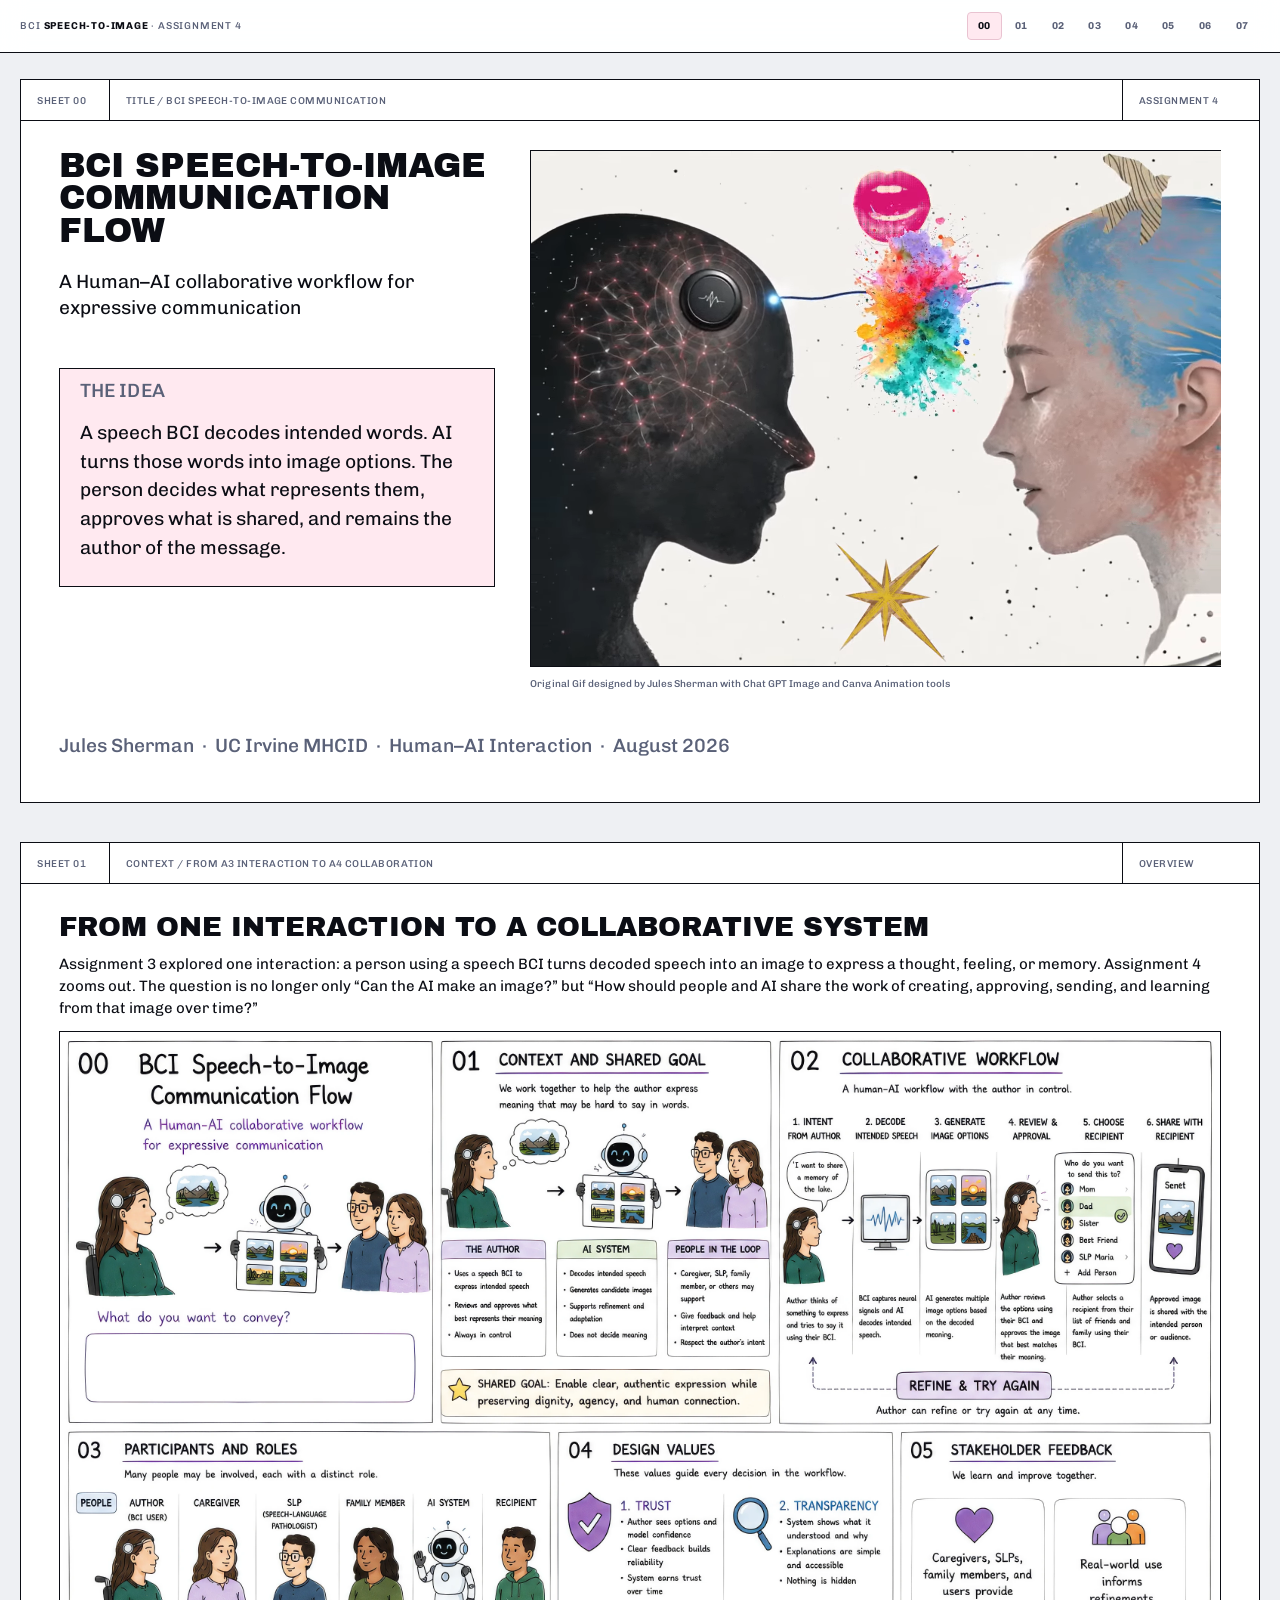
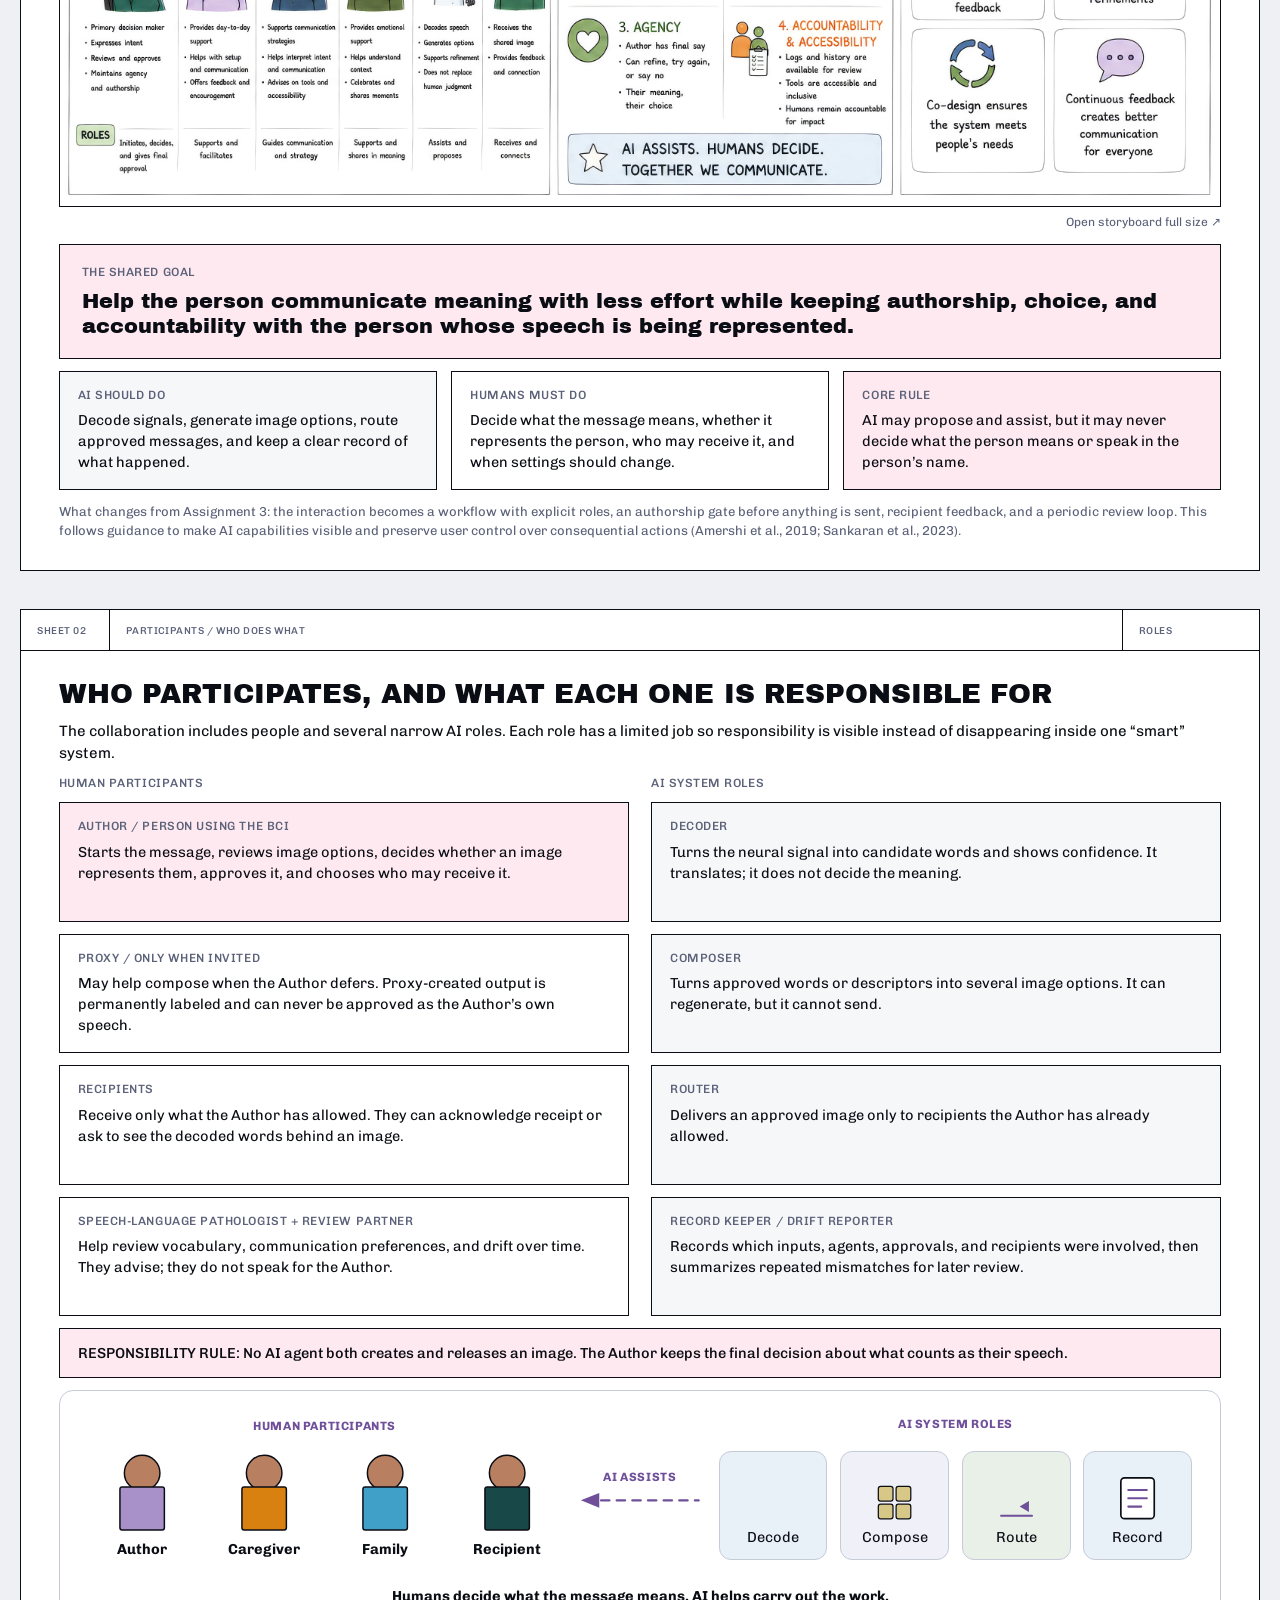
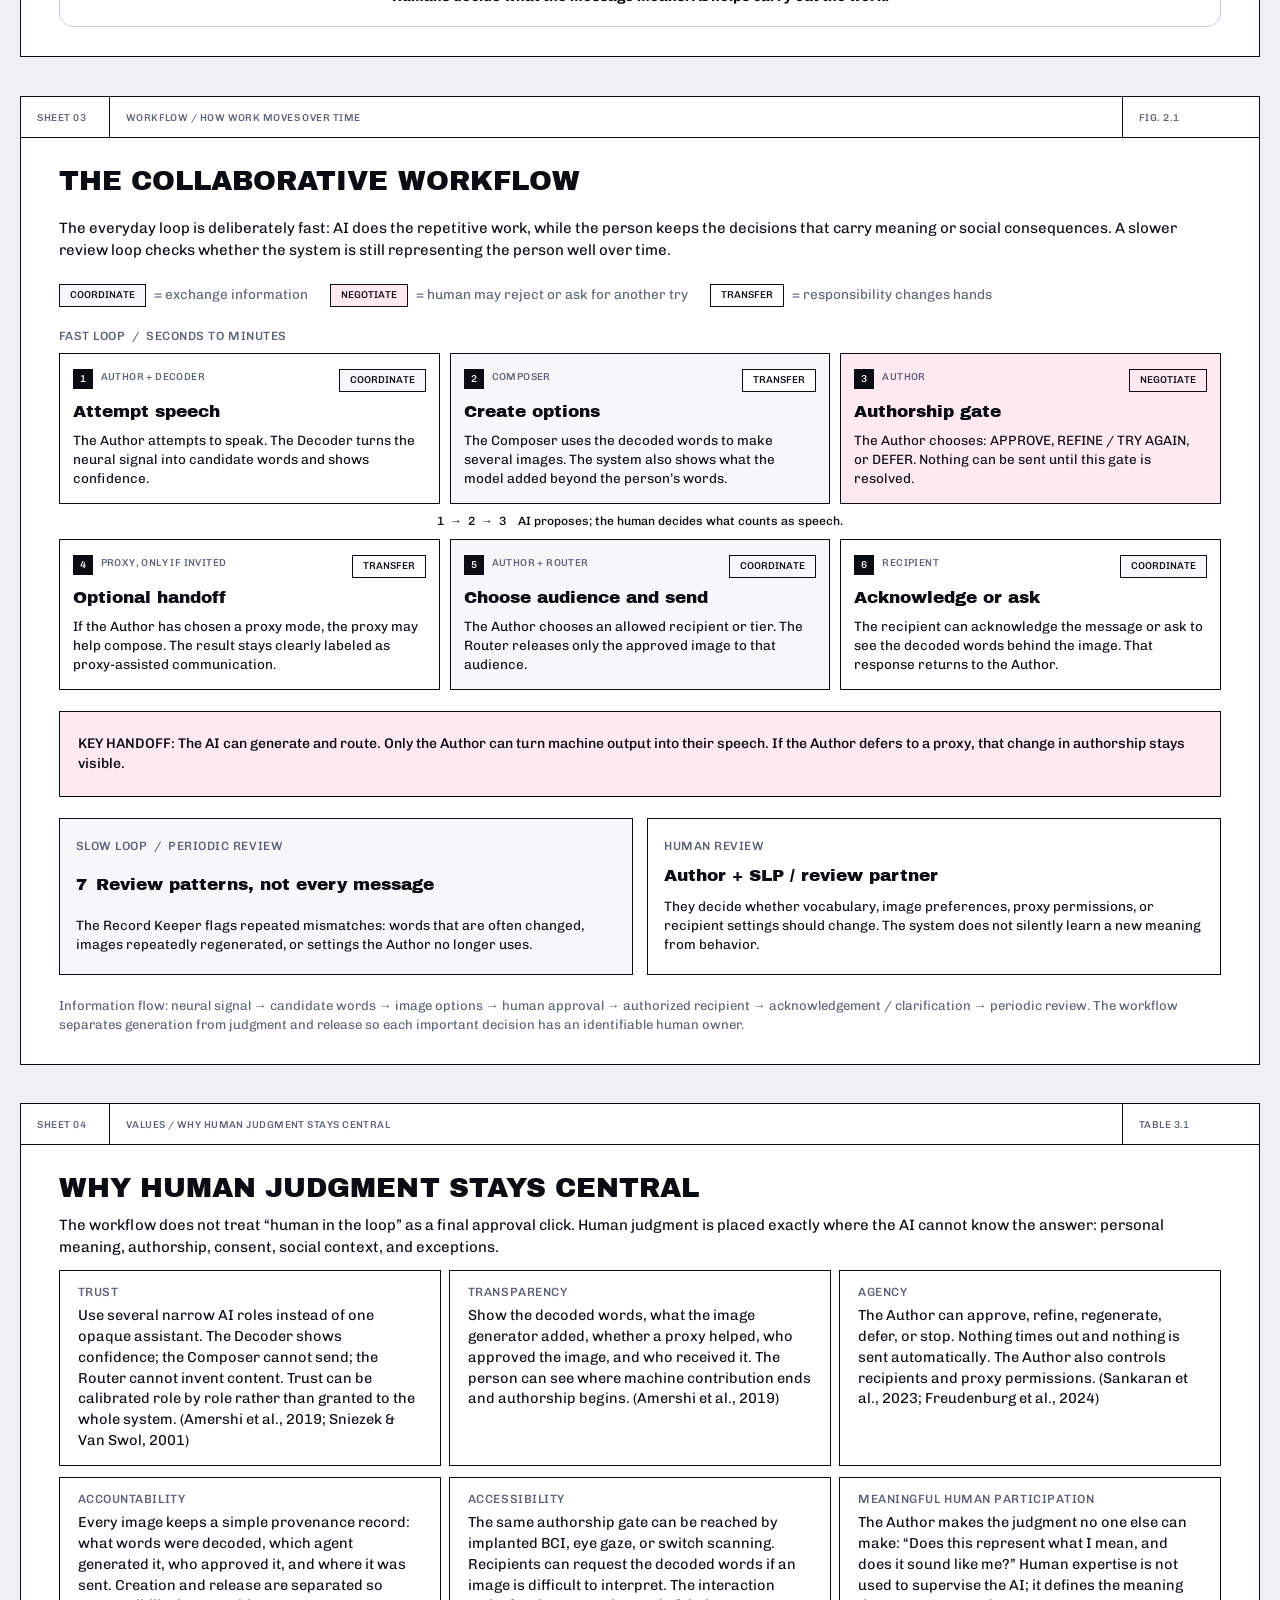
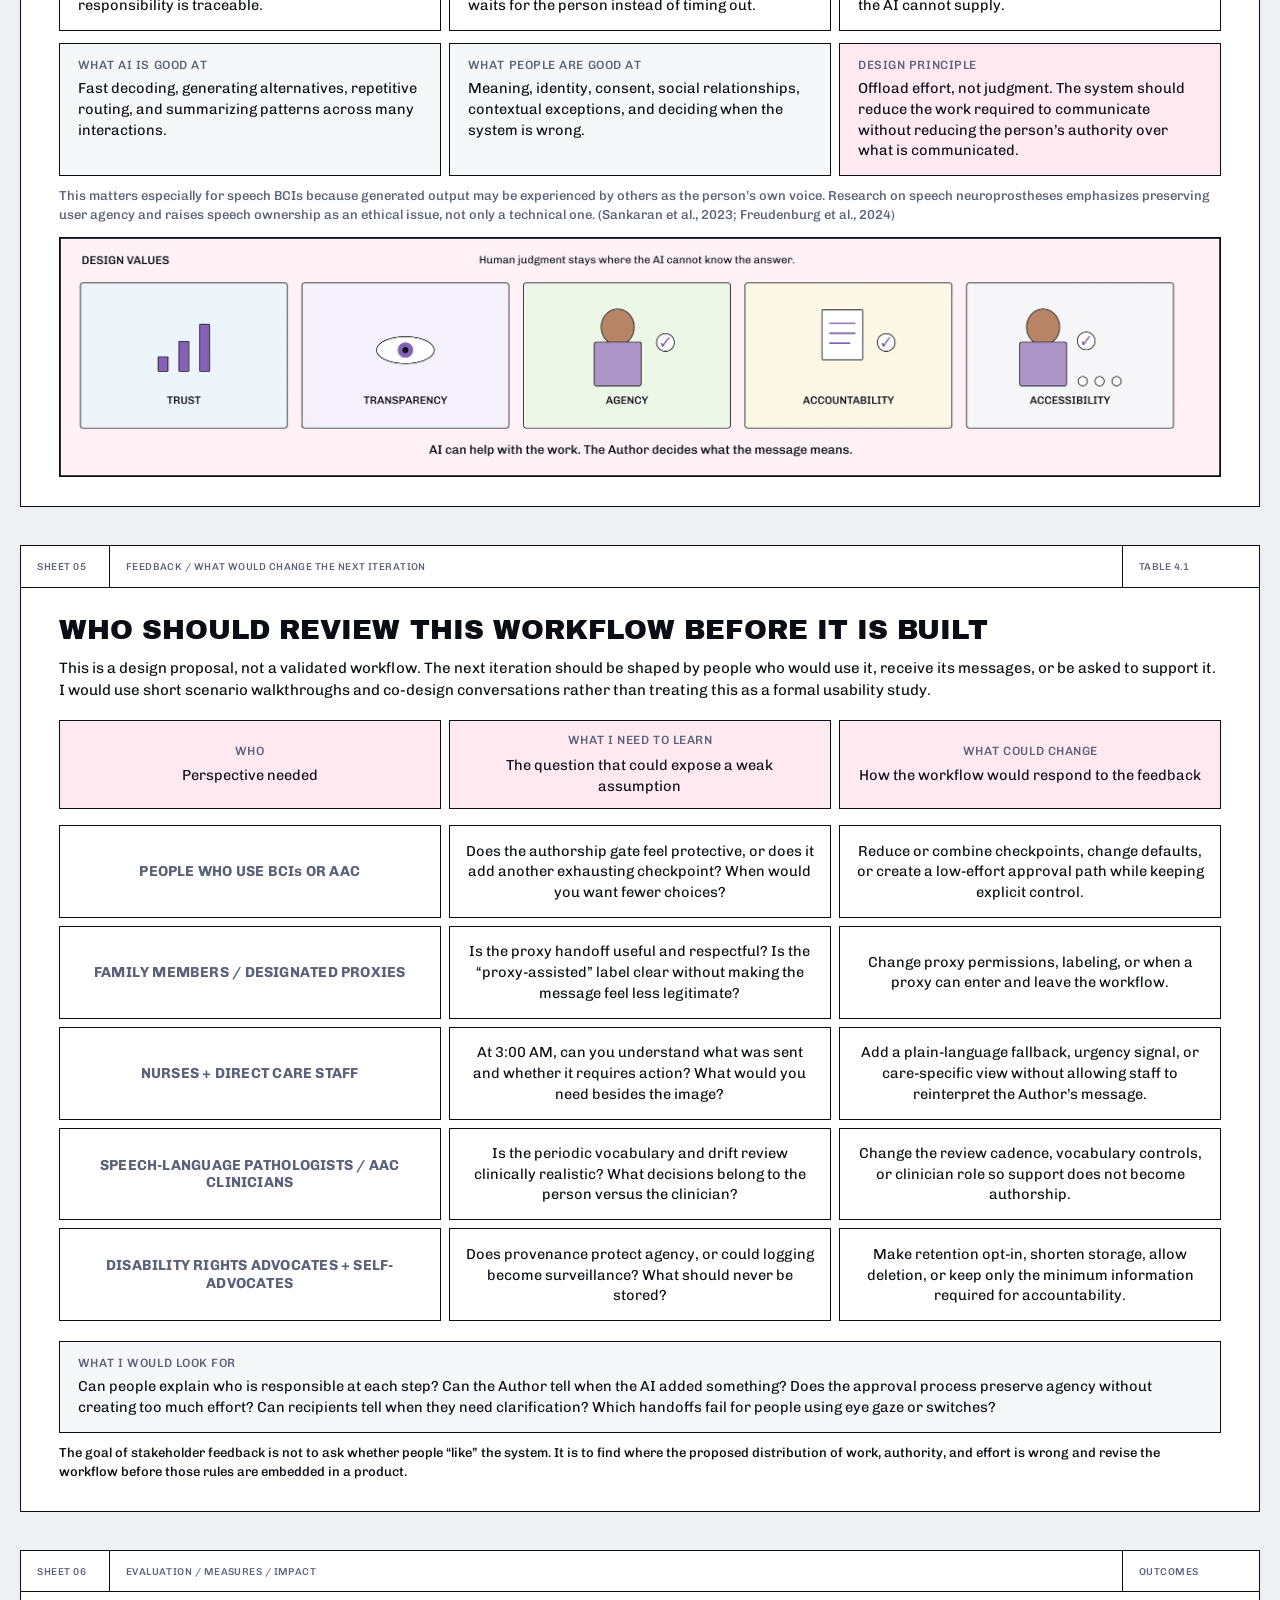
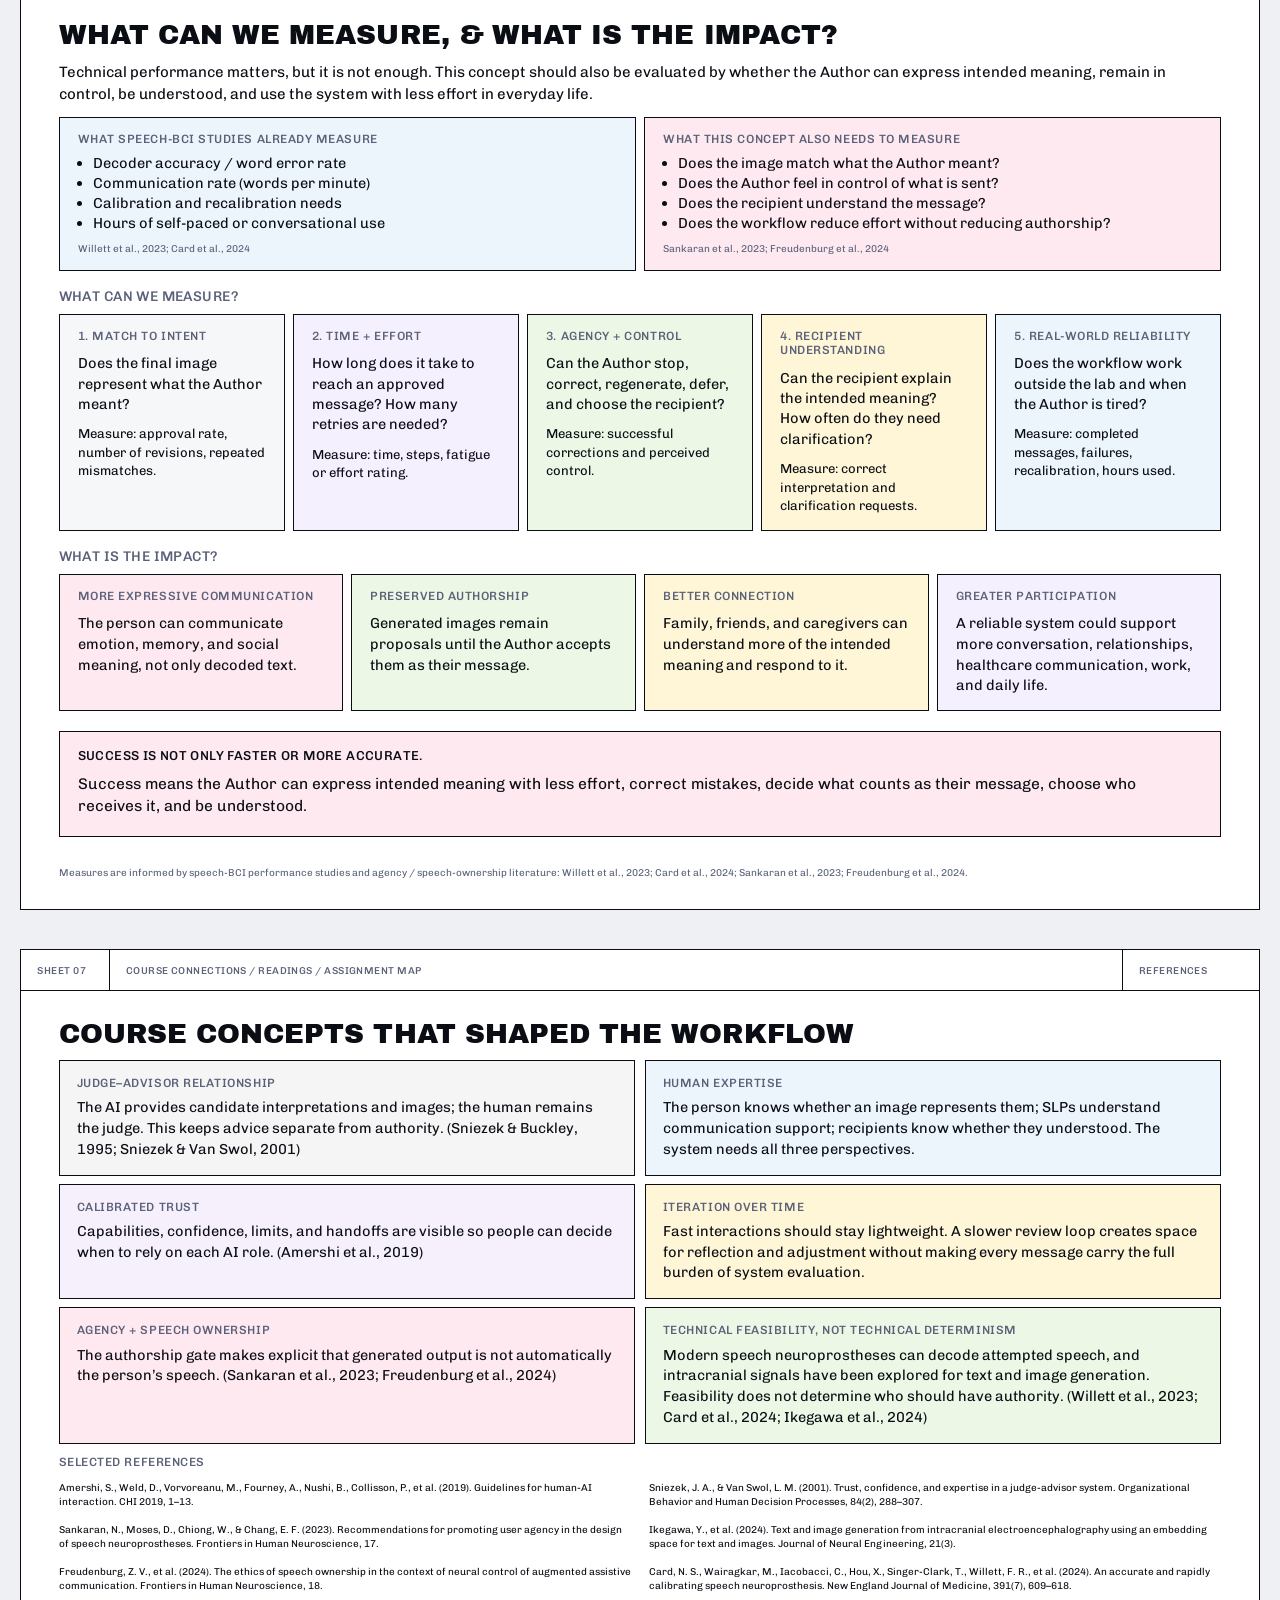
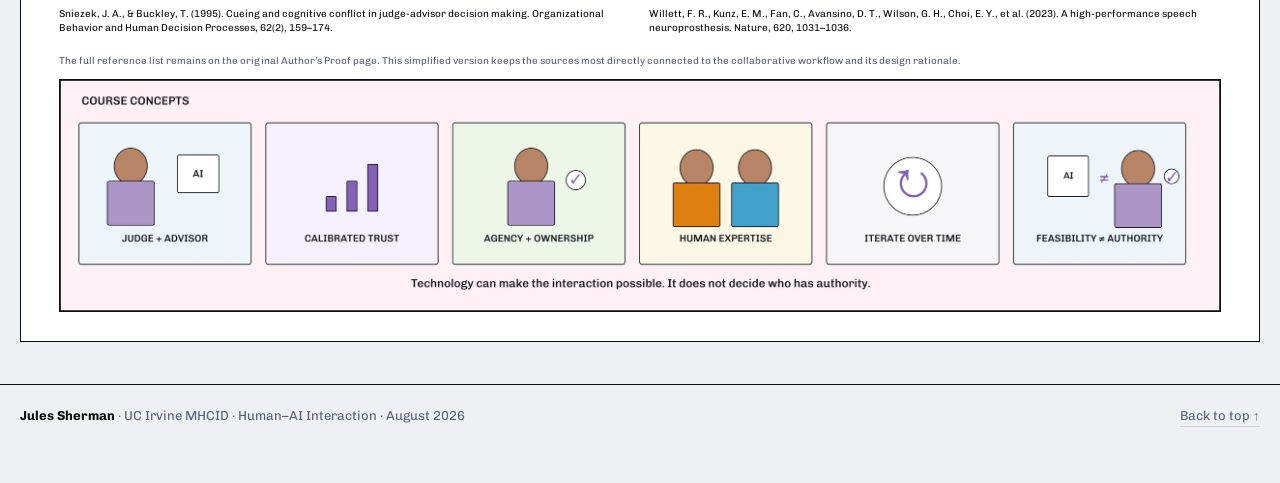
==== index.html @ da11ba5e "Give sheet 04 card colours a consistent meaning" ====
<!DOCTYPE html>
<html lang="en">
<head>
<meta charset="utf-8">
<meta name="viewport" content="width=device-width, initial-scale=1">
<title>BCI Speech-to-Image Communication Flow — Jules Sherman</title>
<meta name="description" content="A human-AI collaborative workflow for expressive communication. A speech BCI decodes intended words, AI turns them into image options, and the person remains the author of the message. Jules Sherman, UC Irvine MHCID, August 2026.">
<meta name="author" content="Jules Sherman">
<meta name="color-scheme" content="light">

<meta property="og:type" content="website">
<meta property="og:title" content="BCI Speech-to-Image Communication Flow">
<meta property="og:description" content="A human-AI collaborative workflow for expressive communication. Jules Sherman, UC Irvine MHCID.">
<meta property="og:url" content="https://bci-workflow.netlify.app/">
<meta property="og:image" content="https://bci-workflow.netlify.app/assets/bci-poster.jpg">
<meta property="og:image:alt" content="Two profile heads facing each other with colour, a bird, lips and stars passing between them.">
<meta name="twitter:card" content="summary_large_image">

<link rel="preload" href="assets/fonts/chivo-400.woff2" as="font" type="font/woff2" crossorigin>
<link rel="preload" href="assets/fonts/archivo-black-400.woff2" as="font" type="font/woff2" crossorigin>
<link rel="stylesheet" href="assets/sheets.css">

<link rel="icon" href="data:image/svg+xml,<svg xmlns='http://www.w3.org/2000/svg' viewBox='0 0 100 100'><rect width='100' height='100' fill='%230b0d14'/><text y='73' x='50' text-anchor='middle' font-size='60' font-family='Helvetica,Arial' font-weight='bold' fill='%23fff'>B</text></svg>">

<style>
  /* ---- page chrome: navigation and footer around the sheets ---- */

  body { padding: 0; }

  .skip-link {
    position: absolute; left: -9999px; top: 0; z-index: 999;
    background: var(--ink); color: #fff; padding: 12px 18px;
    text-decoration: none; font-weight: 500;
  }
  .skip-link:focus { left: 8px; top: 8px; }

  .topbar {
    position: sticky; top: 0; z-index: 100;
    background: rgba(255,255,255,0.95);
    backdrop-filter: saturate(180%) blur(12px);
    -webkit-backdrop-filter: saturate(180%) blur(12px);
    border-bottom: var(--rule);
  }
  .topbar__inner {
    max-width: var(--maxw); margin: 0 auto;
    display: flex; align-items: center; gap: 18px;
    padding: 0 clamp(12px, 1.6vw, 22px); min-height: 52px;
  }
  .wordmark {
    font-size: var(--t-chrome); font-weight: 700; letter-spacing: 0.08em;
    text-transform: uppercase; color: var(--ink);
    text-decoration: none; white-space: nowrap;
    flex: 0 1 auto; min-width: 0; overflow: hidden; text-overflow: ellipsis;
  }
  .wordmark span { color: var(--muted); font-weight: 500; }

  /* a flex item will not shrink below its content unless min-width is
     cleared — without this the sheet numbers push the page sideways */
  .sheetnav { margin-left: auto; min-width: 0; flex: 0 1 auto; }
  .sheetnav ul {
    display: flex; gap: 2px; list-style: none; margin: 0; padding: 0;
    overflow-x: auto; scrollbar-width: none;
  }
  .sheetnav ul::-webkit-scrollbar { display: none; }
  .sheetnav a {
    display: block; padding: 6px 10px; border-radius: 4px;
    border: 1px solid transparent;
    font-size: var(--t-chrome); font-weight: 700; letter-spacing: 0.04em;
    color: var(--muted); text-decoration: none; white-space: nowrap;
  }
  .sheetnav a:hover { color: var(--ink); background: var(--panel); }
  .sheetnav a[aria-current="true"] {
    color: var(--ink); background: var(--pink); border-color: #e9c3d1;
  }
  .sheetnav .t { display: none; }

  main { padding: clamp(16px, 2vw, 30px) clamp(12px, 1.6vw, 22px) 4px; }

  .pagefoot {
    max-width: var(--maxw); margin: 0 auto;
    padding: 22px clamp(12px, 1.6vw, 22px) 56px;
    border-top: var(--rule);
    display: flex; flex-wrap: wrap; gap: 8px 26px; align-items: baseline;
    font-size: var(--t-foot); color: var(--muted);
  }
  .pagefoot strong { color: var(--ink); }
  .pagefoot .to-top {
    margin-left: auto; color: var(--muted); text-decoration: none;
    border-bottom: 1px solid var(--line, #cdd1d8);
  }
  .pagefoot .to-top:hover { color: var(--ink); }

  @media (max-width: 700px) {
    .wordmark { font-size: 10px; }
    .topbar__inner { gap: 10px; }
  }
</style>
</head>

<body>
<a class="skip-link" href="#sheet-00">Skip to the sheets</a>

<header class="topbar">
  <div class="topbar__inner">
    <a class="wordmark" href="#top"><span class="keepcase">BCI</span> Speech-to-Image <span>&middot; Assignment 4</span></a>
    <nav class="sheetnav" aria-label="Sheets">
      <ul>
      <li><a href="#sheet-00"><span class="n">00</span><span class="t">Title</span></a></li>
      <li><a href="#sheet-01"><span class="n">01</span><span class="t">Context and shared goal</span></a></li>
      <li><a href="#sheet-02"><span class="n">02</span><span class="t">Participants and roles</span></a></li>
      <li><a href="#sheet-03"><span class="n">03</span><span class="t">Collaborative workflow</span></a></li>
      <li><a href="#sheet-04"><span class="n">04</span><span class="t">Design values</span></a></li>
      <li><a href="#sheet-05"><span class="n">05</span><span class="t">Stakeholder feedback</span></a></li>
      <li><a href="#sheet-06"><span class="n">06</span><span class="t">Measures and impact</span></a></li>
      <li><a href="#sheet-07"><span class="n">07</span><span class="t">Course connections and references</span></a></li>
      </ul>
    </nav>
  </div>
</header>

<main>

<h1 class="sr-only" id="top">BCI speech-to-image communication flow &mdash; a human&ndash;AI collaborative workflow for expressive communication. Jules Sherman, UC Irvine MHCID, August 2026. Eight sheets.</h1>

<!-- ==================== Sheet 00 — Title ==================== -->
<style>
/* ---- Sheet 00 — title page ------------------------------------------
   Figma frame 1600x1100. Left column x=62 w=560, right column x=665
   w=887 (the video), gutter 43. Title 46px Archivo Black, subtitle /
   panel text / byline 24px Chivo, caption 12px. Every selector is
   scoped to #sheet-00.                                               */

#sheet-00 .s00-cols {
  display: grid;
  grid-template-columns: minmax(0, 560fr) minmax(0, 887fr);
  gap: clamp(16px, 2.7vw, 43px);
  align-items: start;
}

#sheet-00 .s00-left {
  display: flex;
  flex-direction: column;
  gap: clamp(12px, 1.4vw, 22px);
  min-width: 0;
}

/* the title on this sheet is far larger than on the other sheets */
#sheet-00 .sheet__title {
  font-size: clamp(22px, 2.66vw, 43px);
  line-height: 0.96;
  letter-spacing: 0;
  /* Archivo Black overshoots a 0.96 line box by ~2px; reserve room so
     nothing is ever cut off at the bottom of the block */
  padding-bottom: max(3px, 0.08em);
}

#sheet-00 .s00-sub {
  margin: 0;
  font-size: clamp(16px, 1.5vw, 24px);
  line-height: 1.35;
  color: var(--ink);
}

/* Figma: 59px between the subtitle and the pink panel */
#sheet-00 .s00-idea {
  margin-top: clamp(6px, 2.3vw, 37px);
  padding: clamp(11px, 0.88vw, 14px) clamp(14px, 1.56vw, 25px) clamp(16px, 1.8vw, 29px);
}
#sheet-00 .s00-idea .panel__label {
  margin-bottom: clamp(9px, 1.38vw, 22px);
  font-size: clamp(15px, 1.5vw, 24px);
  line-height: 1.1;
  letter-spacing: 0.01em;
}
#sheet-00 .s00-idea .panel__body {
  font-size: clamp(15px, 1.5vw, 24px);
  line-height: 1.5;
}

/* ---- the animation, 887 x 664 in the Figma frame ---- */
#sheet-00 .film { margin: 0; min-width: 0; }
#sheet-00 .film video {
  display: block;
  width: 100%;
  height: auto;
  aspect-ratio: 887 / 664;
  object-fit: cover;
  border: var(--rule);
  background: var(--paper);
}
#sheet-00 .film figcaption {
  margin-top: clamp(8px, 0.81vw, 13px);
  font-size: var(--t-chrome);
  font-weight: 500;
  line-height: 1.3;
  color: var(--muted);
}

#sheet-00 .s00-byline {
  margin: clamp(14px, 2.5vw, 40px) 0 clamp(4px, 1.2vw, 20px);
  font-size: clamp(14px, 1.5vw, 24px);
  font-weight: 500;
  line-height: 1.25;
  color: var(--muted);
  white-space: pre-wrap;
}

@media (max-width: 860px) {
  #sheet-00 .s00-cols { grid-template-columns: 1fr; }
}
</style>

<section class="sheet" id="sheet-00" aria-labelledby="s00-title">
  <div class="sheet__head">
    <span class="is-num">Sheet 00</span>
    <span class="is-topic">Title / <span class="keepcase">BCI</span> speech-to-image communication</span>
    <span class="is-tag">Assignment 4</span>
  </div>

  <div class="sheet__body">
    <div class="s00-cols">
      <div class="s00-left">
        <h2 class="sheet__title" id="s00-title"><span class="keepcase">BCI</span> speech-to-image communication flow</h2>

        <p class="s00-sub">A Human&ndash;<span class="keepcase">AI</span> collaborative workflow for expressive communication</p>

        <div class="panel panel--pink s00-idea">
          <h3 class="panel__label">The idea</h3>
          <p class="panel__body">A speech <span class="keepcase">BCI</span> decodes intended words. <span class="keepcase">AI</span> turns those words into image options. The person decides what represents them, approves what is shared, and remains the author of the message.</p>
        </div>
      </div>

      <figure class="film">
        <video poster="assets/bci-poster.jpg" autoplay muted loop playsinline preload="metadata"
               aria-label="Two profile heads face each other. The left head is dark, lit by a glowing neural network, with a circular sensor on the temple; the right head is pale, coloured in blue and rust. Passing between them is a burst of rainbow watercolour, bright pink lips, a paper bird and gold stars &mdash; a thought travelling from one person to the other as an image.">
          <source src="assets/bci-animation.mp4" type="video/mp4">
          <source src="assets/bci-animation.webm" type="video/webm">
        </video>
        <figcaption>Original Gif designed by Jules Sherman with Chat GPT Image and Canva Animation tools</figcaption>
      </figure>
    </div>

    <p class="s00-byline">Jules Sherman  &middot;  UC Irvine <span class="keepcase">MHCID</span>  &middot;  Human&ndash;<span class="keepcase">AI</span> Interaction  &middot;  August 2026</p>
  </div>
</section>

<!-- ==================== Sheet 01 — Context and shared goal ==================== -->
<style>
/* ------------------------------------------------------------------
   Sheet 01 — CONTEXT AND SHARED GOAL
   Every selector is scoped to #sheet-01 so nothing leaks into a
   sibling sheet. Values come from the Figma frame 184:3.
   ------------------------------------------------------------------ */

/* the storyboard illustration */
#sheet-01 .fig { margin: 0; }
#sheet-01 .fig > a { display: block; border: var(--rule); }
#sheet-01 .fig > a:focus-visible { outline: 3px solid var(--ink); outline-offset: 2px; }
#sheet-01 .fig figcaption {
  display: flex;
  justify-content: flex-end;
  padding-top: 7px;
  font-size: var(--t-label);
}
#sheet-01 .fig figcaption a { color: var(--muted); text-decoration: none; border-bottom: 1px solid transparent; }
#sheet-01 .fig figcaption a:hover { color: var(--ink); border-bottom-color: var(--muted); }
#sheet-01 .fig img { display: block; width: 100%; height: auto; }

/* the pink "shared goal" panel — Figma pads it 20px/22px and sets the
   statement in Archivo Black 26px/1.18 rather than body Chivo */
#sheet-01 .goal { padding: 20px 22px; }
#sheet-01 .goal .panel__label { margin-bottom: 10px; }
#sheet-01 .goal__statement {
  margin: 0;
  font-family: "Archivo Black", "Arial Black", sans-serif;
  font-weight: 400;
  font-size: clamp(17px, 1.63vw, 26px);
  line-height: 1.18;
}

/* the three label/description boxes — a description list laid out as
   three equal columns. No fixed height: the boxes are grid siblings so
   they already match, and text can grow without clipping. */
#sheet-01 .split {
  margin: 0;
  display: grid;
  grid-template-columns: repeat(3, minmax(0, 1fr));
  gap: clamp(10px, 1.13vw, 18px);
}
#sheet-01 .split > div {
  display: flex;
  flex-direction: column;
  gap: 8px;
  border: var(--rule);
  background: var(--panel);
  padding: 16px 18px;
}
#sheet-01 .split > .is-paper { background: var(--paper); }
#sheet-01 .split > .is-pink  { background: var(--pink); }
#sheet-01 .split dt {
  font-size: clamp(12px, 0.88vw, 14px);
  font-weight: 500;
  letter-spacing: 0.045em;
  line-height: 1.2;
  text-transform: uppercase;
  color: var(--muted);
}
#sheet-01 .split dd {
  margin: 0;
  font-size: clamp(14.5px, 1vw, 16px);
  line-height: 1.45;
}

/* Figma sets the closing note in regular weight at 15px */
#sheet-01 .sheet__note--quiet {
  font-weight: 400;
  font-size: clamp(13px, 0.94vw, 15px);
  line-height: 1.5;
}

@media (max-width: 860px) {
  #sheet-01 .split { grid-template-columns: minmax(0, 1fr); }
}

</style>

<section class="sheet" id="sheet-01" aria-labelledby="s01-title">
  <div class="sheet__head">
    <span class="is-num">Sheet 01</span>
    <span class="is-topic">Context / from <span class="keepcase">A3</span> interaction to <span class="keepcase">A4</span> collaboration</span>
    <span class="is-tag">Overview</span>
  </div>

  <div class="sheet__body">
    <h2 class="sheet__title" id="s01-title">From one interaction to a collaborative system</h2>

    <p class="sheet__intro">Assignment 3 explored one interaction: a person using a speech BCI turns decoded speech into an image to express a thought, feeling, or memory. Assignment 4 zooms out. The question is no longer only &ldquo;Can the AI make an image?&rdquo; but &ldquo;How should people and AI share the work of creating, approving, sending, and learning from that image over time?&rdquo;</p>

    <figure class="fig">
      <a href="assets/fig/fig-01-storyboard-v2.webp" target="_blank" rel="noopener" aria-label="Open the storyboard at full size in a new tab">
        <img src="assets/fig/fig-01-storyboard-v2.webp" width="3072" height="2048" loading="lazy" alt="Hand-drawn storyboard of six panels numbered 00 to 05 that tells the whole project as a sequence. Panel 00 is the title page, &lsquo;BCI Speech-to-Image Communication Flow &mdash; a human-AI collaborative workflow for expressive communication&rsquo;, drawn as an author in a wheelchair wearing a BCI headset picturing a lake, a friendly robot holding up four candidate images, and two people receiving them, under the question &lsquo;What do you want to convey?&rsquo;. Panel 01, Context and shared goal, sorts the participants into three boxes &mdash; the author (uses a speech BCI, reviews and approves what best represents their meaning, always in control), the AI system (decodes intended speech, generates candidate images, does not decide meaning), and people in the loop (caregiver, SLP or family who give feedback, help interpret context and respect the author&rsquo;s intent) &mdash; and closes on a starred shared goal: enable clear, authentic expression while preserving dignity, agency and human connection. Panel 02, Collaborative workflow, is the part only the picture carries: six steps run left to right &mdash; 1 intent from author, 2 decode intended speech, 3 generate image options, 4 review and approval, 5 choose recipient, 6 share with recipient &mdash; drawn as a speech bubble saying &lsquo;I want to share a memory of the lake&rsquo;, a monitor showing a neural waveform, a grid of four generated landscapes, the author approving one, a contact picker listing Mom, Dad, Sister, Best Friend and SLP Maria with Dad selected, and a phone showing the sent image; a dashed &lsquo;refine and try again&rsquo; loop runs from the last step back to the first, so the author can restart at any time. Panel 03, Participants and roles, is a six-column chart &mdash; author (BCI user), caregiver, SLP, family member, AI system and recipient &mdash; each with a portrait, a list of responsibilities, and a one-line summary of the role. Panel 04, Design values, pairs four icons with 1 trust, 2 transparency, 3 agency, and 4 accountability and accessibility, ending on the banner &lsquo;AI assists. Humans decide. Together we communicate.&rsquo; Panel 05, Stakeholder feedback, holds four cards: caregivers, SLPs, family members and users provide feedback; real-world use informs refinements; co-design ensures the system meets people&rsquo;s needs; continuous feedback creates better communication for everyone. Much of this wording is repeated as text on the sheets that follow; what the drawing adds is the numbered narrative order and the visual chain of the six workflow steps with its refinement loop.">
      </a>
      <figcaption><a href="assets/fig/fig-01-storyboard-v2.webp" target="_blank" rel="noopener">Open storyboard full size &#8599;</a></figcaption>
    </figure>

    <div class="panel panel--pink goal">
      <h3 class="panel__label">The shared goal</h3>
      <p class="goal__statement">Help the person communicate meaning with less effort while keeping authorship, choice, and accountability with the person whose speech is being represented.</p>
    </div>

    <dl class="split">
      <div>
        <dt><span class="keepcase">AI</span> should do</dt>
        <dd>Decode signals, generate image options, route approved messages, and keep a clear record of what happened.</dd>
      </div>
      <div class="is-paper">
        <dt>Humans must do</dt>
        <dd>Decide what the message means, whether it represents the person, who may receive it, and when settings should change.</dd>
      </div>
      <div class="is-pink">
        <dt>Core rule</dt>
        <dd>AI may propose and assist, but it may never decide what the person means or speak in the person&rsquo;s name.</dd>
      </div>
    </dl>

    <p class="sheet__note sheet__note--quiet">What changes from Assignment 3: the interaction becomes a workflow with explicit roles, an authorship gate before anything is sent, recipient feedback, and a periodic review loop. This follows guidance to make AI capabilities visible and preserve user control over consequential actions (Amershi et al., 2019; Sankaran et al., 2023).</p>
  </div>
</section>

<!-- ==================== Sheet 02 — Participants and roles ==================== -->
<style>
/* Sheet 02 — two parallel columns of role / responsibility pairs.
   Every selector is scoped to #sheet-02 so nothing leaks to other sheets.
   Figma: columns gap 22px, boxes gap 12px, box padding 16px 18px,
   label-to-body gap 8px. The four boxes in each column share one height
   (the Figma file forces the short ROUTER box to match), which is why the
   two lists are equal-row grids inside stretched flex columns. */

#sheet-02 .roles {
  display: flex;
  align-items: stretch;
  gap: 22px;
}

#sheet-02 .roles__col {
  flex: 1 1 0;
  min-width: 0;
  display: flex;
  flex-direction: column;
  gap: 12px;
}

#sheet-02 .roles__head {
  margin: 0;
  font-size: var(--t-label);
  font-weight: 500;
  letter-spacing: 0.045em;
  line-height: 1.2;
  text-transform: uppercase;
  color: var(--muted);
}

/* equal rows, but each row can still grow past its share, so text
   never clips when it wraps to more lines */
#sheet-02 .roles__list {
  margin: 0;
  flex: 1 1 auto;
  display: grid;
  grid-template-rows: repeat(4, 1fr);
  gap: 12px;
}

#sheet-02 .role { padding: 16px 18px; }
#sheet-02 .role .panel__label { margin-bottom: 8px; }
#sheet-02 .role .panel__body { line-height: 1.45; }

#sheet-02 .rule-band .panel__body {
  font-weight: 500;
  line-height: 1.4;
}
#sheet-02 .rule-band .rule__lead { text-transform: uppercase; }

/* ---- participants / AI roles diagram ----------------------------
   Rebuilt from the Figma illustration as real markup so the two group
   labels can sit centred over their own group, the "AI assists" arrow
   can be drawn cleanly, and the words are readable by a screen reader
   instead of being locked inside a picture.
   Colours sampled from the original artwork.                        */

#sheet-02 .rolesviz {
  --s2-skin:      #b88060;
  --s2-author:    #a890c8;
  --s2-caregiver: #d88010;
  --s2-family:    #40a0c8;
  --s2-recipient: #184848;
  --s2-purple:    #6f4f99;
  --s2-decode:    #e8f0f8;
  --s2-compose:   #f0f0f8;
  --s2-route:     #e8f0e8;
  --s2-record:    #e8f0f8;
  --s2-tile:      #d8c888;
  --s2-boxline:   #c6cbd8;

  margin: 0;
  border: 1px solid var(--s2-boxline);
  border-radius: 14px;
  padding: clamp(16px, 2vw, 30px) clamp(14px, 2.2vw, 34px) clamp(14px, 1.6vw, 24px);
  background: var(--paper);
}

#sheet-02 .rv {
  display: grid;
  grid-template-columns: 1fr clamp(84px, 11%, 150px) 1fr;
  align-items: center;
  gap: clamp(8px, 1.4vw, 22px);
}

/* the label sits over its own group and is centred on it */
#sheet-02 .rv__head {
  margin: 0 0 clamp(10px, 1.4vw, 20px);
  text-align: center;
  font-size: var(--t-label);
  font-weight: 700;
  letter-spacing: 0.05em;
  text-transform: uppercase;
  color: var(--s2-purple);
}

#sheet-02 .rv__row {
  list-style: none;
  margin: 0;
  padding: 0;
  display: grid;
  grid-template-columns: repeat(4, 1fr);
  gap: clamp(6px, 1vw, 16px);
  align-items: end;
}

/* --- people --- */

#sheet-02 .rv__person {
  display: flex;
  flex-direction: column;
  align-items: center;
  gap: 8px;
}
#sheet-02 .rv__fig {
  display: block;
  width: clamp(42px, 4.4vw, 72px);
  height: auto;
}
#sheet-02 .rv__name {
  font-size: var(--t-body);
  font-weight: 700;
  text-align: center;
  line-height: 1.2;
}

/* --- AI role boxes --- */

#sheet-02 .rv__box {
  border: 1px solid var(--s2-boxline);
  border-radius: 12px;
  background: var(--boxbg, var(--s2-decode));
  aspect-ratio: 1 / 1;
  display: flex;
  flex-direction: column;
  align-items: center;
  justify-content: flex-end;
  gap: 8px;
  padding: clamp(8px, 1vw, 16px);
  text-align: center;
}
#sheet-02 .rv__box--decode  { --boxbg: var(--s2-decode); }
#sheet-02 .rv__box--compose { --boxbg: var(--s2-compose); }
#sheet-02 .rv__box--route   { --boxbg: var(--s2-route); }
#sheet-02 .rv__box--record  { --boxbg: var(--s2-record); }

#sheet-02 .rv__glyph {
  display: block;
  width: clamp(26px, 2.9vw, 48px);
  height: auto;
  margin-top: auto;
}
#sheet-02 .rv__box .rv__name { font-weight: 400; }

/* --- the connector --- */

#sheet-02 .rv__link {
  margin: 0;
  display: flex;
  flex-direction: column;
  align-items: center;
  gap: 7px;
}
#sheet-02 .rv__linktext {
  font-size: var(--t-label);
  font-weight: 700;
  letter-spacing: 0.05em;
  text-transform: uppercase;
  color: var(--s2-purple);
  white-space: nowrap;
}
#sheet-02 .rv__arrow { display: block; width: 100%; height: auto; }

#sheet-02 .rv__caption {
  margin: clamp(16px, 2vw, 30px) 0 0;
  text-align: center;
  font-weight: 700;
  line-height: 1.4;
}

/* Two separate arrows rather than one rotated one: a rotated SVG keeps its
   original footprint in the layout, so it slides over the text next to it. */
#sheet-02 .rv__arrow--down { display: none; }

@media (max-width: 860px) {
  #sheet-02 .rv { grid-template-columns: 1fr; gap: 4px; }
  #sheet-02 .rv__link { padding: 4px 0 10px; gap: 8px; }
  #sheet-02 .rv__arrow--across { display: none; }
  #sheet-02 .rv__arrow--down {
    display: block;
    width: 16px;
    height: clamp(40px, 8vw, 62px);
  }
  /* square boxes get very tall once they are two-up, so let them shrink */
  #sheet-02 .rv__box {
    aspect-ratio: auto;
    min-height: clamp(96px, 22vw, 150px);
  }
  #sheet-02 .rv__glyph { margin-top: 0; }
}

@media (max-width: 520px) {
  #sheet-02 .rv__row { grid-template-columns: repeat(2, 1fr); gap: 14px 12px; }
}

@media (max-width: 860px) {
  #sheet-02 .roles { flex-direction: column; gap: 18px; }
  #sheet-02 .roles__list { display: flex; flex-direction: column; }
}

</style>

<section class="sheet" id="sheet-02" aria-labelledby="s02-title">
  <div class="sheet__head">
    <span class="is-num">Sheet 02</span>
    <span class="is-topic">Participants / who does what</span>
    <span class="is-tag">Roles</span>
  </div>

  <div class="sheet__body">
    <h2 class="sheet__title" id="s02-title">Who participates, and what each one is responsible for</h2>

    <p class="sheet__intro">The collaboration includes people and several narrow AI roles. Each role has a limited job so responsibility is visible instead of disappearing inside one &ldquo;smart&rdquo; system.</p>

    <div class="roles">
      <div class="roles__col">
        <h3 class="roles__head" id="s02-human">Human participants</h3>
        <dl class="roles__list" aria-labelledby="s02-human">
          <div class="panel panel--pink role">
            <dt class="panel__label">Author / person using the <span class="keepcase">BCI</span></dt>
            <dd class="panel__body">Starts the message, reviews image options, decides whether an image represents them, approves it, and chooses who may receive it.</dd>
          </div>
          <div class="panel panel--paper role">
            <dt class="panel__label">Proxy / only when invited</dt>
            <dd class="panel__body">May help compose when the Author defers. Proxy-created output is permanently labeled and can never be approved as the Author&rsquo;s own speech.</dd>
          </div>
          <div class="panel panel--paper role">
            <dt class="panel__label">Recipients</dt>
            <dd class="panel__body">Receive only what the Author has allowed. They can acknowledge receipt or ask to see the decoded words behind an image.</dd>
          </div>
          <div class="panel panel--paper role">
            <dt class="panel__label">Speech-language pathologist + review partner</dt>
            <dd class="panel__body">Help review vocabulary, communication preferences, and drift over time. They advise; they do not speak for the Author.</dd>
          </div>
        </dl>
      </div>

      <div class="roles__col">
        <h3 class="roles__head" id="s02-ai"><span class="keepcase">AI</span> system roles</h3>
        <dl class="roles__list" aria-labelledby="s02-ai">
          <div class="panel role">
            <dt class="panel__label">Decoder</dt>
            <dd class="panel__body">Turns the neural signal into candidate words and shows confidence. It translates; it does not decide the meaning.</dd>
          </div>
          <div class="panel role">
            <dt class="panel__label">Composer</dt>
            <dd class="panel__body">Turns approved words or descriptors into several image options. It can regenerate, but it cannot send.</dd>
          </div>
          <div class="panel role">
            <dt class="panel__label">Router</dt>
            <dd class="panel__body">Delivers an approved image only to recipients the Author has already allowed.</dd>
          </div>
          <div class="panel role">
            <dt class="panel__label">Record keeper / drift reporter</dt>
            <dd class="panel__body">Records which inputs, agents, approvals, and recipients were involved, then summarizes repeated mismatches for later review.</dd>
          </div>
        </dl>
      </div>
    </div>

    <div class="panel panel--pink rule-band">
      <p class="panel__body"><span class="rule__lead">Responsibility rule:</span> No AI agent both creates and releases an image. The Author keeps the final decision about what counts as their speech.</p>
    </div>

    <figure class="rolesviz">
      <div class="rv">
        <div class="rv__side">
          <p class="rv__head">Human participants</p>
          <ul class="rv__row rv__row--people">
          <li class="rv__person">
            <svg class="rv__fig" viewBox="0 0 76 108" aria-hidden="true" focusable="false">
              <circle cx="38" cy="27" r="24" fill="var(--s2-skin)" stroke="var(--ink)" stroke-width="2"/>
              <rect x="8" y="46" width="60" height="58" rx="3" fill="var(--s2-author)" stroke="var(--ink)" stroke-width="2"/>
            </svg>
            <span class="rv__name">Author</span>
          </li>
          <li class="rv__person">
            <svg class="rv__fig" viewBox="0 0 76 108" aria-hidden="true" focusable="false">
              <circle cx="38" cy="27" r="24" fill="var(--s2-skin)" stroke="var(--ink)" stroke-width="2"/>
              <rect x="8" y="46" width="60" height="58" rx="3" fill="var(--s2-caregiver)" stroke="var(--ink)" stroke-width="2"/>
            </svg>
            <span class="rv__name">Caregiver</span>
          </li>
          <li class="rv__person">
            <svg class="rv__fig" viewBox="0 0 76 108" aria-hidden="true" focusable="false">
              <circle cx="38" cy="27" r="24" fill="var(--s2-skin)" stroke="var(--ink)" stroke-width="2"/>
              <rect x="8" y="46" width="60" height="58" rx="3" fill="var(--s2-family)" stroke="var(--ink)" stroke-width="2"/>
            </svg>
            <span class="rv__name">Family</span>
          </li>
          <li class="rv__person">
            <svg class="rv__fig" viewBox="0 0 76 108" aria-hidden="true" focusable="false">
              <circle cx="38" cy="27" r="24" fill="var(--s2-skin)" stroke="var(--ink)" stroke-width="2"/>
              <rect x="8" y="46" width="60" height="58" rx="3" fill="var(--s2-recipient)" stroke="var(--ink)" stroke-width="2"/>
            </svg>
            <span class="rv__name">Recipient</span>
          </li>
          </ul>
        </div>

        <p class="rv__link">
          <span class="rv__linktext"><span class="keepcase">AI</span> assists</span>
          <svg class="rv__arrow rv__arrow--across" viewBox="0 0 132 16" aria-hidden="true" focusable="false">
            <line x1="24" y1="8" x2="130" y2="8" stroke="var(--s2-purple)" stroke-width="2.6"
                  stroke-dasharray="9 8" stroke-linecap="round"/>
            <path d="M2 8 L22 0 L22 16 Z" fill="var(--s2-purple)"/>
          </svg>
          <svg class="rv__arrow rv__arrow--down" viewBox="0 0 16 84" aria-hidden="true" focusable="false">
            <line x1="8" y1="82" x2="8" y2="26" stroke="var(--s2-purple)" stroke-width="2.6"
                  stroke-dasharray="9 8" stroke-linecap="round"/>
            <path d="M8 2 L16 22 L0 22 Z" fill="var(--s2-purple)"/>
          </svg>
          <span class="sr-only">The arrow points back towards the people: the <span class="keepcase">AI</span> roles support them.</span>
        </p>

        <div class="rv__side">
          <p class="rv__head"><span class="keepcase">AI</span> system roles</p>
          <ul class="rv__row rv__row--boxes">
          <li class="rv__box rv__box--decode">
            
            <span class="rv__name">Decode</span>
          </li>
          <li class="rv__box rv__box--compose">
            <svg class="rv__glyph" viewBox="0 0 48 48" aria-hidden="true" focusable="false">
              <rect x="3"  y="3"  width="19" height="19" rx="3" fill="var(--s2-tile)" stroke="var(--ink)" stroke-width="1.6"/>
              <rect x="26" y="3"  width="19" height="19" rx="3" fill="var(--s2-tile)" stroke="var(--ink)" stroke-width="1.6"/>
              <rect x="3"  y="26" width="19" height="19" rx="3" fill="var(--s2-tile)" stroke="var(--ink)" stroke-width="1.6"/>
              <rect x="26" y="26" width="19" height="19" rx="3" fill="var(--s2-tile)" stroke="var(--ink)" stroke-width="1.6"/>
            </svg>
            <span class="rv__name">Compose</span>
          </li>
          <li class="rv__box rv__box--route">
            <svg class="rv__glyph" viewBox="0 0 48 30" aria-hidden="true" focusable="false">
              <path d="M40 4 L28 11 L40 18 Z" fill="var(--s2-purple)"/>
              <line x1="4" y1="23" x2="44" y2="23" stroke="var(--s2-purple)" stroke-width="2.6" stroke-linecap="round"/>
            </svg>
            <span class="rv__name">Route</span>
          </li>
          <li class="rv__box rv__box--record">
            <svg class="rv__glyph" viewBox="0 0 40 48" aria-hidden="true" focusable="false">
              <rect x="2" y="2" width="36" height="44" rx="4" fill="#fff" stroke="var(--ink)" stroke-width="1.8"/>
              <line x1="10" y1="15" x2="30" y2="15" stroke="var(--s2-purple)" stroke-width="2.2" stroke-linecap="round"/>
              <line x1="10" y1="24" x2="30" y2="24" stroke="var(--s2-purple)" stroke-width="2.2" stroke-linecap="round"/>
              <line x1="10" y1="33" x2="24" y2="33" stroke="var(--s2-purple)" stroke-width="2.2" stroke-linecap="round"/>
            </svg>
            <span class="rv__name">Record</span>
          </li>
          </ul>
        </div>
      </div>

      <p class="rv__caption">Humans decide what the message means. <span class="keepcase">AI</span> helps carry out the work.</p>
    </figure>
  </div>
</section>

<!-- ==================== Sheet 03 — Collaborative workflow ==================== -->
<style>
/* ── Sheet 03 — collaborative workflow ─────────────────────────────
   Every selector is scoped to #sheet-03. Sizes come from the Figma
   frame (chips 11px, card body 14px, card titles 20px Archivo Black,
   card min-heights 165/175px, panel min-height 170px).            */

#sheet-03 {
  --t-chip: clamp(10px, 0.69vw, 11px);
  --t-card: clamp(13.5px, 0.88vw, 14px);
  --t-cardtitle: clamp(17px, 1.25vw, 20px);
  --t-band: clamp(14px, 0.94vw, 15px);
}

/* the Figma body distributes its blocks with ~27px between them */
#sheet-03 .sheet__body { gap: clamp(16px, 1.7vw, 27px); }

/* text typed in sentence case, shown in capitals */
#sheet-03 .caps { text-transform: uppercase; }

/* ── the interaction-type chip ── */
#sheet-03 .chip {
  display: inline-block;
  border: var(--rule);
  background: var(--panel);
  padding: 5px 10px;
  font-size: var(--t-chip);
  font-weight: 500;
  line-height: 1.1;
  text-transform: uppercase;
  white-space: nowrap;
}
#sheet-03 .chip--pink  { background: var(--pink); }
#sheet-03 .chip--paper { background: var(--paper); }

/* ── legend: chip = definition ── */
#sheet-03 .legend {
  margin: 0;
  display: flex;
  flex-wrap: wrap;
  align-items: center;
  gap: 8px 22px;
}
#sheet-03 .legend__item {
  display: flex;
  flex-wrap: wrap;
  align-items: center;
  gap: 8px;
}
#sheet-03 .legend dt,
#sheet-03 .legend dd { margin: 0; }
#sheet-03 .legend dd {
  color: var(--muted);
  font-size: var(--t-card);
  line-height: 1.3;
}
#sheet-03 .legend dd::before { content: "= "; }

/* ── loop blocks ── */
#sheet-03 .loop {
  display: flex;
  flex-direction: column;
  gap: 10px;
}
#sheet-03 .loop__label {
  margin: 0;
  font-size: var(--t-label);
  font-weight: 500;
  letter-spacing: 0.045em;
  text-transform: uppercase;
  color: var(--muted);
  line-height: 1.2;
}

/* ── the six step cards ── */
#sheet-03 .steps {
  list-style: none;
  margin: 0;
  padding: 0;
  display: grid;
  grid-template-columns: repeat(3, minmax(0, 1fr));
  gap: 10px;
}
#sheet-03 .step {
  border: var(--rule);
  background: var(--paper);
  padding: clamp(13px, 1.13vw, 18px) clamp(13px, 1vw, 16px);
  display: flex;
  flex-direction: column;
  justify-content: space-between;
  gap: 10px;
}
#sheet-03 .step--panel { background: var(--panel); }
#sheet-03 .step--pink  { background: var(--pink); }

#sheet-03 .step__meta {
  margin: 0;
  display: flex;
  flex-wrap: wrap;
  align-items: flex-start;
  gap: 8px;
}
#sheet-03 .step__num {
  flex: 0 0 auto;
  background: var(--ink);
  color: var(--paper);
  padding: 4px 7px;
  font-size: var(--t-chip);
  font-weight: 500;
  line-height: 1.2;
}
#sheet-03 .step__role {
  flex: 1 1 auto;
  min-width: 0;
  color: var(--muted);
  font-size: var(--t-chip);
  font-weight: 500;
  line-height: 1.2;
  letter-spacing: 0.04em;
  text-transform: uppercase;
  padding-top: 2px;
}
#sheet-03 .step__meta .chip { flex: 0 0 auto; }

#sheet-03 .step__title {
  margin: 0;
  font-family: "Archivo Black", "Arial Black", sans-serif;
  font-weight: 400;
  font-size: var(--t-cardtitle);
  line-height: 1.12;
}
#sheet-03 .step__body,
#sheet-03 .card__body {
  margin: 0;
  font-size: var(--t-card);
  line-height: 1.42;
}

/* the line that sits between the two rows of cards */
#sheet-03 .steps__aside {
  margin: 0;
  text-align: center;
  font-size: var(--t-label);
  font-weight: 500;
  line-height: 1.3;
}

/* ── key handoff band ── */
#sheet-03 .band { padding: 22px 18px; }
#sheet-03 .band p {
  margin: 0;
  font-size: var(--t-band);
  font-weight: 500;
  line-height: 1.4;
}

/* ── slow loop / human review pair ── */
#sheet-03 .pair {
  display: grid;
  grid-template-columns: repeat(2, minmax(0, 1fr));
  gap: 14px;
}
#sheet-03 .card {
  border: var(--rule);
  padding: 20px 16px;
  display: flex;
  flex-direction: column;
  justify-content: space-between;
  gap: 12px;
}
#sheet-03 .card__label {
  margin: 0;
  font-size: var(--t-label);
  font-weight: 500;
  letter-spacing: 0.045em;
  text-transform: uppercase;
  color: var(--muted);
  line-height: 1.2;
}
#sheet-03 .card__title {
  margin: 0;
  font-family: "Archivo Black", "Arial Black", sans-serif;
  font-weight: 400;
  font-size: var(--t-cardtitle);
  line-height: 1.12;
}
#sheet-03 .card--panel { background: var(--panel); }
#sheet-03 .card--paper { background: var(--paper); }

/* ── footnote ── */
#sheet-03 .sheet__note--quiet { font-weight: 400; line-height: 1.45; }

/* card heights follow the Figma frame, but only where there is room
   for them; they are minimums so nothing can ever clip.            */
@media (min-width: 861px) {
  #sheet-03 .steps--fast-a .step { min-height: clamp(140px, 10.3vw, 165px); }
  #sheet-03 .steps--fast-b .step { min-height: clamp(148px, 10.9vw, 175px); }
  #sheet-03 .card { min-height: clamp(144px, 10.6vw, 170px); }
}

@media (max-width: 860px) {
  #sheet-03 .steps,
  #sheet-03 .pair { grid-template-columns: minmax(0, 1fr); }
}
</style>

<section class="sheet" id="sheet-03" aria-labelledby="s03-title">
  <div class="sheet__head">
    <span class="is-num">Sheet 03</span>
    <span class="is-topic">Workflow / how work moves over time</span>
    <span class="is-tag">Fig. 2.1</span>
  </div>

  <div class="sheet__body">
    <h2 class="sheet__title" id="s03-title">The collaborative workflow</h2>

    <p class="sheet__intro">The everyday loop is deliberately fast: <span class="keepcase">AI</span> does the repetitive work, while the person keeps the decisions that carry meaning or social consequences. A slower review loop checks whether the system is still representing the person well over time.</p>

    <dl class="legend">
      <div class="legend__item">
        <dt><span class="chip">Coordinate</span></dt>
        <dd>exchange information</dd>
      </div>
      <div class="legend__item">
        <dt><span class="chip chip--pink">Negotiate</span></dt>
        <dd>human may reject or ask for another try</dd>
      </div>
      <div class="legend__item">
        <dt><span class="chip chip--paper">Transfer</span></dt>
        <dd>responsibility changes hands</dd>
      </div>
    </dl>

    <div class="loop">
      <h3 class="loop__label">Fast loop&ensp;/&ensp;seconds to minutes</h3>

      <ol class="steps steps--fast-a">
        <li class="step">
          <p class="step__meta">
            <span class="step__num">1</span>
            <span class="step__role">Author + decoder</span>
            <span class="chip">Coordinate</span>
          </p>
          <h4 class="step__title">Attempt speech</h4>
          <p class="step__body">The Author attempts to speak. The Decoder turns the neural signal into candidate words and shows confidence.</p>
        </li>

        <li class="step step--panel">
          <p class="step__meta">
            <span class="step__num">2</span>
            <span class="step__role">Composer</span>
            <span class="chip chip--paper">Transfer</span>
          </p>
          <h4 class="step__title">Create options</h4>
          <p class="step__body">The Composer uses the decoded words to make several images. The system also shows what the model added beyond the person&rsquo;s words.</p>
        </li>

        <li class="step step--pink">
          <p class="step__meta">
            <span class="step__num">3</span>
            <span class="step__role">Author</span>
            <span class="chip chip--pink">Negotiate</span>
          </p>
          <h4 class="step__title">Authorship gate</h4>
          <p class="step__body">The Author chooses: <span class="caps">approve</span>, <span class="caps">refine / try again</span>, or <span class="caps">defer</span>. Nothing can be sent until this gate is resolved.</p>
        </li>
      </ol>

      <p class="steps__aside"><span role="img" aria-label="One, then two, then three.">1&ensp;&rarr;&ensp;2&ensp;&rarr;&ensp;3</span>&emsp;<span class="keepcase">AI</span> proposes; the human decides what counts as speech.</p>

      <ol class="steps steps--fast-b" start="4">
        <li class="step">
          <p class="step__meta">
            <span class="step__num">4</span>
            <span class="step__role">Proxy, only if invited</span>
            <span class="chip chip--paper">Transfer</span>
          </p>
          <h4 class="step__title">Optional handoff</h4>
          <p class="step__body">If the Author has chosen a proxy mode, the proxy may help compose. The result stays clearly labeled as proxy-assisted communication.</p>
        </li>

        <li class="step step--panel">
          <p class="step__meta">
            <span class="step__num">5</span>
            <span class="step__role">Author + router</span>
            <span class="chip">Coordinate</span>
          </p>
          <h4 class="step__title">Choose audience and send</h4>
          <p class="step__body">The Author chooses an allowed recipient or tier. The Router releases only the approved image to that audience.</p>
        </li>

        <li class="step">
          <p class="step__meta">
            <span class="step__num">6</span>
            <span class="step__role">Recipient</span>
            <span class="chip">Coordinate</span>
          </p>
          <h4 class="step__title">Acknowledge or ask</h4>
          <p class="step__body">The recipient can acknowledge the message or ask to see the decoded words behind the image. That response returns to the Author.</p>
        </li>
      </ol>
    </div>

    <div class="panel panel--pink band">
      <p><span class="caps">Key handoff:</span> The <span class="keepcase">AI</span> can generate and route. Only the Author can turn machine output into their speech. If the Author defers to a proxy, that change in authorship stays visible.</p>
    </div>

    <div class="pair">
      <div class="card card--panel">
        <h3 class="card__label">Slow loop&ensp;/&ensp;periodic review</h3>
        <h4 class="card__title">7&ensp;Review patterns, not every message</h4>
        <p class="card__body">The Record Keeper flags repeated mismatches: words that are often changed, images repeatedly regenerated, or settings the Author no longer uses.</p>
      </div>

      <div class="card card--paper">
        <h3 class="card__label">Human review</h3>
        <h4 class="card__title">Author + <span class="keepcase">SLP</span> / review partner</h4>
        <p class="card__body">They decide whether vocabulary, image preferences, proxy permissions, or recipient settings should change. The system does not silently learn a new meaning from behavior.</p>
      </div>
    </div>

    <p class="sheet__note sheet__note--quiet">Information flow: neural signal <span aria-hidden="true">&rarr;</span><span class="sr-only">, then</span> candidate words <span aria-hidden="true">&rarr;</span><span class="sr-only">, then</span> image options <span aria-hidden="true">&rarr;</span><span class="sr-only">, then</span> human approval <span aria-hidden="true">&rarr;</span><span class="sr-only">, then</span> authorized recipient <span aria-hidden="true">&rarr;</span><span class="sr-only">, then</span> acknowledgement / clarification <span aria-hidden="true">&rarr;</span><span class="sr-only">, then</span> periodic review. The workflow separates generation from judgment and release so each important decision has an identifiable human owner.</p>
  </div>
</section>

<!-- ==================== Sheet 04 — Design values ==================== -->
<style>
/* Sheet 04 — design values. Every selector is scoped to #sheet-04.

   COLOUR RULE for the nine cards. One tone, one meaning:
     white (.panel--paper)  a value — the six peer values, rows 1 and 2
     grey  (.panel)         the division-of-labour pair, AI and people.
                            These two MUST match each other; giving one a
                            different tone claims it outranks the other,
                            when the whole point is that they are compared.
     pink  (.panel--pink)   the conclusion, and only the conclusion.
                            Pink means the same thing elsewhere on the site
                            (Sheet 01's shared goal and core rule).
   The file previously striped rows 1 and 2 white/grey, which implied the
   six values were two different categories. They are not.                */

/* the 3 x 3 card grid: nine label/description pairs, so a description
   list. Each dt/dd pair is wrapped in a div, which is the grid item and
   carries the border and background.                                   */
#sheet-04 .vgrid {
  margin: 0;
  display: grid;
  grid-template-columns: repeat(3, minmax(0, 1fr));
  column-gap: var(--gap);
  row-gap: clamp(10px, 0.9vw, 14px);
}
#sheet-04 .vgrid > div {
  display: flex;
  flex-direction: column;
}
#sheet-04 .vgrid dd { margin: 0; }

/* the illustrated strip */
#sheet-04 .fig { margin: 0; border: var(--rule); }
#sheet-04 .fig img { display: block; width: 100%; height: auto; }

@media (max-width: 860px) {
  #sheet-04 .vgrid { grid-template-columns: minmax(0, 1fr); }
}
</style>

<section class="sheet" id="sheet-04" aria-labelledby="s04-title">
  <div class="sheet__head">
    <span class="is-num">Sheet 04</span>
    <span class="is-topic">Values / why human judgment stays central</span>
    <span class="is-tag">Table 3.1</span>
  </div>

  <div class="sheet__body">
    <h2 class="sheet__title" id="s04-title">Why human judgment stays central</h2>

    <p class="sheet__intro">The workflow does not treat &ldquo;human in the loop&rdquo; as a final approval click. Human judgment is placed exactly where the AI cannot know the answer: personal meaning, authorship, consent, social context, and exceptions.</p>

    <dl class="vgrid">
      <div class="panel panel--paper">
        <dt class="panel__label">Trust</dt>
        <dd class="panel__body">Use several narrow AI roles instead of one opaque assistant. The Decoder shows confidence; the Composer cannot send; the Router cannot invent content. Trust can be calibrated role by role rather than granted to the whole system. (Amershi et al., 2019; Sniezek &amp; Van Swol, 2001)</dd>
      </div>
      <div class="panel panel--paper">
        <dt class="panel__label">Transparency</dt>
        <dd class="panel__body">Show the decoded words, what the image generator added, whether a proxy helped, who approved the image, and who received it. The person can see where machine contribution ends and authorship begins. (Amershi et al., 2019)</dd>
      </div>
      <div class="panel panel--paper">
        <dt class="panel__label">Agency</dt>
        <dd class="panel__body">The Author can approve, refine, regenerate, defer, or stop. Nothing times out and nothing is sent automatically. The Author also controls recipients and proxy permissions. (Sankaran et al., 2023; Freudenburg et al., 2024)</dd>
      </div>

      <div class="panel panel--paper">
        <dt class="panel__label">Accountability</dt>
        <dd class="panel__body">Every image keeps a simple provenance record: what words were decoded, which agent generated it, who approved it, and where it was sent. Creation and release are separated so responsibility is traceable.</dd>
      </div>
      <div class="panel panel--paper">
        <dt class="panel__label">Accessibility</dt>
        <dd class="panel__body">The same authorship gate can be reached by implanted BCI, eye gaze, or switch scanning. Recipients can request the decoded words if an image is difficult to interpret. The interaction waits for the person instead of timing out.</dd>
      </div>
      <div class="panel panel--paper">
        <dt class="panel__label">Meaningful human participation</dt>
        <dd class="panel__body">The Author makes the judgment no one else can make: &ldquo;Does this represent what I mean, and does it sound like me?&rdquo; Human expertise is not used to supervise the AI; it defines the meaning the AI cannot supply.</dd>
      </div>

      <div class="panel">
        <dt class="panel__label">What <span class="keepcase">AI</span> is good at</dt>
        <dd class="panel__body">Fast decoding, generating alternatives, repetitive routing, and summarizing patterns across many interactions.</dd>
      </div>
      <div class="panel">
        <dt class="panel__label">What people are good at</dt>
        <dd class="panel__body">Meaning, identity, consent, social relationships, contextual exceptions, and deciding when the system is wrong.</dd>
      </div>
      <div class="panel panel--pink">
        <dt class="panel__label">Design principle</dt>
        <dd class="panel__body">Offload effort, not judgment. The system should reduce the work required to communicate without reducing the person&rsquo;s authority over what is communicated.</dd>
      </div>
    </dl>

    <p class="sheet__note sheet__note--quiet">This matters especially for speech BCIs because generated output may be experienced by others as the person&rsquo;s own voice. Research on speech neuroprostheses emphasizes preserving user agency and raises speech ownership as an ethical issue, not only a technical one. (Sankaran et al., 2023; Freudenburg et al., 2024)</p>

    <figure class="fig">
      <img src="assets/fig/fig-04-values.webp" width="2400" height="493" loading="lazy" alt="Illustrated strip headed &ldquo;Design values&rdquo;, repeating the five values listed above &mdash; trust, transparency, agency, accountability and accessibility &mdash; as five pastel cards, each with a simple icon. Two lines appear only here: &ldquo;Human judgment stays where the AI cannot know the answer.&rdquo; and &ldquo;AI can help with the work. The Author decides what the message means.&rdquo;">
    </figure>
  </div>
</section>

<!-- ==================== Sheet 05 — Stakeholder feedback ==================== -->
<section class="sheet" id="sheet-05" aria-labelledby="s05-title">
  <div class="sheet__head">
    <span class="is-num">Sheet 05</span>
    <span class="is-topic">Feedback / what would change the next iteration</span>
    <span class="is-tag">Table 4.1</span>
  </div>

  <div class="sheet__body">
    <h2 class="sheet__title" id="s05-title">Who should review this workflow before it is built</h2>

    <p class="sheet__intro">This is a design proposal, not a validated workflow. The next iteration should be shaped by people who would use it, receive its messages, or be asked to support it. I would use short scenario walkthroughs and co-design conversations rather than treating this as a formal usability study.</p>

    <div class="dtable-wrap">
      <table class="dtable" role="table">
        <caption class="sr-only">Stakeholder groups to consult, the question to ask each one, and what would change in the workflow as a result.</caption>
        <thead role="rowgroup">
          <tr role="row">
            <th scope="col" role="columnheader">
              <span class="h-label">Who</span>
              <span class="h-desc">Perspective needed</span>
            </th>
            <th scope="col" role="columnheader">
              <span class="h-label">What I need to learn</span>
              <span class="h-desc">The question that could expose a weak assumption</span>
            </th>
            <th scope="col" role="columnheader">
              <span class="h-label">What could change</span>
              <span class="h-desc">How the workflow would respond to the feedback</span>
            </th>
          </tr>
        </thead>
        <tbody role="rowgroup">
          <tr role="row">
            <th scope="row" role="rowheader">People who use <span class="keepcase">BCIs</span> or <span class="keepcase">AAC</span></th>
            <td role="cell"><span class="colkey" aria-hidden="true">What I need to learn</span>Does the authorship gate feel protective, or does it add another exhausting checkpoint? When would you want fewer choices?</td>
            <td role="cell"><span class="colkey" aria-hidden="true">What could change</span>Reduce or combine checkpoints, change defaults, or create a low-effort approval path while keeping explicit control.</td>
          </tr>
          <tr role="row">
            <th scope="row" role="rowheader">Family members / designated proxies</th>
            <td role="cell"><span class="colkey" aria-hidden="true">What I need to learn</span>Is the proxy handoff useful and respectful? Is the &ldquo;proxy-assisted&rdquo; label clear without making the message feel less legitimate?</td>
            <td role="cell"><span class="colkey" aria-hidden="true">What could change</span>Change proxy permissions, labeling, or when a proxy can enter and leave the workflow.</td>
          </tr>
          <tr role="row">
            <th scope="row" role="rowheader">Nurses + direct care staff</th>
            <td role="cell"><span class="colkey" aria-hidden="true">What I need to learn</span>At 3:00 AM, can you understand what was sent and whether it requires action? What would you need besides the image?</td>
            <td role="cell"><span class="colkey" aria-hidden="true">What could change</span>Add a plain-language fallback, urgency signal, or care-specific view without allowing staff to reinterpret the Author&rsquo;s message.</td>
          </tr>
          <tr role="row">
            <th scope="row" role="rowheader">Speech-language pathologists / <span class="keepcase">AAC</span> clinicians</th>
            <td role="cell"><span class="colkey" aria-hidden="true">What I need to learn</span>Is the periodic vocabulary and drift review clinically realistic? What decisions belong to the person versus the clinician?</td>
            <td role="cell"><span class="colkey" aria-hidden="true">What could change</span>Change the review cadence, vocabulary controls, or clinician role so support does not become authorship.</td>
          </tr>
          <tr role="row">
            <th scope="row" role="rowheader">Disability rights advocates + self-advocates</th>
            <td role="cell"><span class="colkey" aria-hidden="true">What I need to learn</span>Does provenance protect agency, or could logging become surveillance? What should never be stored?</td>
            <td role="cell"><span class="colkey" aria-hidden="true">What could change</span>Make retention opt-in, shorten storage, allow deletion, or keep only the minimum information required for accountability.</td>
          </tr>
        </tbody>
      </table>
    </div>

    <div class="panel">
      <h3 class="panel__label">What I would look for</h3>
      <p class="panel__body">Can people explain who is responsible at each step? Can the Author tell when the AI added something? Does the approval process preserve agency without creating too much effort? Can recipients tell when they need clarification? Which handoffs fail for people using eye gaze or switches?</p>
    </div>

    <p class="sheet__note">The goal of stakeholder feedback is not to ask whether people &ldquo;like&rdquo; the system. It is to find where the proposed distribution of work, authority, and effort is wrong and revise the workflow before those rules are embedded in a product.</p>
  </div>
</section>

<!-- ==================== Sheet 06 — Measures and impact ==================== -->
<style>
/* Sheet 06 — measures and impact. Every selector is scoped to #sheet-06. */

#sheet-06 {
  /* pastel card colours taken from the Figma frame */
  --c-blue:   #ecf4fc;
  --c-lilac:  #f5f0fd;
  --c-green:  #ecf8e5;
  --c-yellow: #fef6d7;

  --t-sec:  clamp(14px, 1.02vw, 16px);
  --t-cite: clamp(10px, 0.72vw, 11px);
  --t-lede: clamp(15.5px, 1.15vw, 18px);
}

#sheet-06 .is-blue   { background: var(--c-blue); }
#sheet-06 .is-lilac  { background: var(--c-lilac); }
#sheet-06 .is-green  { background: var(--c-green); }
#sheet-06 .is-yellow { background: var(--c-yellow); }

/* section headings between the card rows */
#sheet-06 .sec {
  margin: 6px 0 -4px;
  font-size: var(--t-sec);
  font-weight: 500;
  letter-spacing: 0.03em;
  text-transform: uppercase;
  color: var(--muted);
  line-height: 1.3;
}

/* the two comparison panels at the top */
#sheet-06 .pair {
  display: grid;
  grid-template-columns: repeat(2, minmax(0, 1fr));
  gap: var(--gap);
}
#sheet-06 .pair > .panel { display: flex; flex-direction: column; }

#sheet-06 .blist {
  margin: 0;
  padding-left: 1.05em;
  list-style: disc;
}
#sheet-06 .blist li { line-height: 1.4; }

#sheet-06 .cite {
  margin: 8px 0 0;
  font-size: var(--t-cite);
  line-height: 1.4;
  color: var(--muted);
}

/* five numbered measure cards. The number is part of the card's own text,
   so the list markers are switched off rather than duplicated.          */
#sheet-06 .mgrid {
  margin: 0;
  padding: 0;
  list-style: none;
  display: grid;
  grid-template-columns: repeat(5, minmax(0, 1fr));
  gap: var(--gap);
}
#sheet-06 .mgrid > li {
  display: flex;
  flex-direction: column;
  min-height: clamp(150px, 12.8vw, 205px);
}
#sheet-06 .mgrid .panel__label,
#sheet-06 .igrid .panel__label { margin-bottom: 10px; }

/* the question sits above a fixed-position "Measure:" line in Figma; a
   three-line minimum reproduces that without ever clipping longer text */
#sheet-06 .q {
  margin: 0 0 11px;
  min-height: calc(3 * 1.4em);
  line-height: 1.4;
}
#sheet-06 .m {
  margin: 0;
  font-size: var(--t-foot);
  line-height: 1.43;
}

/* four impact cards */
#sheet-06 .igrid {
  margin: 0;
  display: grid;
  grid-template-columns: repeat(4, minmax(0, 1fr));
  gap: var(--gap);
}
#sheet-06 .igrid > div { display: flex; flex-direction: column; min-height: clamp(112px, 9vw, 145px); }
#sheet-06 .igrid dd { margin: 0; }

/* the full-width success band */
#sheet-06 .win { margin-top: 8px; padding: 16px 18px 18px; }
#sheet-06 .win__label {
  margin: 0 0 8px;
  font-size: var(--t-foot);
  font-weight: 500;
  letter-spacing: 0.03em;
  text-transform: uppercase;
  color: var(--ink);
  line-height: 1.3;
}
#sheet-06 .win__body {
  margin: 0;
  font-size: var(--t-lede);
  line-height: 1.45;
}

#sheet-06 .foot {
  margin-top: 18px;
  font-size: var(--t-cite);
  font-weight: 400;
}

/* 5 → 3 → 2 → 1 and 4 → 2 → 1 as the viewport narrows */
@media (max-width: 1180px) {
  #sheet-06 .mgrid { grid-template-columns: repeat(3, minmax(0, 1fr)); }
}
@media (max-width: 860px) {
  #sheet-06 .pair  { grid-template-columns: minmax(0, 1fr); }
  #sheet-06 .mgrid { grid-template-columns: repeat(2, minmax(0, 1fr)); }
  #sheet-06 .igrid { grid-template-columns: repeat(2, minmax(0, 1fr)); }
}
@media (max-width: 620px) {
  #sheet-06 .mgrid,
  #sheet-06 .igrid { grid-template-columns: minmax(0, 1fr); }
  #sheet-06 .mgrid > li,
  #sheet-06 .igrid > div { min-height: 0; }
  #sheet-06 .q { min-height: 0; }
}
</style>

<section class="sheet" id="sheet-06" aria-labelledby="s06-title">
  <div class="sheet__head">
    <span class="is-num">Sheet 06</span>
    <span class="is-topic">Evaluation / measures / impact</span>
    <span class="is-tag">Outcomes</span>
  </div>

  <div class="sheet__body">
    <h2 class="sheet__title" id="s06-title">What can we measure, &amp; what is the impact?</h2>

    <p class="sheet__intro">Technical performance matters, but it is not enough. This concept should also be evaluated by whether the Author can express intended meaning, remain in control, be understood, and use the system with less effort in everyday life.</p>

    <div class="pair">
      <div class="panel is-blue">
        <h3 class="panel__label">What speech-<span class="keepcase">BCI</span> studies already measure</h3>
        <ul class="blist">
          <li>Decoder accuracy / word error rate</li>
          <li>Communication rate (words per minute)</li>
          <li>Calibration and recalibration needs</li>
          <li>Hours of self-paced or conversational use</li>
        </ul>
        <p class="cite">Willett et al., 2023; Card et al., 2024</p>
      </div>

      <div class="panel panel--pink">
        <h3 class="panel__label">What this concept also needs to measure</h3>
        <ul class="blist">
          <li>Does the image match what the Author meant?</li>
          <li>Does the Author feel in control of what is sent?</li>
          <li>Does the recipient understand the message?</li>
          <li>Does the workflow reduce effort without reducing authorship?</li>
        </ul>
        <p class="cite">Sankaran et al., 2023; Freudenburg et al., 2024</p>
      </div>
    </div>

    <h3 class="sec">What can we measure?</h3>

    <ol class="mgrid">
      <li class="panel">
        <h4 class="panel__label">1. Match to intent</h4>
        <p class="panel__body q">Does the final image represent what the Author meant?</p>
        <p class="m">Measure: approval rate, number of revisions, repeated mismatches.</p>
      </li>
      <li class="panel is-lilac">
        <h4 class="panel__label">2. Time + effort</h4>
        <p class="panel__body q">How long does it take to reach an approved message? How many retries are needed?</p>
        <p class="m">Measure: time, steps, fatigue or effort rating.</p>
      </li>
      <li class="panel is-green">
        <h4 class="panel__label">3. Agency + control</h4>
        <p class="panel__body q">Can the Author stop, correct, regenerate, defer, and choose the recipient?</p>
        <p class="m">Measure: successful corrections and perceived control.</p>
      </li>
      <li class="panel is-yellow">
        <h4 class="panel__label">4. Recipient understanding</h4>
        <p class="panel__body q">Can the recipient explain the intended meaning? How often do they need clarification?</p>
        <p class="m">Measure: correct interpretation and clarification requests.</p>
      </li>
      <li class="panel is-blue">
        <h4 class="panel__label">5. Real-world reliability</h4>
        <p class="panel__body q">Does the workflow work outside the lab and when the Author is tired?</p>
        <p class="m">Measure: completed messages, failures, recalibration, hours used.</p>
      </li>
    </ol>

    <h3 class="sec">What is the impact?</h3>

    <dl class="igrid">
      <div class="panel panel--pink">
        <dt class="panel__label">More expressive communication</dt>
        <dd class="panel__body">The person can communicate emotion, memory, and social meaning, not only decoded text.</dd>
      </div>
      <div class="panel is-green">
        <dt class="panel__label">Preserved authorship</dt>
        <dd class="panel__body">Generated images remain proposals until the Author accepts them as their message.</dd>
      </div>
      <div class="panel is-yellow">
        <dt class="panel__label">Better connection</dt>
        <dd class="panel__body">Family, friends, and caregivers can understand more of the intended meaning and respond to it.</dd>
      </div>
      <div class="panel is-lilac">
        <dt class="panel__label">Greater participation</dt>
        <dd class="panel__body">A reliable system could support more conversation, relationships, healthcare communication, work, and daily life.</dd>
      </div>
    </dl>

    <div class="panel panel--pink win">
      <h3 class="win__label">Success is not only faster or more accurate.</h3>
      <p class="win__body">Success means the Author can express intended meaning with less effort, correct mistakes, decide what counts as their message, choose who receives it, and be understood.</p>
    </div>

    <p class="sheet__note sheet__note--quiet foot">Measures are informed by speech-<span class="keepcase">BCI</span> performance studies and agency / speech-ownership literature: Willett et al., 2023; Card et al., 2024; Sankaran et al., 2023; Freudenburg et al., 2024.</p>
  </div>
</section>

<!-- ==================== Sheet 07 — Course connections and references ==================== -->
<style>
/* Sheet 07 — course connections and references. Every selector is scoped
   to #sheet-07 so nothing leaks into a neighbouring sheet.               */

/* pastel card colours, taken from the Figma frame */
#sheet-07 {
  --c-grey:   #f5f5f5;
  --c-blue:   #edf5fc;
  --c-purple: #f5f0fc;
  --c-yellow: #fef6d7;
  --c-green:  #ecf8e5;
}

/* six concept cards: a label plus a paragraph, so a description list.
   Each dt/dd pair sits in a div, which is the grid item and carries the
   border and the pastel background.                                     */
#sheet-07 .cgrid {
  margin: 0;
  display: grid;
  grid-template-columns: repeat(2, minmax(0, 1fr));
  column-gap: clamp(8px, 0.75vw, 12px);
  row-gap: var(--gap);
}
#sheet-07 .cgrid > div {
  display: flex;
  flex-direction: column;
  padding: 15px 17px;
}
#sheet-07 .cgrid dt { margin: 0 0 7px; }
#sheet-07 .cgrid dd { margin: 0; }

#sheet-07 .is-grey   { background: var(--c-grey); }
#sheet-07 .is-blue   { background: var(--c-blue); }
#sheet-07 .is-purple { background: var(--c-purple); }
#sheet-07 .is-yellow { background: var(--c-yellow); }
#sheet-07 .is-green  { background: var(--c-green); }

/* the standalone section label above the bibliography */
#sheet-07 .s-label { margin: 0; }

/* the bibliography. Figma runs it as two newspaper columns: entries one
   to four fill the left column top to bottom, five to eight the right.
   CSS multi-column flows in exactly that order, so the DOM order is the
   reading order.                                                        */
#sheet-07 .refs {
  margin: 0;
  padding: 0;
  list-style: none;
  columns: 2;
  column-gap: 18px;
  font-size: var(--t-chrome);
  line-height: 1.4;
}
#sheet-07 .refs li {
  break-inside: avoid;
  -webkit-column-break-inside: avoid;
  margin: 0 0 1.4em;
}
#sheet-07 .refs li:last-child { margin-bottom: 0; }
/* the design sets journal titles in the same roman as the rest */
#sheet-07 .refs cite { font-style: normal; }

/* the closing note is 12px regular here, not the 14px medium default */
#sheet-07 .sheet__note--quiet {
  font-size: var(--t-chrome);
  font-weight: 400;
  line-height: 1.4;
}

/* the illustrated strip */
#sheet-07 .fig { margin: 0; border: var(--rule); }
#sheet-07 .fig img { display: block; width: 100%; height: auto; }

@media (max-width: 860px) {
  #sheet-07 .cgrid { grid-template-columns: minmax(0, 1fr); }
  #sheet-07 .refs { columns: 1; }
}
</style>

<section class="sheet" id="sheet-07" aria-labelledby="s07-title">
  <div class="sheet__head">
    <span class="is-num">Sheet 07</span>
    <span class="is-topic">Course connections / readings / assignment map</span>
    <span class="is-tag">References</span>
  </div>

  <div class="sheet__body">
    <h2 class="sheet__title" id="s07-title">Course concepts that shaped the workflow</h2>

    <dl class="cgrid">
      <div class="panel is-grey">
        <dt class="panel__label">Judge&ndash;advisor relationship</dt>
        <dd class="panel__body">The <span class="keepcase">AI</span> provides candidate interpretations and images; the human remains the judge. This keeps advice separate from authority. (Sniezek &amp; Buckley, 1995; Sniezek &amp; Van Swol, 2001)</dd>
      </div>
      <div class="panel is-blue">
        <dt class="panel__label">Human expertise</dt>
        <dd class="panel__body">The person knows whether an image represents them; <span class="keepcase">SLPs</span> understand communication support; recipients know whether they understood. The system needs all three perspectives.</dd>
      </div>

      <div class="panel is-purple">
        <dt class="panel__label">Calibrated trust</dt>
        <dd class="panel__body">Capabilities, confidence, limits, and handoffs are visible so people can decide when to rely on each <span class="keepcase">AI</span> role. (Amershi et al., 2019)</dd>
      </div>
      <div class="panel is-yellow">
        <dt class="panel__label">Iteration over time</dt>
        <dd class="panel__body">Fast interactions should stay lightweight. A slower review loop creates space for reflection and adjustment without making every message carry the full burden of system evaluation.</dd>
      </div>

      <div class="panel panel--pink">
        <dt class="panel__label">Agency + speech ownership</dt>
        <dd class="panel__body">The authorship gate makes explicit that generated output is not automatically the person&rsquo;s speech. (Sankaran et al., 2023; Freudenburg et al., 2024)</dd>
      </div>
      <div class="panel is-green">
        <dt class="panel__label">Technical feasibility, not technical determinism</dt>
        <dd class="panel__body">Modern speech neuroprostheses can decode attempted speech, and intracranial signals have been explored for text and image generation. Feasibility does not determine who should have authority. (Willett et al., 2023; Card et al., 2024; Ikegawa et al., 2024)</dd>
      </div>
    </dl>

    <h3 class="panel__label s-label" id="s07-refs">Selected references</h3>

    <ul class="refs" aria-labelledby="s07-refs">
      <li>Amershi, S., Weld, D., Vorvoreanu, M., Fourney, A., Nushi, B., Collisson, P., et al. (2019). Guidelines for human-<span class="keepcase">AI</span> interaction. <cite><span class="keepcase">CHI</span> 2019</cite>, 1&ndash;13.</li>
      <li>Sankaran, N., Moses, D., Chiong, W., &amp; Chang, E. F. (2023). Recommendations for promoting user agency in the design of speech neuroprostheses. <cite>Frontiers in Human Neuroscience</cite>, 17.</li>
      <li>Freudenburg, Z. V., et al. (2024). The ethics of speech ownership in the context of neural control of augmented assistive communication. <cite>Frontiers in Human Neuroscience</cite>, 18.</li>
      <li>Sniezek, J. A., &amp; Buckley, T. (1995). Cueing and cognitive conflict in judge-advisor decision making. <cite>Organizational Behavior and Human Decision Processes</cite>, 62(2), 159&ndash;174.</li>
      <li>Sniezek, J. A., &amp; Van Swol, L. M. (2001). Trust, confidence, and expertise in a judge-advisor system. <cite>Organizational Behavior and Human Decision Processes</cite>, 84(2), 288&ndash;307.</li>
      <li>Ikegawa, Y., et al. (2024). Text and image generation from intracranial electroencephalography using an embedding space for text and images. <cite>Journal of Neural Engineering</cite>, 21(3).</li>
      <li>Card, N. S., Wairagkar, M., Iacobacci, C., Hou, X., Singer-Clark, T., Willett, F. R., et al. (2024). An accurate and rapidly calibrating speech neuroprosthesis. <cite>New England Journal of Medicine</cite>, 391(7), 609&ndash;618.</li>
      <li>Willett, F. R., Kunz, E. M., Fan, C., Avansino, D. T., Wilson, G. H., Choi, E. Y., et al. (2023). A high-performance speech neuroprosthesis. <cite>Nature</cite>, 620, 1031&ndash;1036.</li>
    </ul>

    <p class="sheet__note sheet__note--quiet">The full reference list remains on the original Author&rsquo;s Proof page. This simplified version keeps the sources most directly connected to the collaborative workflow and its design rationale.</p>

    <figure class="fig">
      <img src="assets/fig/fig-07-concepts.webp" width="2400" height="477" loading="lazy" alt="Illustrated strip headed &ldquo;Course concepts&rdquo;, repeating the six concepts above as pastel cards with simple figures of people, an AI box, bars and a loop arrow. The cards are labelled Judge + Advisor, Calibrated Trust, Agency + Ownership, Human Expertise, Iterate Over Time, and Feasibility &ne; Authority &mdash; the last card puts a &ldquo;not equal to&rdquo; sign between the AI box and the person, so technical capability is not the same as authority. A closing line reads: &ldquo;Technology can make the interaction possible. It does not decide who has authority.&rdquo;">
    </figure>
  </div>
</section>

</main>

<footer class="pagefoot">
  <span><strong>Jules Sherman</strong> &middot; UC Irvine MHCID &middot; Human&ndash;AI Interaction &middot; August 2026</span>
  <a class="to-top" href="#top">Back to top &uarr;</a>
</footer>

<script>
  /* mark the sheet currently in view in the navigation */
  (function () {
    if (!('IntersectionObserver' in window)) return;
    var links = {};
    document.querySelectorAll('.sheetnav a').forEach(function (a) {
      links[a.getAttribute('href').slice(1)] = a;
    });
    var obs = new IntersectionObserver(function (entries) {
      entries.forEach(function (e) {
        var l = links[e.target.id];
        if (l && e.isIntersecting) {
          Object.keys(links).forEach(function (k) { links[k].removeAttribute('aria-current'); });
          l.setAttribute('aria-current', 'true');
        }
      });
    }, { rootMargin: '-15% 0px -75% 0px' });
    document.querySelectorAll('section.sheet').forEach(function (s) { obs.observe(s); });
  })();

  /* some browsers hold autoplay until the page is interacted with */
  (function () {
    var v = document.querySelector('video');
    if (!v) return;
    function go() { var p = v.play(); if (p && p.catch) p.catch(function () {}); }
    go();
    ['pointerdown', 'keydown', 'touchstart'].forEach(function (e) {
      window.addEventListener(e, go, { once: true, passive: true });
    });
  })();
</script>

</body>
</html>
---- assets/sheets.css ----
/* ============================================================
   BCI Speech-to-Image Communication Flow
   Shared style system for the rebuilt sheets.

   Values are taken from the Figma file, not estimated:
     ink    #0b0d14      body text, every border
     muted  #5a6178      labels, secondary type
     pink   #ffe9f0      emphasis panels and table headers
     panel  #f6f7f9      quiet panels
   Type:  Archivo Black for sheet titles, Chivo 400/500/700 for the rest.

   Two rules govern this file.
   1. Text is written in normal sentence case and made uppercase by CSS.
      A screen reader then reads words, not shouting, and acronyms such as
      BCI or AAC stay literal because they are typed that way.
   2. Nothing is positioned absolutely. Every sheet reflows down to a
      320px screen, which is what WCAG 1.4.10 asks for.
   ============================================================ */

@font-face {
  font-family: "Archivo Black";
  src: url("fonts/archivo-black-400.woff2") format("woff2");
  font-weight: 400; font-style: normal; font-display: swap;
}
@font-face {
  font-family: "Chivo";
  src: url("fonts/chivo-400.woff2") format("woff2");
  font-weight: 400; font-style: normal; font-display: swap;
}
@font-face {
  font-family: "Chivo";
  src: url("fonts/chivo-500.woff2") format("woff2");
  font-weight: 500; font-style: normal; font-display: swap;
}
@font-face {
  font-family: "Chivo";
  src: url("fonts/chivo-700.woff2") format("woff2");
  font-weight: 700; font-style: normal; font-display: swap;
}

:root {
  --ink: #0b0d14;
  --muted: #5a6178;
  --pink: #ffe9f0;
  --panel: #f6f7f9;
  --paper: #ffffff;
  --page-bg: #eef0f3;

  --rule: 1px solid var(--ink);
  --gap: clamp(7px, 0.63vw, 10px);
  --pad-x: clamp(16px, 2.9vw, 46px);
  --pad-y: clamp(20px, 2.25vw, 36px);

  --t-title: clamp(21px, 2.15vw, 34px);
  --t-intro: clamp(15px, 1.07vw, 17px);
  --t-body: clamp(14.5px, 0.95vw, 15px);
  --t-label: clamp(12px, 0.82vw, 13px);
  --t-foot: clamp(13px, 0.88vw, 14px);
  --t-chrome: clamp(10px, 0.76vw, 12px);

  --maxw: 1600px;
}

* { box-sizing: border-box; }

body {
  margin: 0;
  background: var(--page-bg);
  color: var(--ink);
  font-family: Chivo, "Helvetica Neue", Helvetica, Arial, sans-serif;
  font-size: var(--t-body);
  line-height: 1.43;
  -webkit-font-smoothing: antialiased;
}

/* ---------- the sheet shell ---------- */

.sheet {
  max-width: var(--maxw);
  margin: 0 auto clamp(26px, 3vw, 44px);
  background: var(--paper);
  border: var(--rule);
}

.sheet__head {
  display: flex;
  align-items: stretch;
  border-bottom: var(--rule);
  font-size: var(--t-chrome);
  font-weight: 500;
  letter-spacing: 0.045em;
  text-transform: uppercase;
  color: var(--muted);
}
.sheet__head > * {
  padding: 14px 16px 12px;
  border-right: var(--rule);
}
.sheet__head > *:last-child { border-right: 0; }
.sheet__head .is-num   { flex: 0 0 auto; width: clamp(84px, 6.9vw, 110px); }
.sheet__head .is-topic { flex: 1 1 auto; min-width: 0; }
.sheet__head .is-tag   { flex: 0 0 auto; width: clamp(96px, 10.6vw, 170px); }

/* Below roughly 600px the three fixed cells cannot hold the topic text and
   the sheet pushes past the viewport. Stack the strip instead of shrinking
   the type to nothing. */
@media (max-width: 600px) {
  .sheet__head { display: block; }
  .sheet__head > * {
    display: block;
    width: auto;
    border-right: 0;
    border-bottom: var(--rule);
    padding: 9px 14px;
  }
  .sheet__head > *:last-child { border-bottom: 0; }
}

.sheet__body {
  padding: var(--pad-y) var(--pad-x);
  display: flex;
  flex-direction: column;
  gap: clamp(10px, 0.9vw, 14px);
}

.sheet__title {
  margin: 0;
  font-family: "Archivo Black", "Arial Black", sans-serif;
  font-weight: 400;
  font-size: var(--t-title);
  line-height: 1.04;
  letter-spacing: 0.002em;
  text-transform: uppercase;
}

.sheet__intro {
  margin: 0;
  font-size: var(--t-intro);
  line-height: 1.48;
}

.sheet__note {
  margin: 0;
  font-size: var(--t-foot);
  font-weight: 500;
  line-height: 1.45;
}
.sheet__note--quiet { color: var(--muted); }

/* ---------- panels ---------- */

.panel {
  border: var(--rule);
  padding: 14px 18px;
  background: var(--panel);
}
.panel--pink  { background: var(--pink); }
.panel--paper { background: var(--paper); }

.panel__label {
  margin: 0 0 6px;
  font-size: var(--t-label);
  font-weight: 500;
  letter-spacing: 0.045em;
  text-transform: uppercase;
  color: var(--muted);
  line-height: 1.2;
}
.panel__body { margin: 0; line-height: 1.43; }

/* ---------- the data table ---------- */

/* border-spacing also applies outside the edge cells. Pull the WRAPPER out
   by one gap on each side so the table lines up with the body padding —
   a negative margin on a block box widens it without overflowing. */
.dtable-wrap { margin: 0 calc(var(--gap) * -1); }

.dtable {
  width: 100%;
  border-collapse: separate;
  border-spacing: var(--gap);
  text-align: center;
}

.dtable caption {
  text-align: left;
  padding: 0 var(--gap) 8px;
  font-size: var(--t-label);
  font-weight: 500;
  letter-spacing: 0.045em;
  text-transform: uppercase;
  color: var(--muted);
}

.dtable th,
.dtable td {
  border: var(--rule);
  padding: 12px 16px;
  vertical-align: middle;
  width: 33.333%;
  font-weight: 400;
}

/* row heights follow the Figma frame: header row 74px, body rows 116px */
.dtable thead th { background: var(--pink); height: clamp(62px, 4.6vw, 74px); }
.dtable tbody th,
.dtable tbody td { height: clamp(92px, 7.25vw, 116px); }
.dtable thead .h-label {
  display: block;
  font-size: var(--t-label);
  font-weight: 500;
  letter-spacing: 0.045em;
  text-transform: uppercase;
  color: var(--muted);
  line-height: 1.2;
  margin-bottom: 7px;
}
.dtable thead .h-desc {
  display: block;
  font-weight: 400;
  line-height: 1.43;
}

.dtable tbody th[scope="row"] {
  font-weight: 700;
  color: var(--muted);
  text-transform: uppercase;
  letter-spacing: 0.015em;
  line-height: 1.2;
}

/* CSS uppercase would turn "BCIs" into "BCIS". Anything wrapped in
   .keepcase renders exactly as it is typed.                        */
.keepcase { text-transform: none; }

/* stacked cards on narrow screens — the table keeps its semantics,
   only the visual arrangement changes                              */
/* The in-cell column key. Hidden on wide screens where the real column
   header is visible above; shown once the table stacks. It is
   aria-hidden because the cell still gets its column header from the
   table's own header association — without this the name is announced
   twice. */
.colkey { display: none; }

/* Stacked cards on narrow screens.
   IMPORTANT: display:block on table elements removes the table role from
   the accessibility tree in every major browser, which would throw away
   the row and column header association this sheet exists to provide.
   The markup therefore carries explicit ARIA roles (role="table",
   "rowgroup", "row", "columnheader", "rowheader", "cell") so the
   semantics survive the layout change. Do not remove them. */
@media (max-width: 860px) {
  .dtable, .dtable thead, .dtable tbody,
  .dtable tr, .dtable th, .dtable td { display: block; width: auto; }
  .dtable { border-spacing: 0; margin: 0; width: 100%; }

  /* keep the header in the accessibility tree but out of the layout;
     it must be display:block first or overflow cannot clip it and its
     text widens the whole page */
  .dtable thead {
    position: absolute;
    width: 1px; height: 1px;
    margin: -1px; padding: 0; border: 0;
    overflow: hidden;
    clip-path: inset(50%);
    white-space: nowrap;
  }

  .dtable tr { border: var(--rule); margin-bottom: 12px; }
  .dtable th, .dtable td { border: 0; border-bottom: var(--rule); text-align: left; }
  .dtable thead th,
  .dtable tbody th,
  .dtable tbody td { height: auto; }
  .dtable tr > *:last-child { border-bottom: 0; }
  .dtable tbody th[scope="row"] { background: var(--pink); }

  .colkey {
    display: block;
    font-size: var(--t-label);
    font-weight: 500;
    letter-spacing: 0.045em;
    text-transform: uppercase;
    color: var(--muted);
    margin-bottom: 5px;
  }
}

/* ---------- utilities ---------- */

.sr-only {
  position: absolute;
  width: 1px; height: 1px;
  padding: 0; margin: -1px;
  overflow: hidden;
  clip: rect(0 0 0 0);
  white-space: nowrap;
  border: 0;
}

:where(a, button, [tabindex]):focus-visible {
  outline: 3px solid var(--ink);
  outline-offset: 2px;
}

@media (prefers-reduced-motion: reduce) {
  *, *::before, *::after { animation-duration: 0.01ms !important; transition-duration: 0.01ms !important; }
}
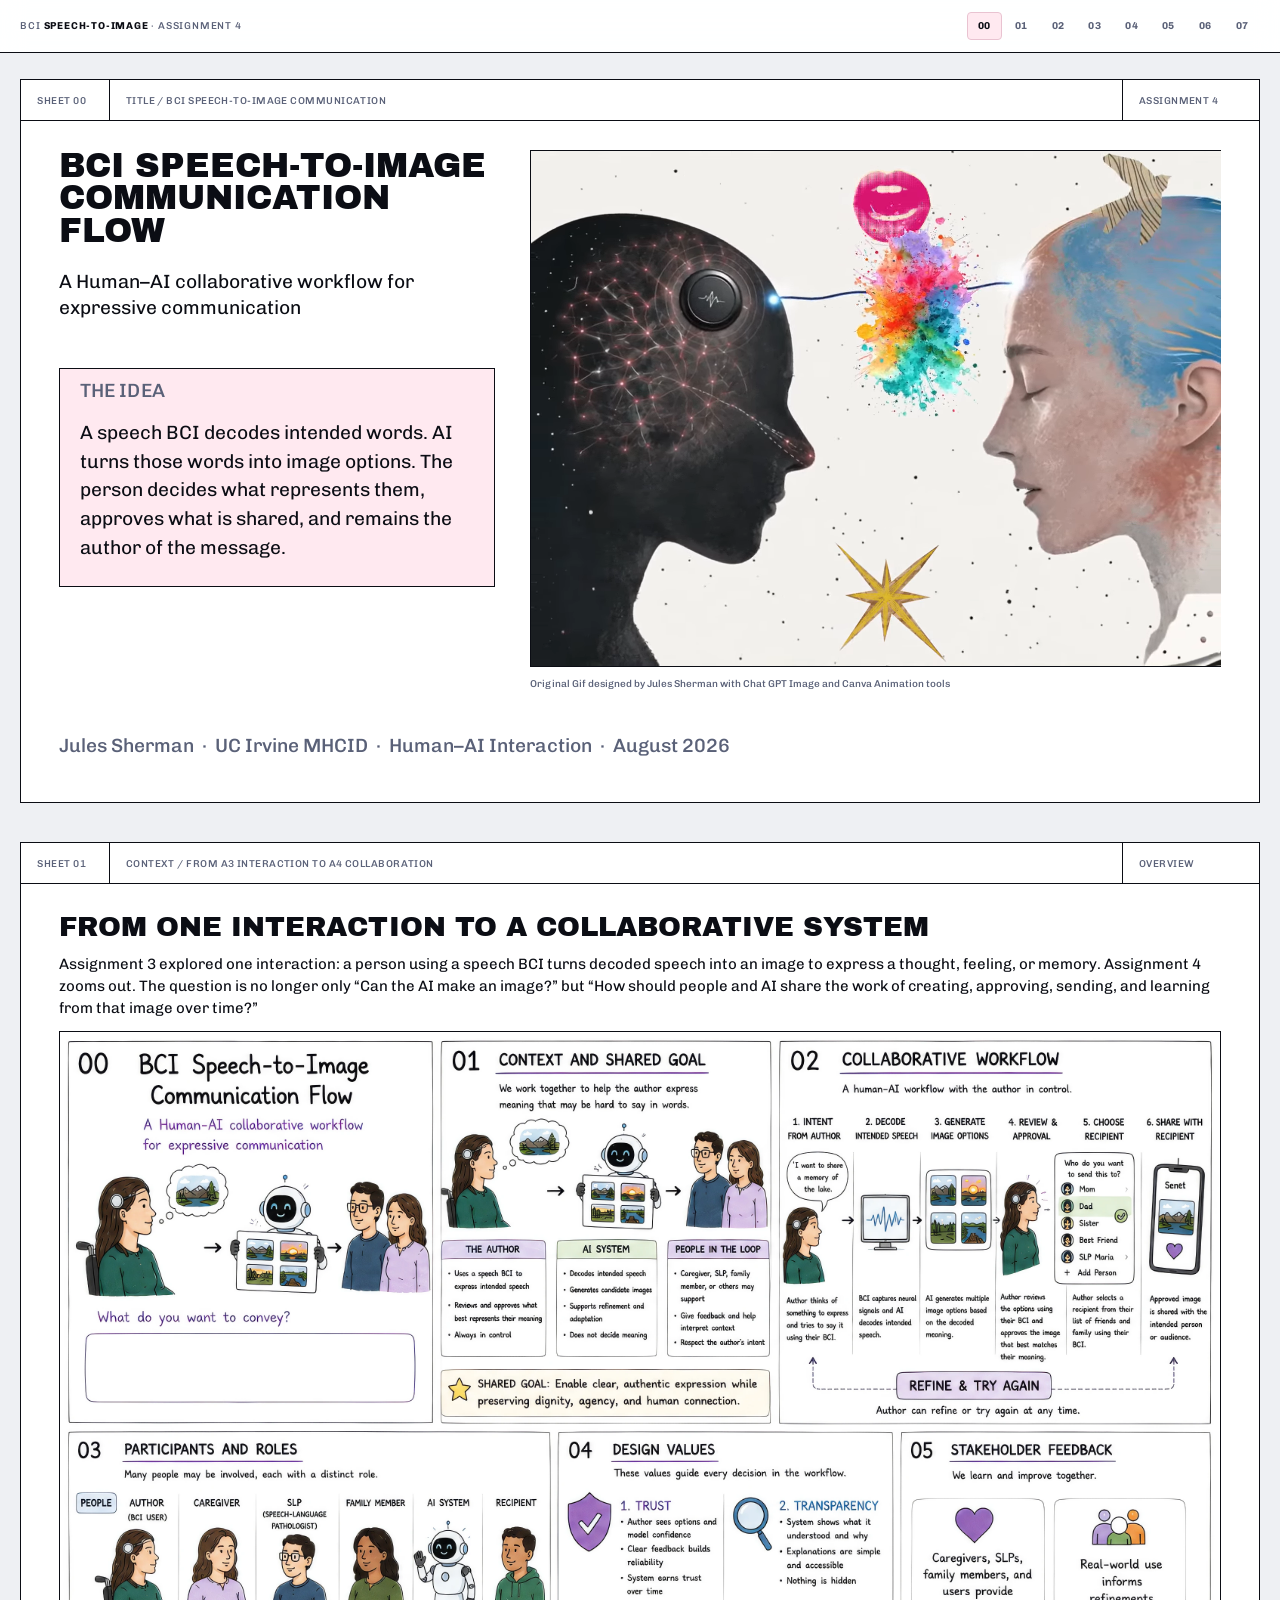
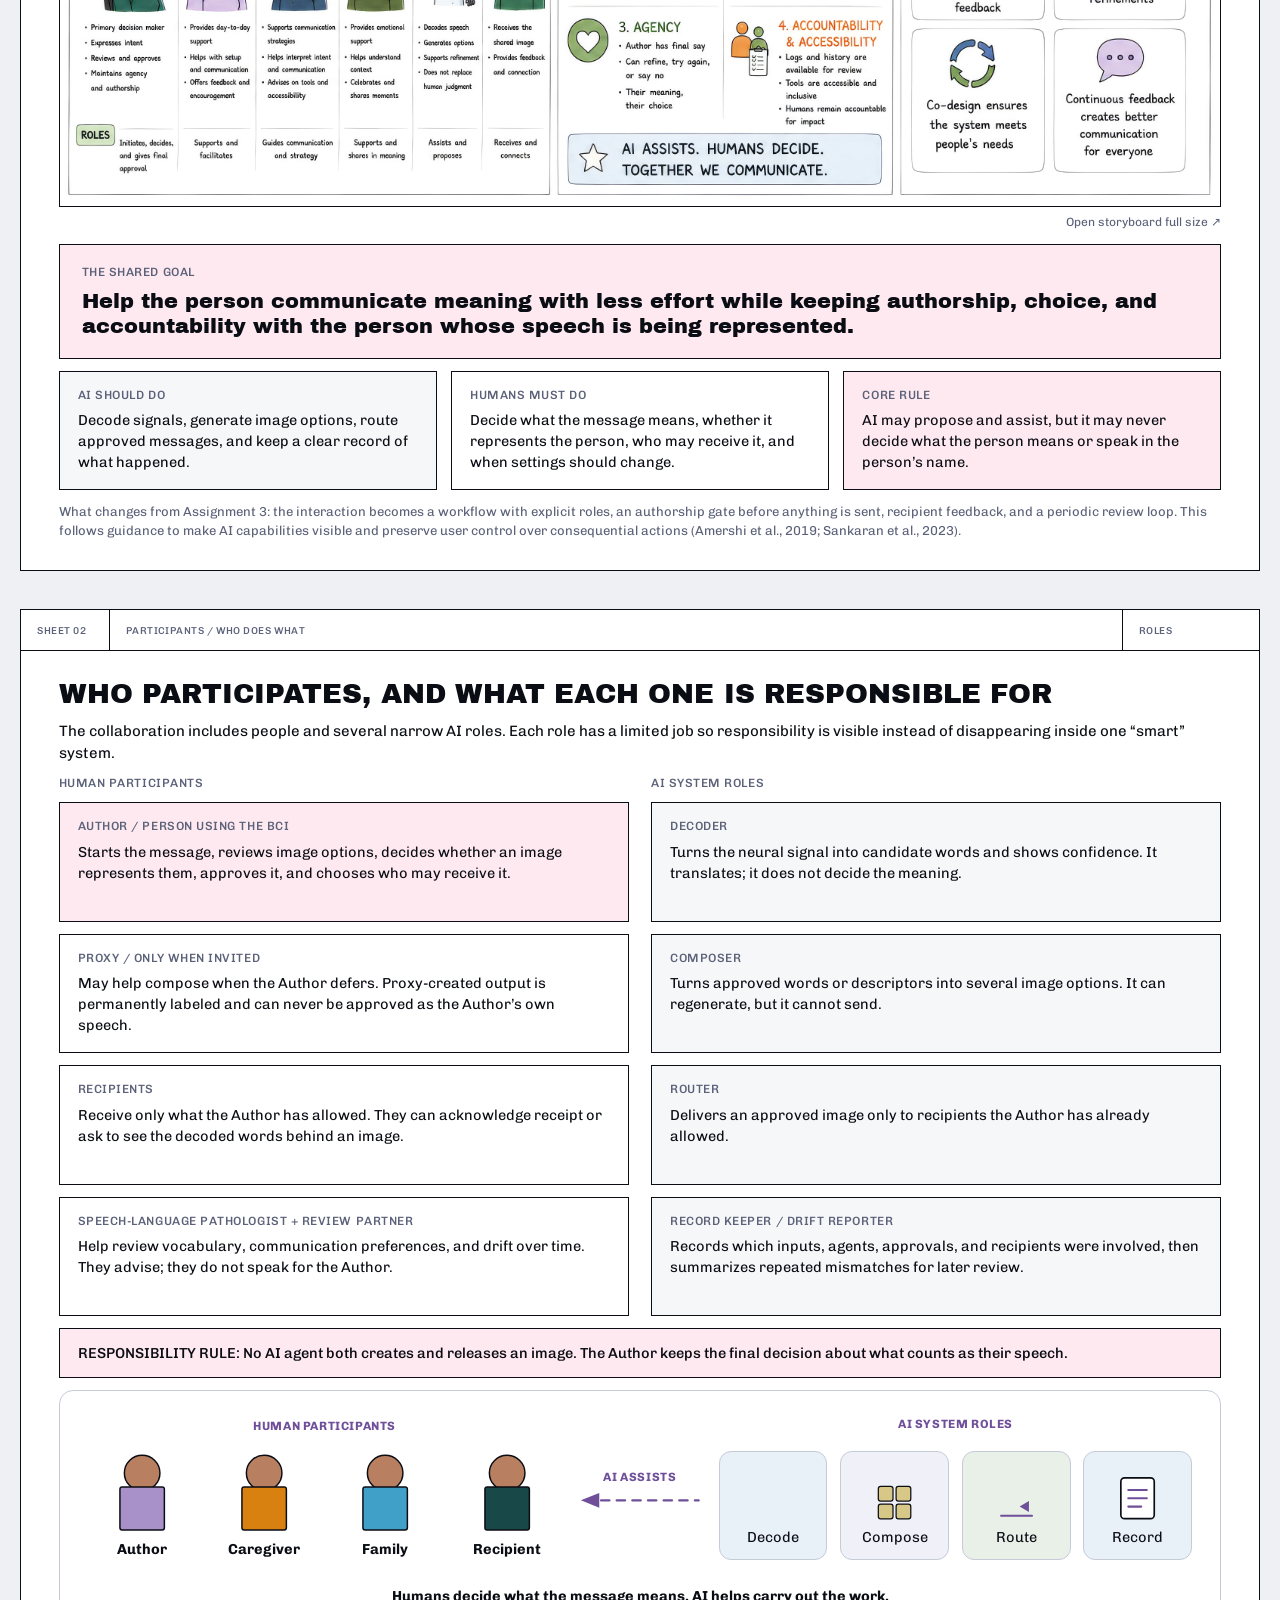
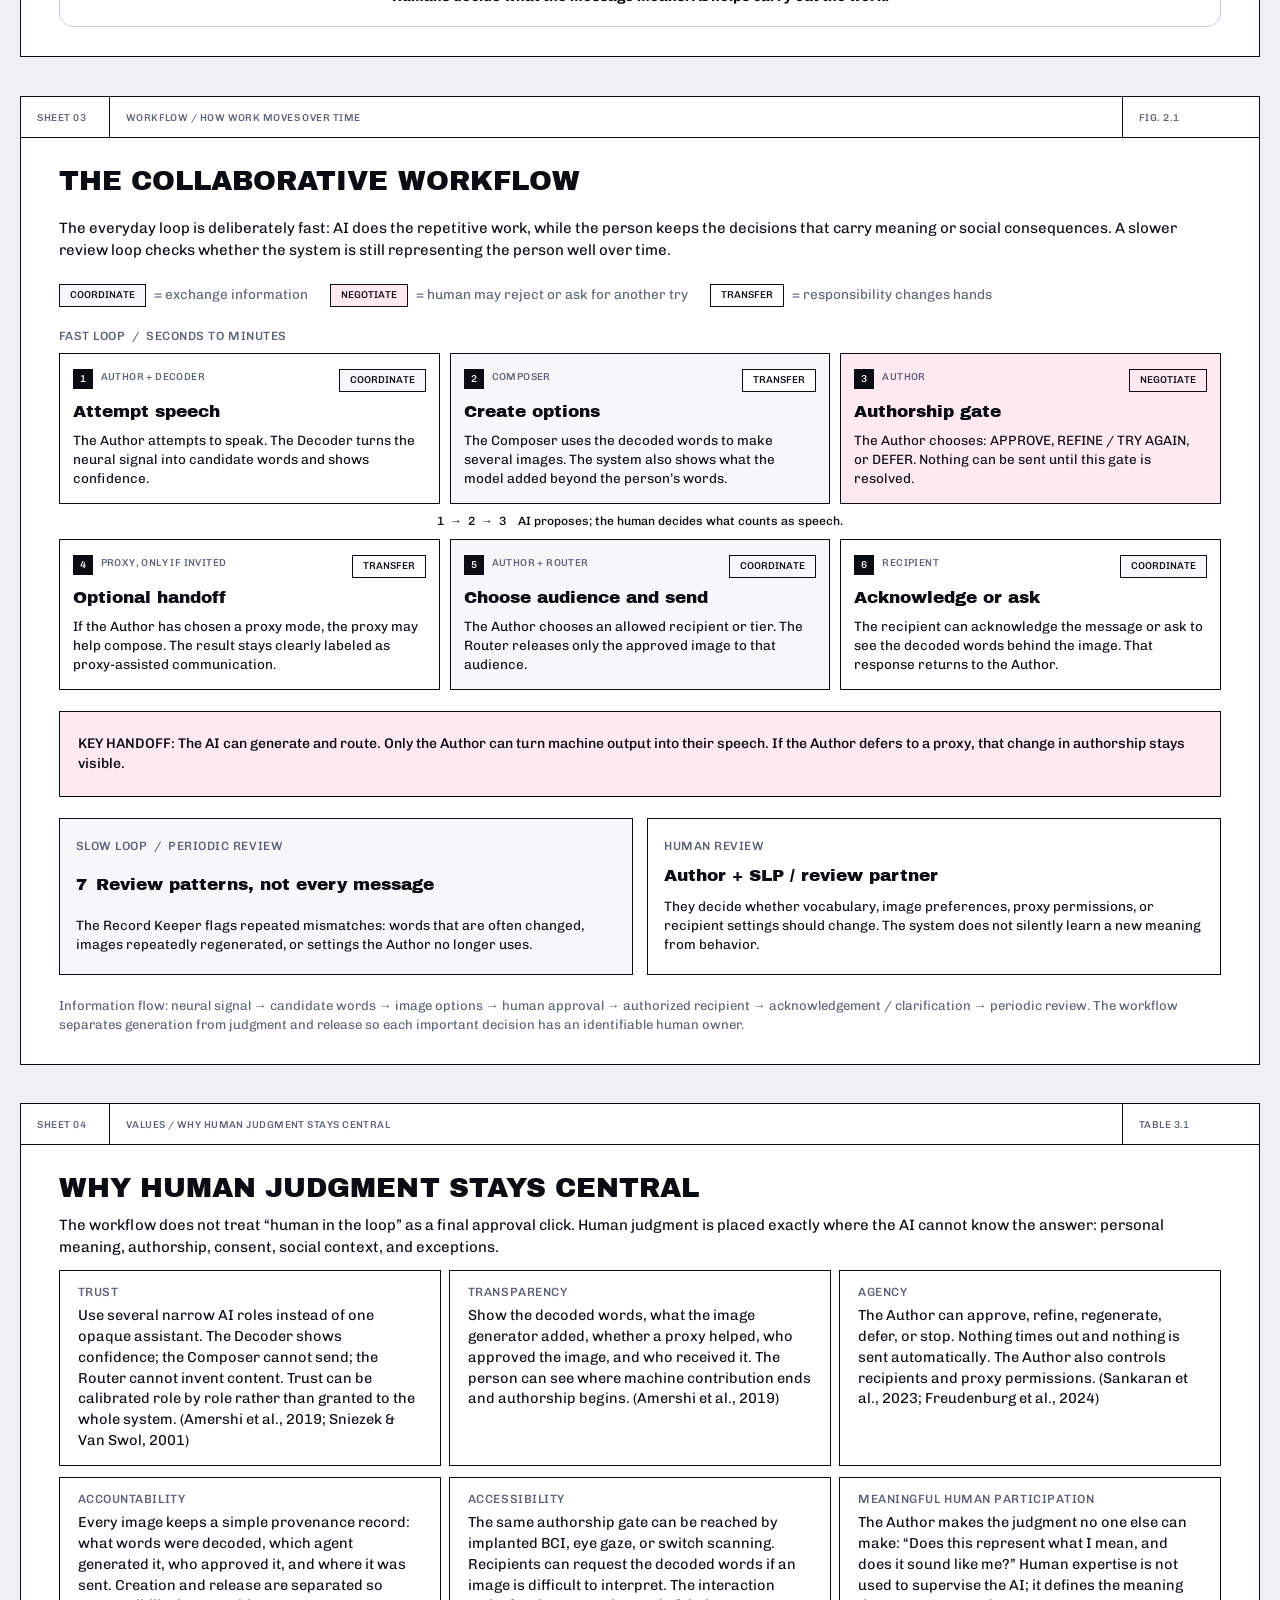
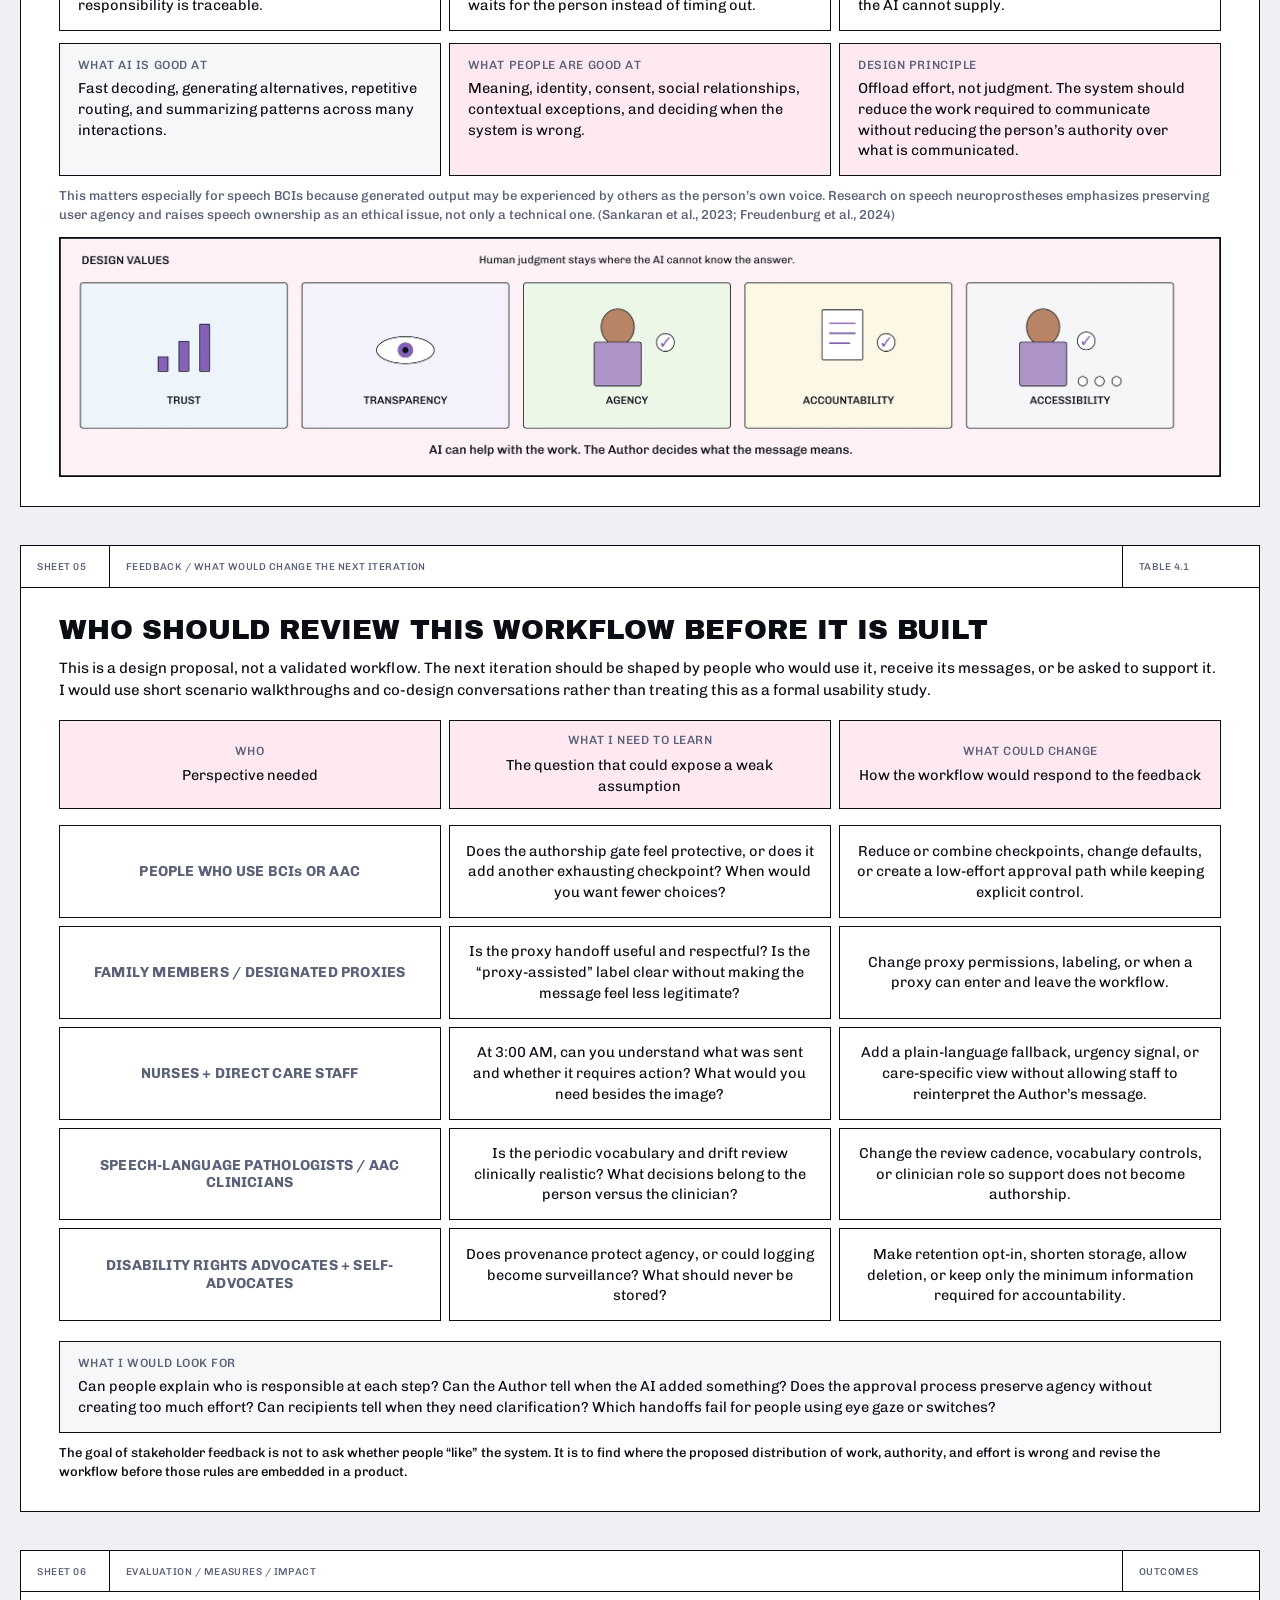
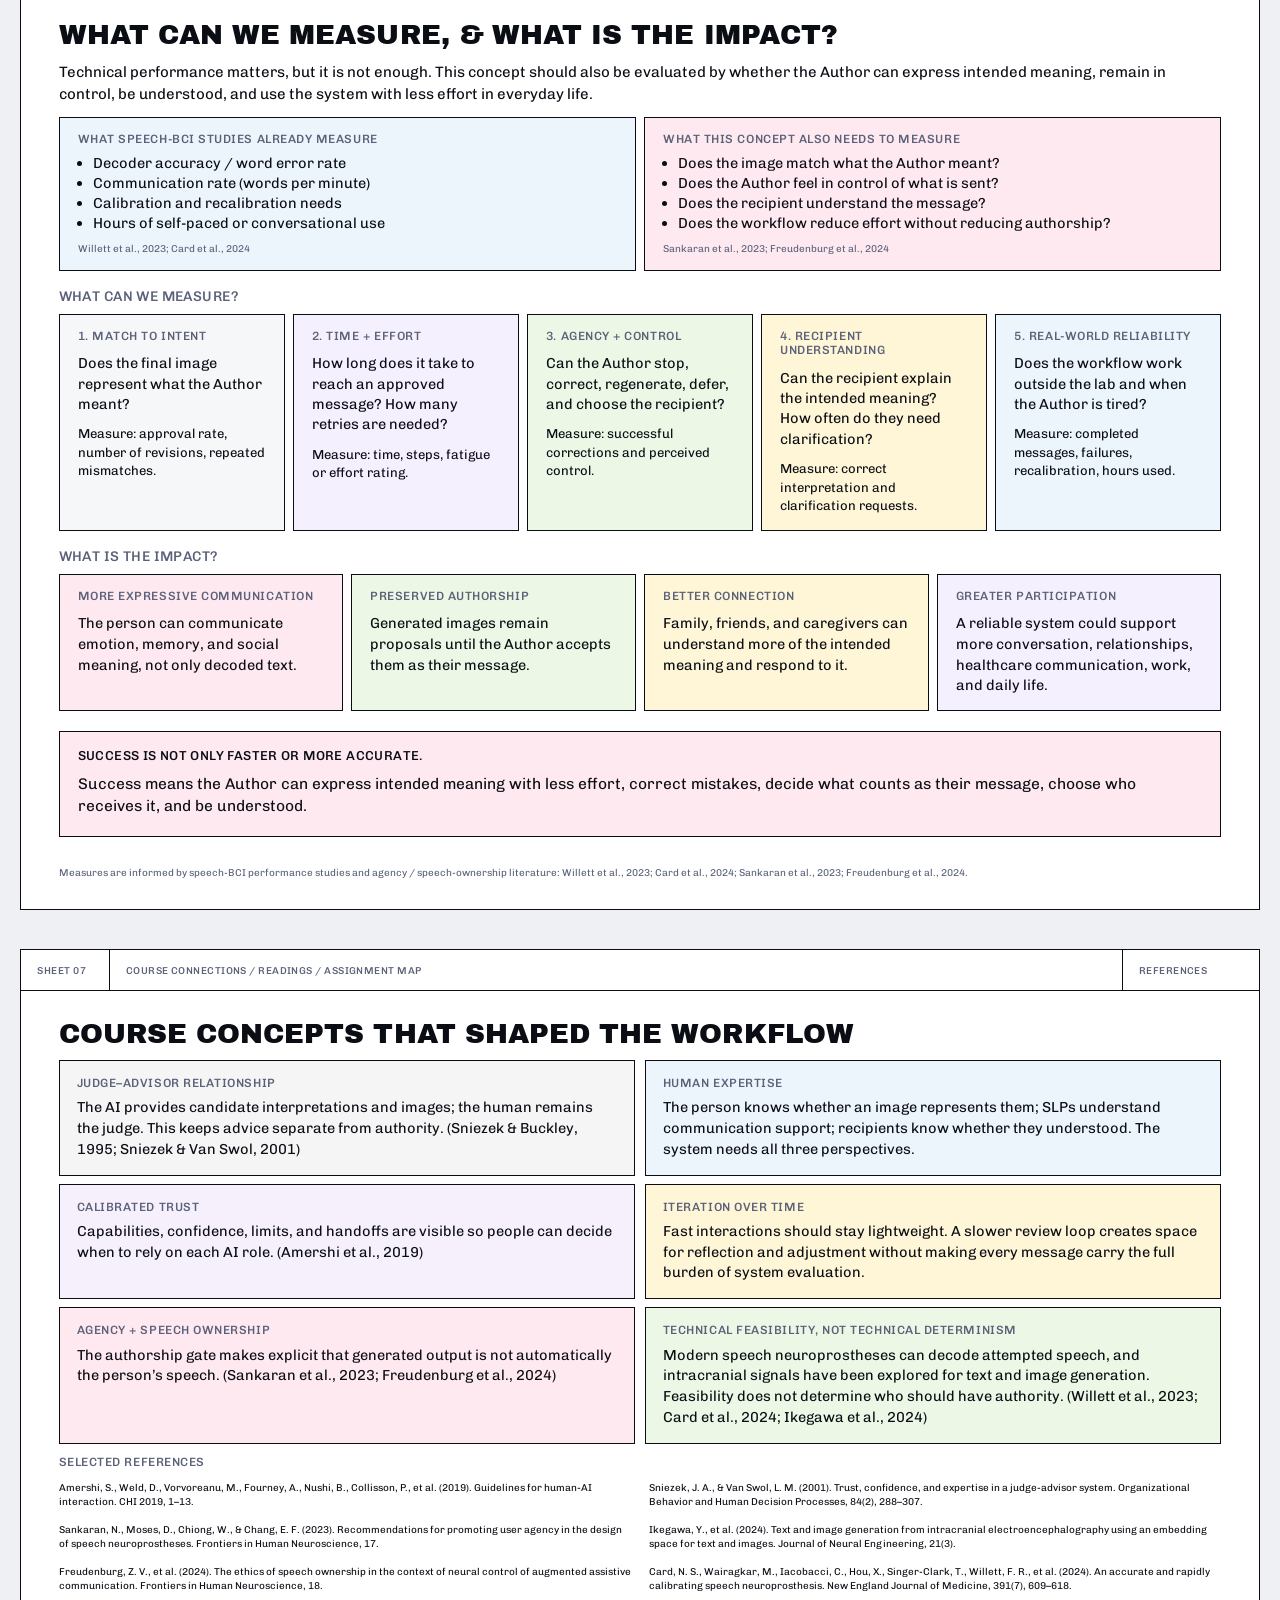
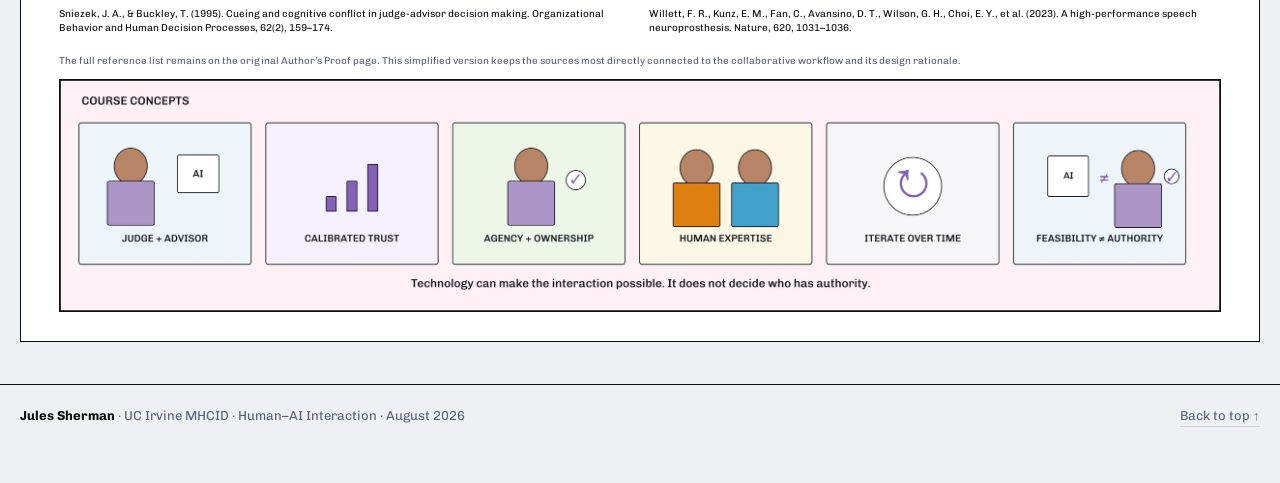
==== commit bd9f9ecb: "Sheet 04: pink marks human authority, grey the machine side" ====
--- a/index.html
+++ b/index.html
@@ -1066,16 +1066,20 @@
 /* Sheet 04 — design values. Every selector is scoped to #sheet-04.
 
    COLOUR RULE for the nine cards. One tone, one meaning:
-     white (.panel--paper)  a value — the six peer values, rows 1 and 2
-     grey  (.panel)         the division-of-labour pair, AI and people.
-                            These two MUST match each other; giving one a
-                            different tone claims it outranks the other,
-                            when the whole point is that they are compared.
-     pink  (.panel--pink)   the conclusion, and only the conclusion.
-                            Pink means the same thing elsewhere on the site
-                            (Sheet 01's shared goal and core rule).
-   The file previously striped rows 1 and 2 white/grey, which implied the
-   six values were two different categories. They are not.                */
+     white (.panel--paper)  a value — the six peer values, rows 1 and 2.
+                            They are one set of peers, so they share a tone.
+                            The file used to stripe rows 1 and 2 white/grey,
+                            which implied two different categories. It is one.
+     grey  (.panel)         the machine side — "what AI is good at".
+     pink  (.panel--pink)   human authority. Deliberate emphasis, chosen by
+                            Jules: "what people are good at" and the design
+                            principle that follows from it. The sheet is
+                            titled "Why human judgment stays central", so
+                            the loud colour marks the human thread and the
+                            quiet grey marks the machine's contribution.
+                            Pink carries the same weight on Sheet 01.
+   The last two cards are both pink on purpose — they are one argument:
+   people carry the meaning, therefore offload effort and not judgment.  */
 
 /* the 3 x 3 card grid: nine label/description pairs, so a description
    list. Each dt/dd pair is wrapped in a div, which is the grid item and
@@ -1145,7 +1149,7 @@
         <dt class="panel__label">What <span class="keepcase">AI</span> is good at</dt>
         <dd class="panel__body">Fast decoding, generating alternatives, repetitive routing, and summarizing patterns across many interactions.</dd>
       </div>
-      <div class="panel">
+      <div class="panel panel--pink">
         <dt class="panel__label">What people are good at</dt>
         <dd class="panel__body">Meaning, identity, consent, social relationships, contextual exceptions, and deciding when the system is wrong.</dd>
       </div>
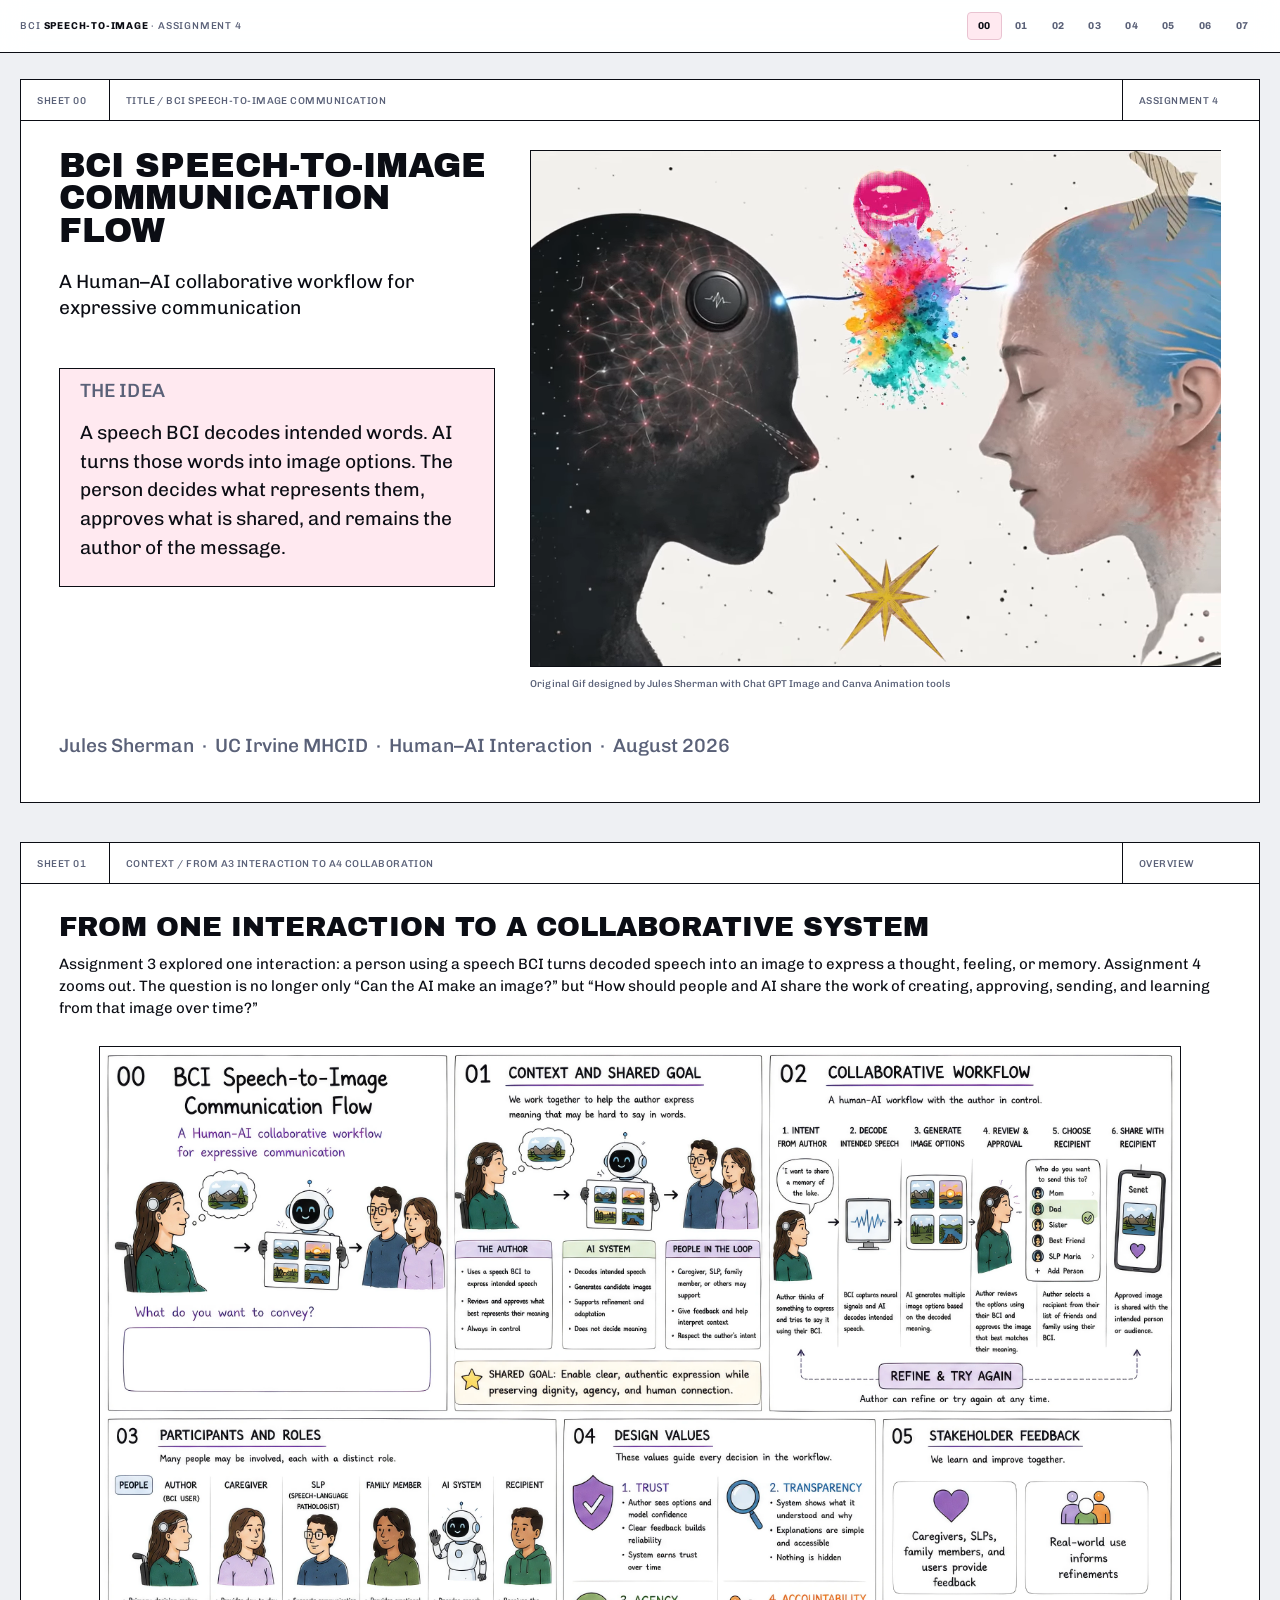
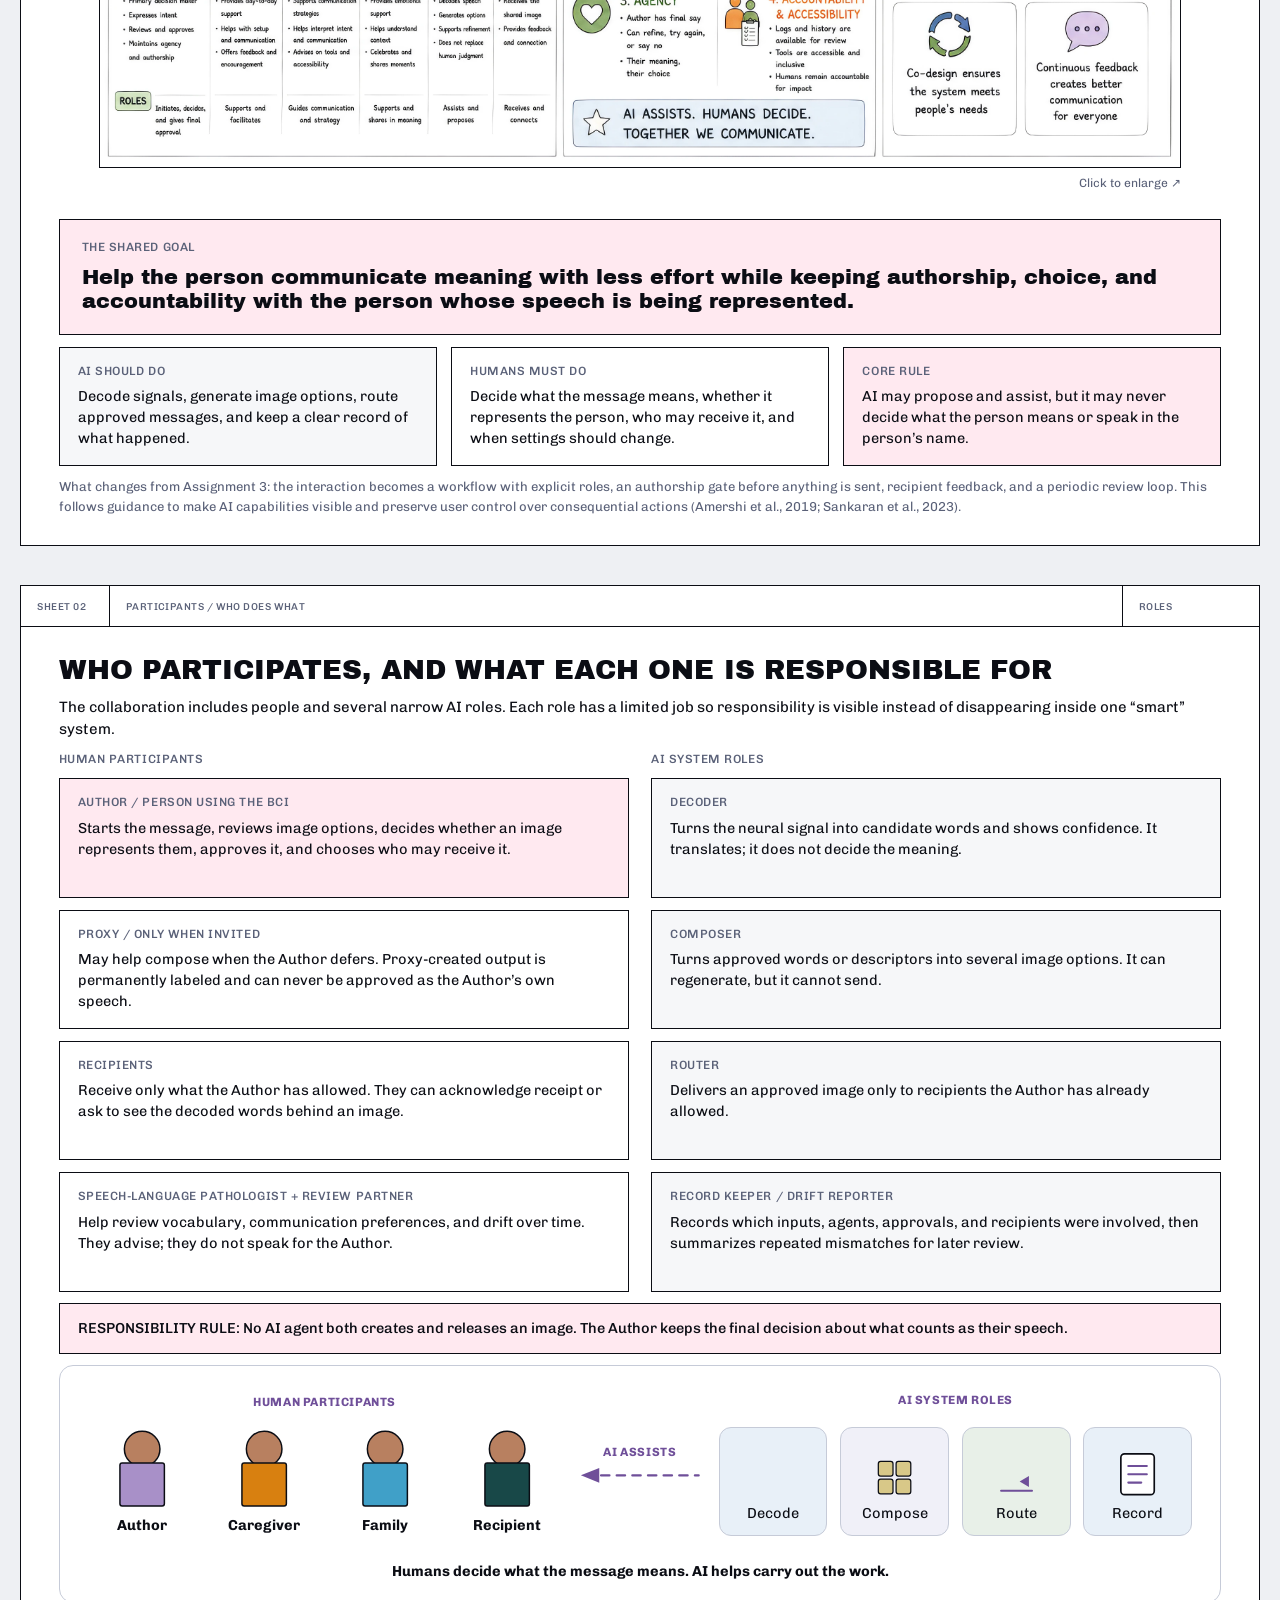
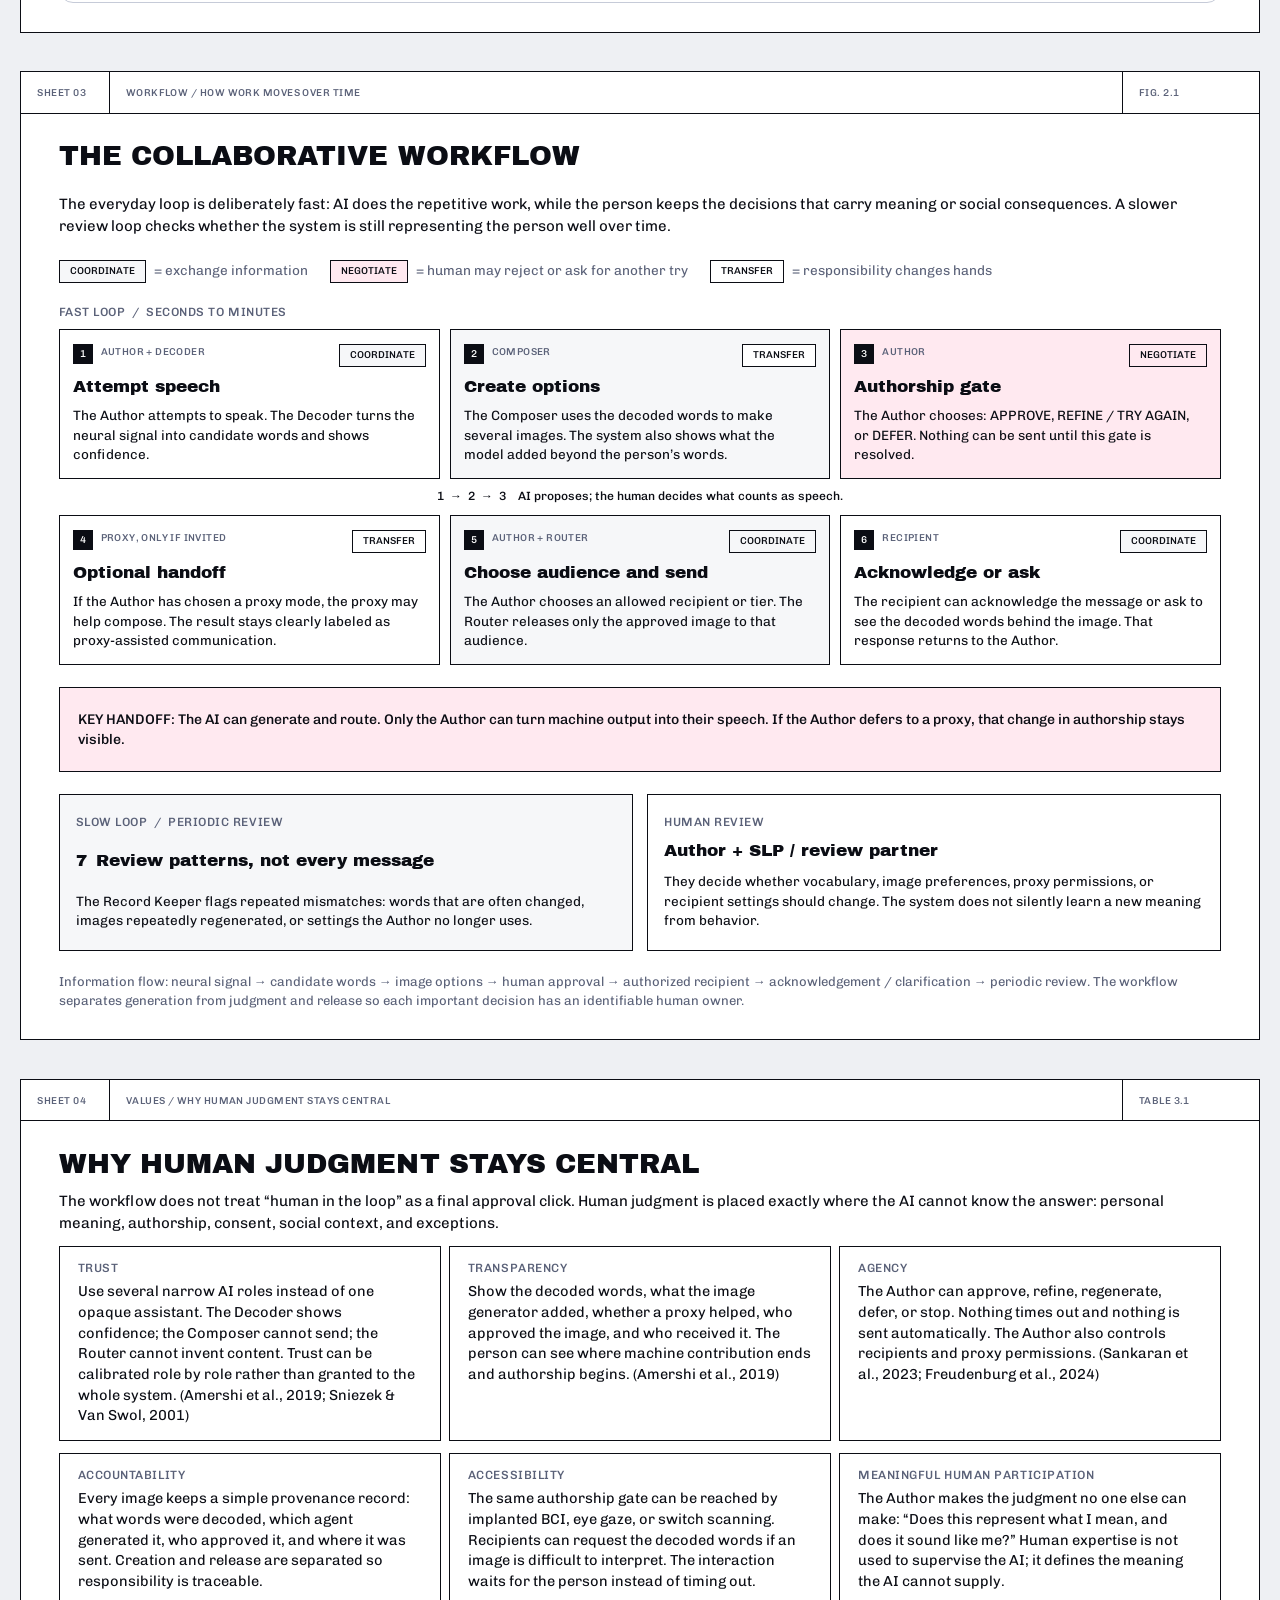
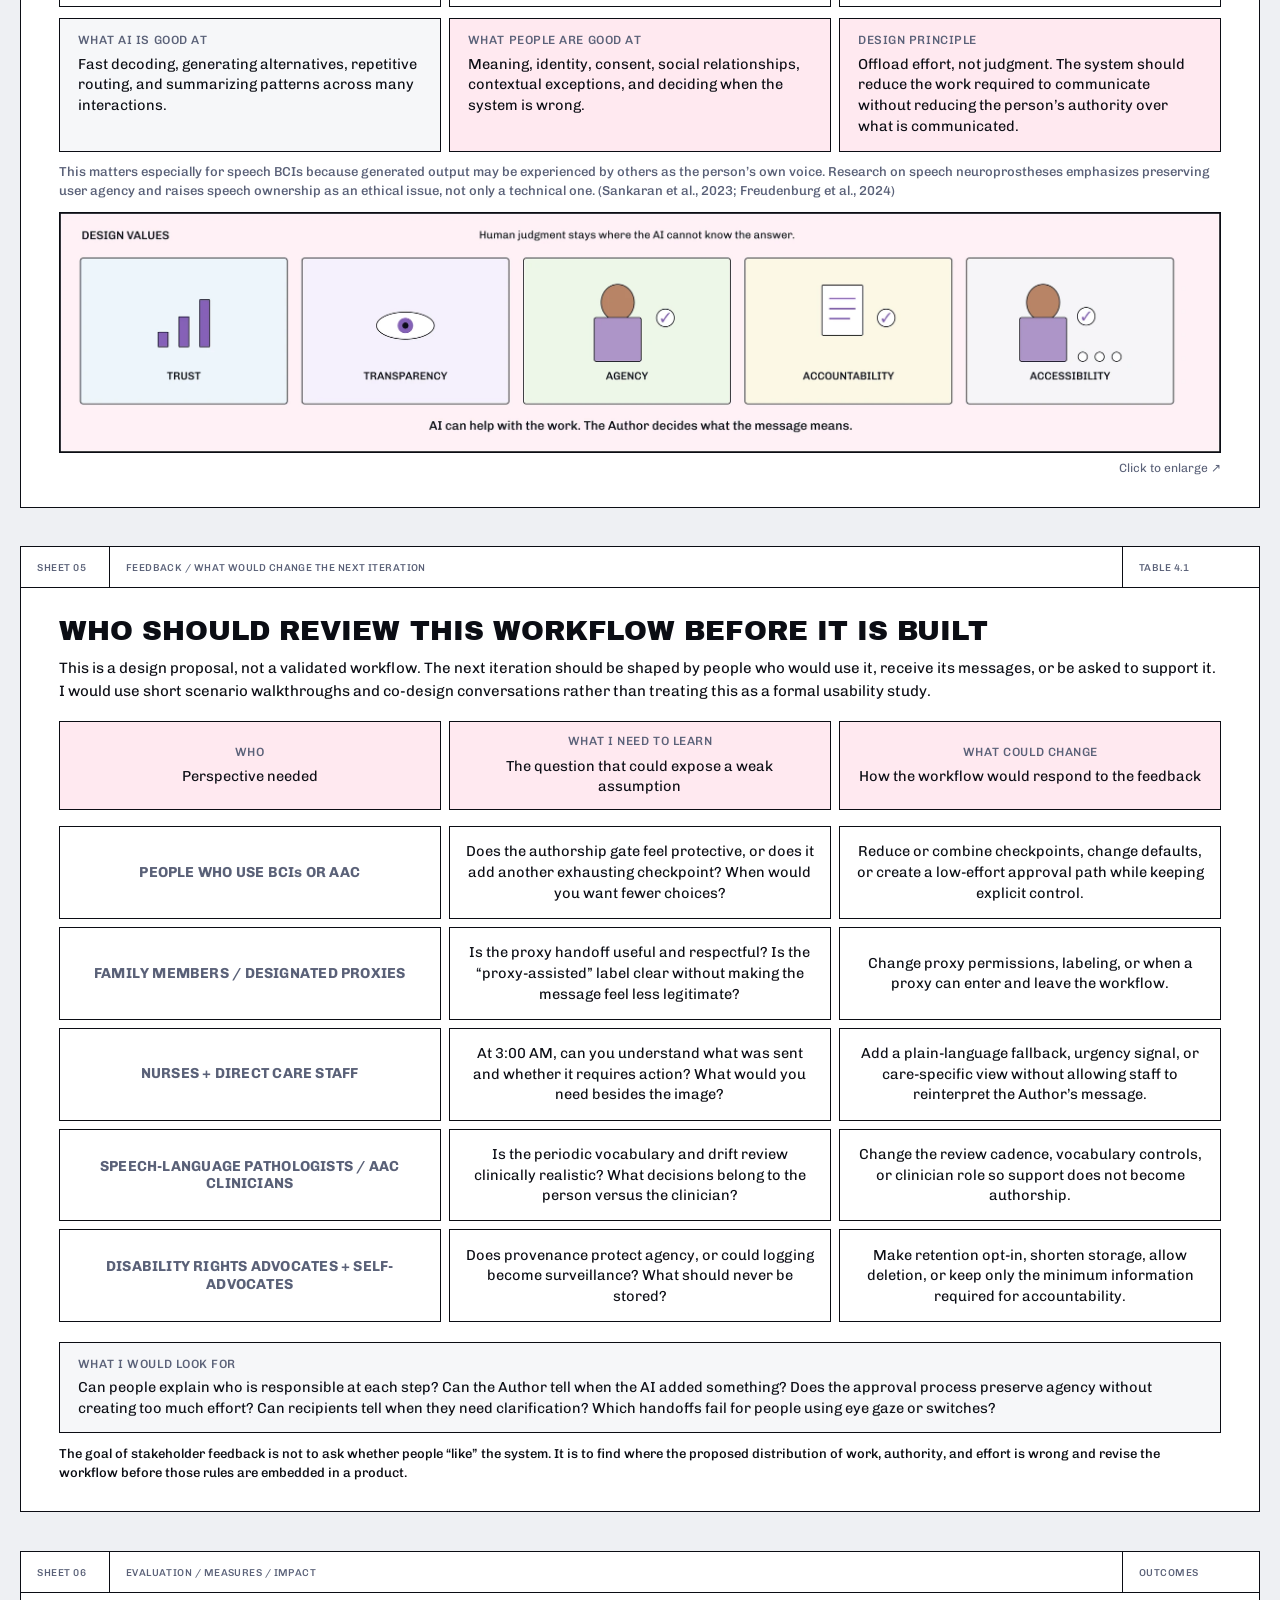
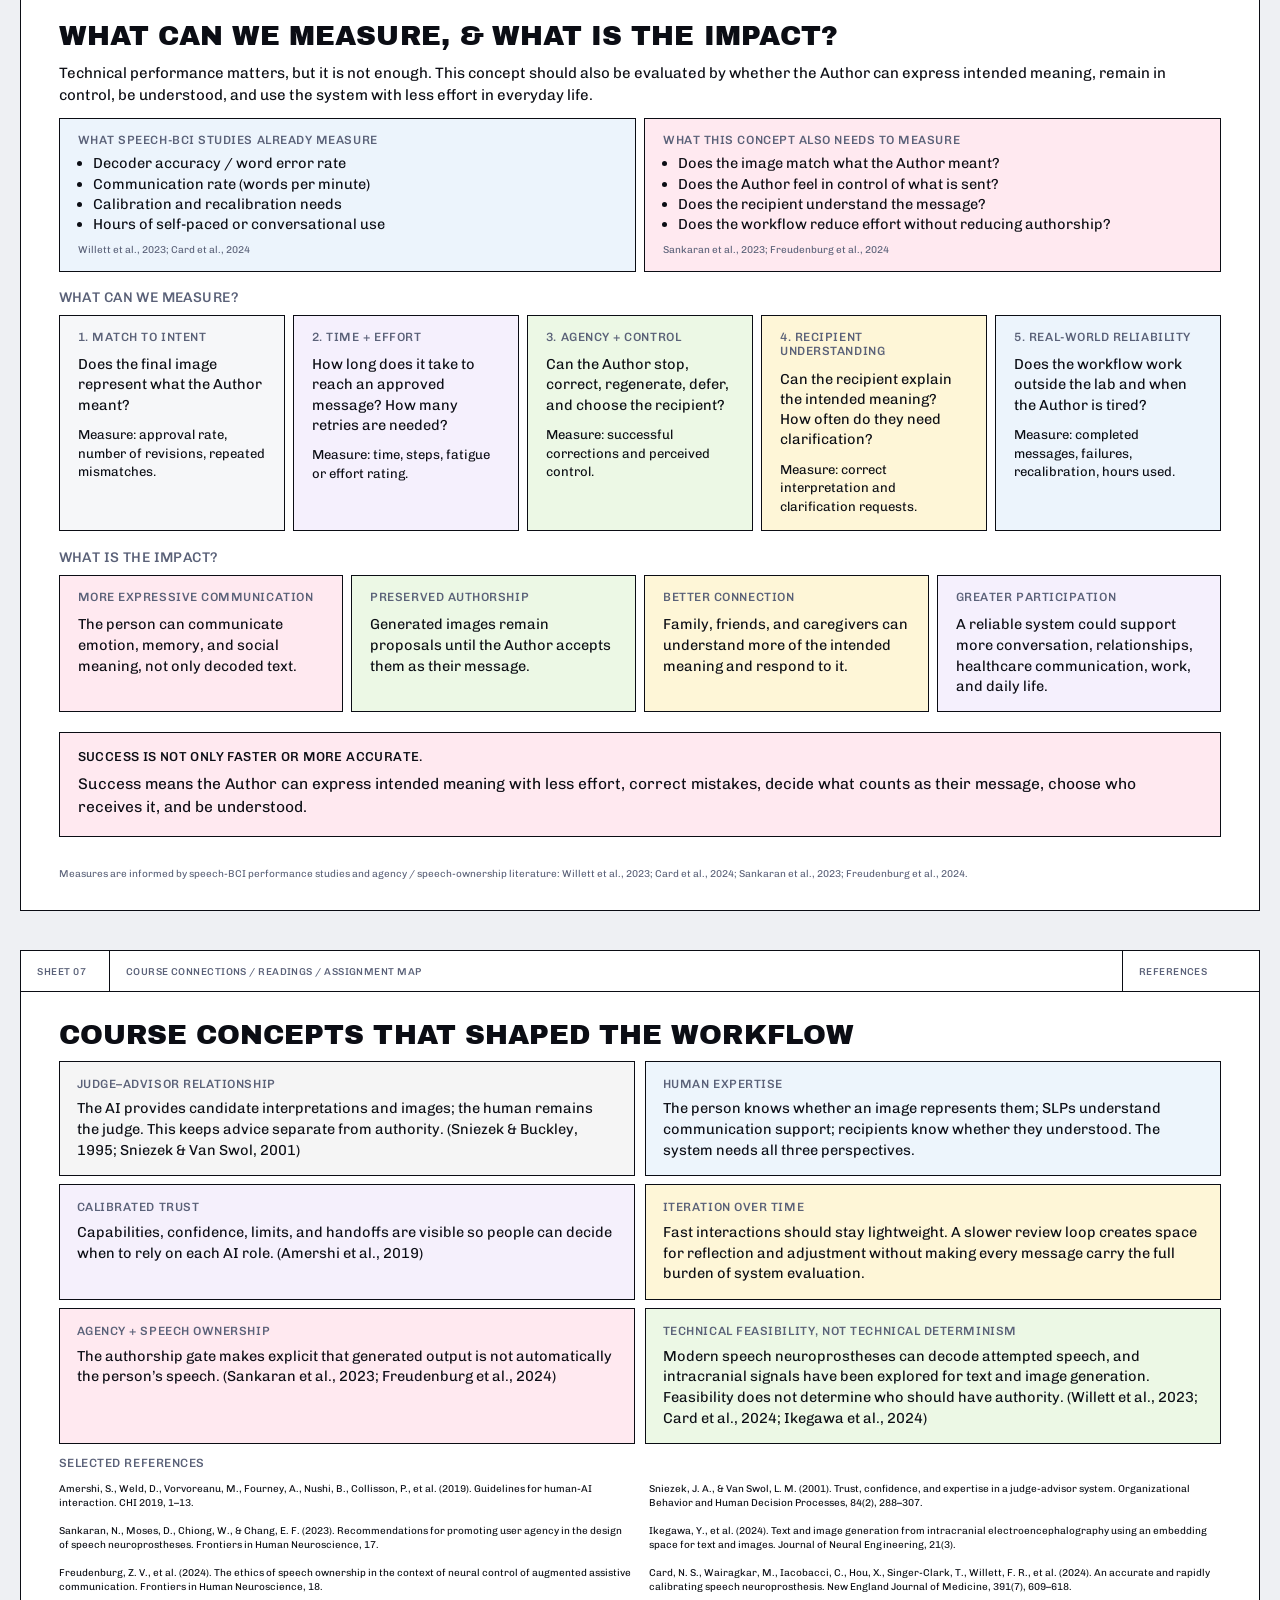
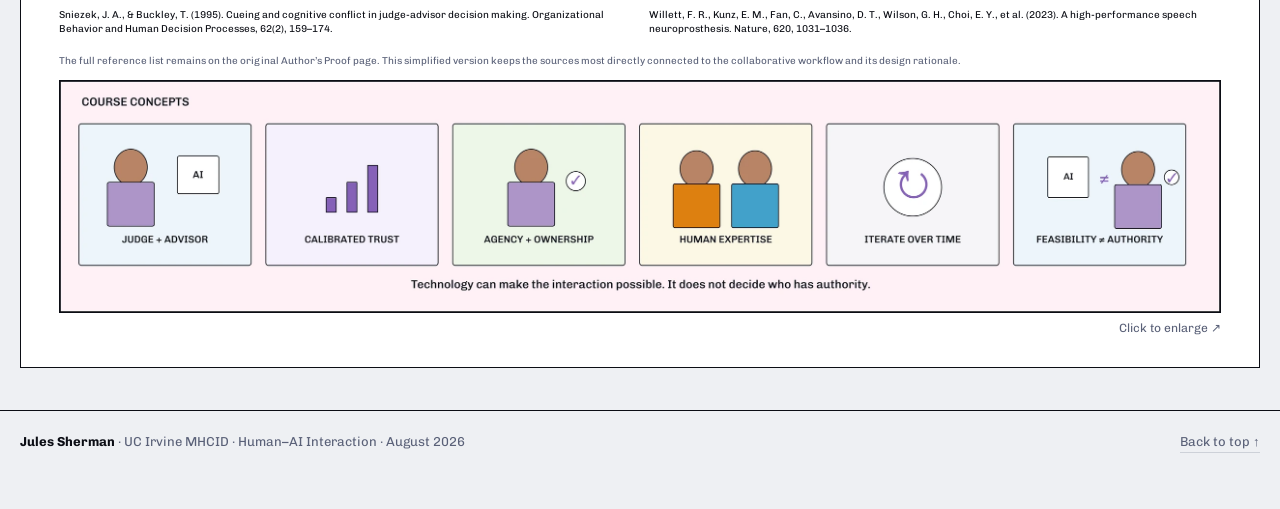
==== commit bf60c4b2: "Add full-size image viewer, lens and card hover" ====
--- a/index.html
+++ b/index.html
@@ -252,18 +252,9 @@
    sibling sheet. Values come from the Figma frame 184:3.
    ------------------------------------------------------------------ */
 
-/* the storyboard illustration */
-#sheet-01 .fig { margin: 0; }
-#sheet-01 .fig > a { display: block; border: var(--rule); }
-#sheet-01 .fig > a:focus-visible { outline: 3px solid var(--ink); outline-offset: 2px; }
-#sheet-01 .fig figcaption {
-  display: flex;
-  justify-content: flex-end;
-  padding-top: 7px;
-  font-size: var(--t-label);
-}
-#sheet-01 .fig figcaption a { color: var(--muted); text-decoration: none; border-bottom: 1px solid transparent; }
-#sheet-01 .fig figcaption a:hover { color: var(--ink); border-bottom-color: var(--muted); }
+/* the storyboard illustration. The figure, its zoom link, its caption
+   and the magnifying lens are all styled in sheets.css now, because
+   Sheets 04 and 07 use exactly the same treatment. */
 #sheet-01 .fig img { display: block; width: 100%; height: auto; }
 
 /* the pink "shared goal" panel — Figma pads it 20px/22px and sets the
@@ -337,10 +328,10 @@
     <p class="sheet__intro">Assignment 3 explored one interaction: a person using a speech BCI turns decoded speech into an image to express a thought, feeling, or memory. Assignment 4 zooms out. The question is no longer only &ldquo;Can the AI make an image?&rdquo; but &ldquo;How should people and AI share the work of creating, approving, sending, and learning from that image over time?&rdquo;</p>
 
     <figure class="fig">
-      <a href="assets/fig/fig-01-storyboard-v2.webp" target="_blank" rel="noopener" aria-label="Open the storyboard at full size in a new tab">
+      <a class="zoom" href="assets/fig/fig-01-storyboard-v2.webp" aria-label="Enlarge the storyboard">
         <img src="assets/fig/fig-01-storyboard-v2.webp" width="3072" height="2048" loading="lazy" alt="Hand-drawn storyboard of six panels numbered 00 to 05 that tells the whole project as a sequence. Panel 00 is the title page, &lsquo;BCI Speech-to-Image Communication Flow &mdash; a human-AI collaborative workflow for expressive communication&rsquo;, drawn as an author in a wheelchair wearing a BCI headset picturing a lake, a friendly robot holding up four candidate images, and two people receiving them, under the question &lsquo;What do you want to convey?&rsquo;. Panel 01, Context and shared goal, sorts the participants into three boxes &mdash; the author (uses a speech BCI, reviews and approves what best represents their meaning, always in control), the AI system (decodes intended speech, generates candidate images, does not decide meaning), and people in the loop (caregiver, SLP or family who give feedback, help interpret context and respect the author&rsquo;s intent) &mdash; and closes on a starred shared goal: enable clear, authentic expression while preserving dignity, agency and human connection. Panel 02, Collaborative workflow, is the part only the picture carries: six steps run left to right &mdash; 1 intent from author, 2 decode intended speech, 3 generate image options, 4 review and approval, 5 choose recipient, 6 share with recipient &mdash; drawn as a speech bubble saying &lsquo;I want to share a memory of the lake&rsquo;, a monitor showing a neural waveform, a grid of four generated landscapes, the author approving one, a contact picker listing Mom, Dad, Sister, Best Friend and SLP Maria with Dad selected, and a phone showing the sent image; a dashed &lsquo;refine and try again&rsquo; loop runs from the last step back to the first, so the author can restart at any time. Panel 03, Participants and roles, is a six-column chart &mdash; author (BCI user), caregiver, SLP, family member, AI system and recipient &mdash; each with a portrait, a list of responsibilities, and a one-line summary of the role. Panel 04, Design values, pairs four icons with 1 trust, 2 transparency, 3 agency, and 4 accountability and accessibility, ending on the banner &lsquo;AI assists. Humans decide. Together we communicate.&rsquo; Panel 05, Stakeholder feedback, holds four cards: caregivers, SLPs, family members and users provide feedback; real-world use informs refinements; co-design ensures the system meets people&rsquo;s needs; continuous feedback creates better communication for everyone. Much of this wording is repeated as text on the sheets that follow; what the drawing adds is the numbered narrative order and the visual chain of the six workflow steps with its refinement loop.">
       </a>
-      <figcaption><a href="assets/fig/fig-01-storyboard-v2.webp" target="_blank" rel="noopener">Open storyboard full size &#8599;</a></figcaption>
+      <figcaption><a href="assets/fig/fig-01-storyboard-v2.webp" target="_blank" rel="noopener">Click to enlarge &#8599;</a></figcaption>
     </figure>
 
     <div class="panel panel--pink goal">
@@ -1098,7 +1089,7 @@
 #sheet-04 .vgrid dd { margin: 0; }
 
 /* the illustrated strip */
-#sheet-04 .fig { margin: 0; border: var(--rule); }
+#sheet-04 .fig { margin: 0; }
 #sheet-04 .fig img { display: block; width: 100%; height: auto; }
 
 @media (max-width: 860px) {
@@ -1162,7 +1153,10 @@
     <p class="sheet__note sheet__note--quiet">This matters especially for speech BCIs because generated output may be experienced by others as the person&rsquo;s own voice. Research on speech neuroprostheses emphasizes preserving user agency and raises speech ownership as an ethical issue, not only a technical one. (Sankaran et al., 2023; Freudenburg et al., 2024)</p>
 
     <figure class="fig">
-      <img src="assets/fig/fig-04-values.webp" width="2400" height="493" loading="lazy" alt="Illustrated strip headed &ldquo;Design values&rdquo;, repeating the five values listed above &mdash; trust, transparency, agency, accountability and accessibility &mdash; as five pastel cards, each with a simple icon. Two lines appear only here: &ldquo;Human judgment stays where the AI cannot know the answer.&rdquo; and &ldquo;AI can help with the work. The Author decides what the message means.&rdquo;">
+      <a class="zoom" href="assets/fig/fig-04-values.webp" aria-label="Enlarge the design values strip">
+        <img src="assets/fig/fig-04-values.webp" width="2400" height="493" loading="lazy" alt="Illustrated strip headed &ldquo;Design values&rdquo;, repeating the five values listed above &mdash; trust, transparency, agency, accountability and accessibility &mdash; as five pastel cards, each with a simple icon. Two lines appear only here: &ldquo;Human judgment stays where the AI cannot know the answer.&rdquo; and &ldquo;AI can help with the work. The Author decides what the message means.&rdquo;">
+      </a>
+      <figcaption><a href="assets/fig/fig-04-values.webp" target="_blank" rel="noopener">Click to enlarge &#8599;</a></figcaption>
     </figure>
   </div>
 </section>
@@ -1541,7 +1535,7 @@
 }
 
 /* the illustrated strip */
-#sheet-07 .fig { margin: 0; border: var(--rule); }
+#sheet-07 .fig { margin: 0; }
 #sheet-07 .fig img { display: block; width: 100%; height: auto; }
 
 @media (max-width: 860px) {
@@ -1605,7 +1599,10 @@
     <p class="sheet__note sheet__note--quiet">The full reference list remains on the original Author&rsquo;s Proof page. This simplified version keeps the sources most directly connected to the collaborative workflow and its design rationale.</p>
 
     <figure class="fig">
-      <img src="assets/fig/fig-07-concepts.webp" width="2400" height="477" loading="lazy" alt="Illustrated strip headed &ldquo;Course concepts&rdquo;, repeating the six concepts above as pastel cards with simple figures of people, an AI box, bars and a loop arrow. The cards are labelled Judge + Advisor, Calibrated Trust, Agency + Ownership, Human Expertise, Iterate Over Time, and Feasibility &ne; Authority &mdash; the last card puts a &ldquo;not equal to&rdquo; sign between the AI box and the person, so technical capability is not the same as authority. A closing line reads: &ldquo;Technology can make the interaction possible. It does not decide who has authority.&rdquo;">
+      <a class="zoom" href="assets/fig/fig-07-concepts.webp" aria-label="Enlarge the course concepts strip">
+        <img src="assets/fig/fig-07-concepts.webp" width="2400" height="477" loading="lazy" alt="Illustrated strip headed &ldquo;Course concepts&rdquo;, repeating the six concepts above as pastel cards with simple figures of people, an AI box, bars and a loop arrow. The cards are labelled Judge + Advisor, Calibrated Trust, Agency + Ownership, Human Expertise, Iterate Over Time, and Feasibility &ne; Authority &mdash; the last card puts a &ldquo;not equal to&rdquo; sign between the AI box and the person, so technical capability is not the same as authority. A closing line reads: &ldquo;Technology can make the interaction possible. It does not decide who has authority.&rdquo;">
+      </a>
+      <figcaption><a href="assets/fig/fig-07-concepts.webp" target="_blank" rel="noopener">Click to enlarge &#8599;</a></figcaption>
     </figure>
   </div>
 </section>
@@ -1616,6 +1613,20 @@
   <span><strong>Jules Sherman</strong> &middot; UC Irvine MHCID &middot; Human&ndash;AI Interaction &middot; August 2026</span>
   <a class="to-top" href="#top">Back to top &uarr;</a>
 </footer>
+
+<!-- One viewer serves all three illustrations. It stays empty until a
+     picture is opened, so the browser never downloads a second copy. -->
+<dialog class="viewer" id="viewer" aria-label="Illustration at full size">
+  <div class="viewer__bar">
+    <span class="viewer__hint" id="viewerHint"></span>
+    <button type="button" class="viewer__close" id="viewerClose">Close &nbsp;Esc</button>
+  </div>
+  <!-- tabindex="0" is required, not decorative: the pane scrolls, and a
+       region you can scroll with a mouse but not reach with a keyboard
+       traps the picture away from keyboard users. Arrow keys pan it. -->
+  <div class="viewer__pane" id="viewerPane" tabindex="0"
+       role="group" aria-label="The picture at full size. Use the arrow keys to move around it."></div>
+</dialog>
 
 <script>
   /* mark the sheet currently in view in the navigation */
@@ -1637,6 +1648,102 @@
     document.querySelectorAll('section.sheet').forEach(function (s) { obs.observe(s); });
   })();
 
+  /* ---- open any illustration full size ----
+     The markup is already a working link to the image file. All this does
+     is intercept the click and show it in a viewer instead, so the page
+     still works if this script never runs. */
+  (function () {
+    var dlg = document.getElementById('viewer');
+    var pane = document.getElementById('viewerPane');
+    var hint = document.getElementById('viewerHint');
+    var links = document.querySelectorAll('.fig > a.zoom');
+    if (!dlg || !dlg.showModal || !links.length) return;
+
+    function open(link) {
+      var src = link.getAttribute('href');
+      var img = link.querySelector('img');
+      var w = img.getAttribute('width'), h = img.getAttribute('height');
+
+      pane.innerHTML = '';
+      var big = document.createElement('img');
+      big.src = src;
+      big.alt = img.getAttribute('alt') || '';
+      if (w) { big.width = w; } if (h) { big.height = h; }
+      pane.appendChild(big);
+
+      hint.textContent = (w && h ? w + ' × ' + h + ' · ' : '') + 'drag to pan';
+      dlg.showModal();
+      /* start in the middle rather than the top-left corner */
+      pane.scrollLeft = (pane.scrollWidth - pane.clientWidth) / 2;
+      pane.scrollTop = (pane.scrollHeight - pane.clientHeight) / 2;
+    }
+
+    Array.prototype.forEach.call(links, function (a) {
+      a.addEventListener('click', function (e) {
+        if (e.metaKey || e.ctrlKey || e.shiftKey || e.button !== 0) return; /* let a new-tab click through */
+        e.preventDefault();
+        open(a);
+      });
+    });
+
+    document.getElementById('viewerClose').addEventListener('click', function () { dlg.close(); });
+    /* free the memory when it closes */
+    dlg.addEventListener('close', function () { pane.innerHTML = ''; });
+    /* clicking the dark surround closes it */
+    dlg.addEventListener('click', function (e) { if (e.target === dlg) dlg.close(); });
+
+    var down = false, sx = 0, sy = 0, sl = 0, st = 0;
+    pane.addEventListener('mousedown', function (e) {
+      down = true; sx = e.clientX; sy = e.clientY;
+      sl = pane.scrollLeft; st = pane.scrollTop;
+      pane.classList.add('is-dragging'); e.preventDefault();
+    });
+    window.addEventListener('mouseup', function () { down = false; pane.classList.remove('is-dragging'); });
+    window.addEventListener('mousemove', function (e) {
+      if (!down) return;
+      pane.scrollLeft = sl - (e.clientX - sx);
+      pane.scrollTop = st - (e.clientY - sy);
+    });
+  })();
+
+  /* ---- magnifying lens over an illustration ----
+     Mouse only, and deliberately so: it is a bonus on top of the viewer
+     above, never the only way to see a picture larger. */
+  (function () {
+    if (!window.matchMedia) return;
+    if (!window.matchMedia('(hover: hover) and (pointer: fine)').matches) return;
+
+    var ZOOM = 2;
+    Array.prototype.forEach.call(document.querySelectorAll('.fig > a.zoom'), function (link) {
+      var img = link.querySelector('img');
+      if (!img) return;
+
+      var lens = document.createElement('div');
+      lens.className = 'lens';
+      lens.setAttribute('aria-hidden', 'true');
+      link.appendChild(lens);
+
+      link.addEventListener('mouseenter', function () {
+        lens.style.backgroundImage = 'url("' + img.currentSrc + '")';
+        lens.classList.add('is-on');
+        link.classList.add('lens-active');
+      });
+      link.addEventListener('mouseleave', function () {
+        lens.classList.remove('is-on');
+        link.classList.remove('lens-active');
+      });
+      link.addEventListener('mousemove', function (e) {
+        var r = img.getBoundingClientRect();
+        var x = e.clientX - r.left, y = e.clientY - r.top;
+        var w = lens.offsetWidth, h = lens.offsetHeight;
+        lens.style.left = (x - w / 2) + 'px';
+        lens.style.top = (y - h / 2) + 'px';
+        lens.style.backgroundSize = (r.width * ZOOM) + 'px ' + (r.height * ZOOM) + 'px';
+        lens.style.backgroundPosition = (-(x * ZOOM - w / 2)) + 'px ' + (-(y * ZOOM - h / 2)) + 'px';
+      });
+    });
+  })();
+
   /* some browsers hold autoplay until the page is interacted with */
   (function () {
     var v = document.querySelector('video');
--- a/assets/sheets.css
+++ b/assets/sheets.css
@@ -285,6 +285,123 @@
   }
 }
 
+/* ============================================================
+   INTERACTION
+   Three additions, in the order they matter.
+
+   1. Every illustration opens full size. The markup is a real link to
+      the image file, so it works with JavaScript switched off; the
+      script upgrades it to an in-page viewer. Never make the picture a
+      <button> only — that strands anyone whose script did not load.
+   2. A magnifying lens follows the mouse over an illustration. This is
+      a bonus for mouse users and nothing else, so it is gated behind
+      `hover: hover and pointer: fine`. It must never be the only way to
+      see a picture larger — point 1 is what carries that.
+   3. Cards lift on hover AND on keyboard focus. The shadow is solid
+      ink with a hard edge, drawn from the same 1px rule that borders
+      every box here, rather than a soft glow — a blur would be the only
+      out-of-focus thing on the page.
+   ============================================================ */
+
+/* ---------- 1 + 2. illustrations ---------- */
+
+.fig { position: relative; }
+
+.fig > .zoom {
+  display: block;
+  border: var(--rule);
+  cursor: zoom-in;
+  line-height: 0;
+  /* the lens is a child positioned over the image; clip it at the
+     picture's edge so a lens near the right edge cannot widen the page */
+  overflow: hidden;
+  position: relative;
+}
+.fig > .zoom:focus-visible { outline: 3px solid var(--ink); outline-offset: 3px; }
+
+.fig figcaption {
+  display: flex; justify-content: flex-end;
+  padding-top: 7px;
+  font-size: var(--t-label);
+}
+.fig figcaption a {
+  color: var(--muted); text-decoration: none;
+  border-bottom: 1px solid transparent;
+}
+.fig figcaption a:hover { color: var(--ink); border-bottom-color: var(--muted); }
+
+/* display:none rather than opacity:0 — a hidden-but-present 240px circle
+   still counts toward its container's scroll height, which made the
+   picture report itself as overflowing at every screen width. */
+.lens {
+  display: none;
+  position: absolute; top: 0; left: 0; z-index: 3;
+  width: 240px; height: 240px; border-radius: 50%;
+  border: 2px solid var(--ink);
+  box-shadow: 0 6px 26px rgba(0, 0, 0, 0.3);
+  background-repeat: no-repeat; background-color: var(--paper);
+  pointer-events: none;
+}
+.lens.is-on { display: block; }
+
+/* on a short picture a 240px lens is taller than the picture itself */
+@media (max-width: 900px) {
+  .lens { width: 170px; height: 170px; }
+}
+
+/* the lens replaces the pointer while it is showing */
+.fig > .zoom.lens-active { cursor: none; }
+
+/* ---------- 1. the full-size viewer ---------- */
+
+.viewer {
+  width: 96vw; max-width: none; height: 94vh;
+  padding: 0; border: var(--rule); background: var(--paper);
+}
+.viewer::backdrop { background: rgba(11, 13, 20, 0.72); }
+.viewer__bar {
+  display: flex; gap: 12px; align-items: center;
+  padding: 9px 14px; border-bottom: var(--rule);
+  font-size: var(--t-label); letter-spacing: 0.045em;
+  text-transform: uppercase; color: var(--muted);
+}
+.viewer__bar .viewer__hint { min-width: 0; overflow: hidden; text-overflow: ellipsis; white-space: nowrap; }
+.viewer__close {
+  margin-left: auto; flex: 0 0 auto;
+  font: inherit; font-size: var(--t-foot); text-transform: none; letter-spacing: 0;
+  color: var(--ink); background: var(--paper);
+  border: var(--rule); padding: 6px 14px; cursor: pointer;
+}
+.viewer__close:hover { background: var(--panel); }
+.viewer__pane {
+  height: calc(100% - 43px); overflow: auto; background: var(--page-bg);
+  touch-action: pan-x pan-y pinch-zoom;   /* let phones pinch to zoom */
+  overscroll-behavior: contain;
+}
+.viewer__pane:focus-visible { outline: 3px solid var(--ink); outline-offset: -3px; }
+.viewer__pane img { display: block; max-width: none; cursor: grab; }
+.viewer__pane.is-dragging img { cursor: grabbing; }
+
+/* ---------- 3. cards lift on hover and on keyboard focus ---------- */
+
+/* Only cards that sit in a group of cards. A lone full-width panel —
+   Sheet 01's shared goal, Sheet 05's note — stays still, because there
+   is nothing there to compare it against and the movement would just
+   be noise. */
+.panel:has(~ .panel),
+.panel ~ .panel,
+.split > div,
+.step {
+  transition: transform 0.14s ease, box-shadow 0.14s ease;
+}
+.panel:has(~ .panel):hover, .panel ~ .panel:hover,
+.split > div:hover, .step:hover,
+.panel:has(~ .panel):focus-visible, .panel ~ .panel:focus-visible,
+.split > div:focus-visible, .step:focus-visible {
+  transform: translate(-3px, -3px);
+  box-shadow: 6px 6px 0 0 var(--ink);
+}
+
 /* ---------- utilities ---------- */
 
 .sr-only {
@@ -304,4 +421,13 @@
 
 @media (prefers-reduced-motion: reduce) {
   *, *::before, *::after { animation-duration: 0.01ms !important; transition-duration: 0.01ms !important; }
-}
+
+  /* someone who has asked their system for less motion still gets the
+     shadow — they just do not get the shift that causes it */
+  .panel:has(~ .panel):hover, .panel ~ .panel:hover,
+  .split > div:hover, .step:hover,
+  .panel:has(~ .panel):focus-visible, .panel ~ .panel:focus-visible,
+  .split > div:focus-visible, .step:focus-visible {
+    transform: none;
+  }
+}
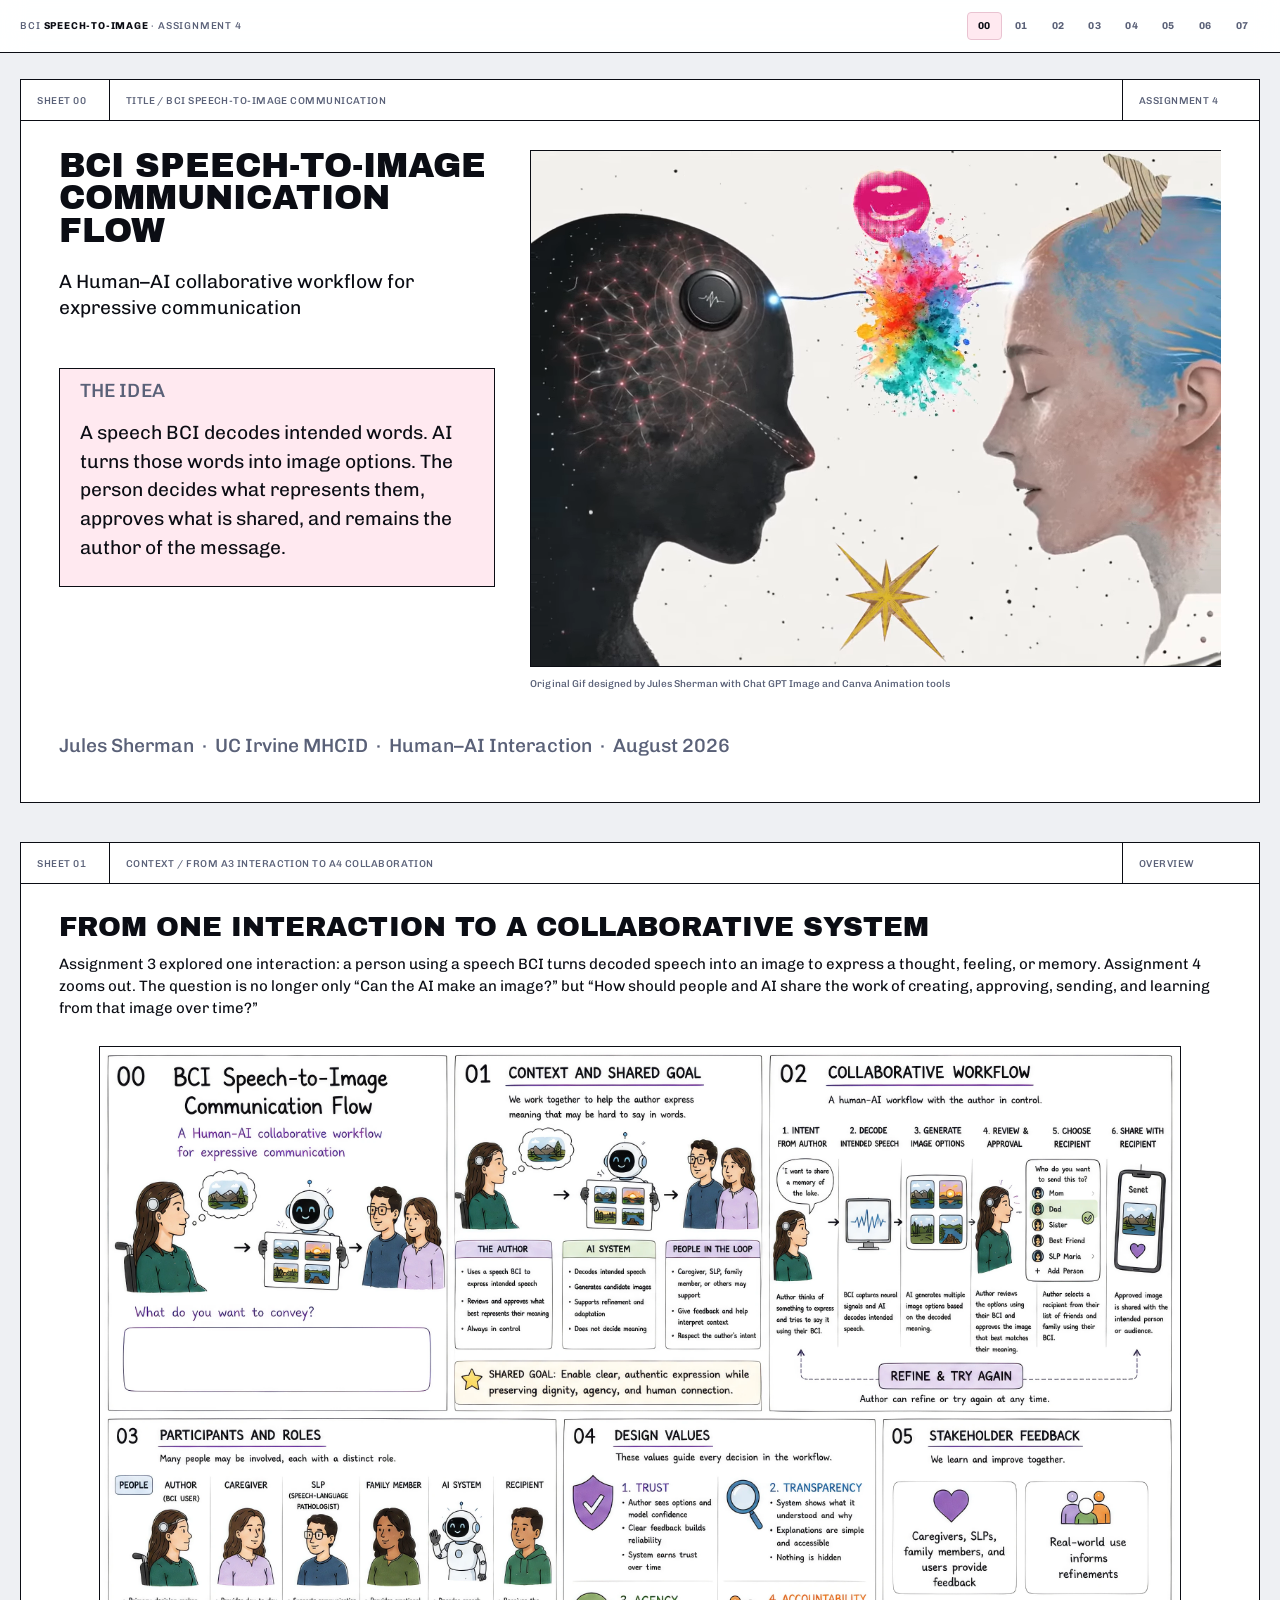
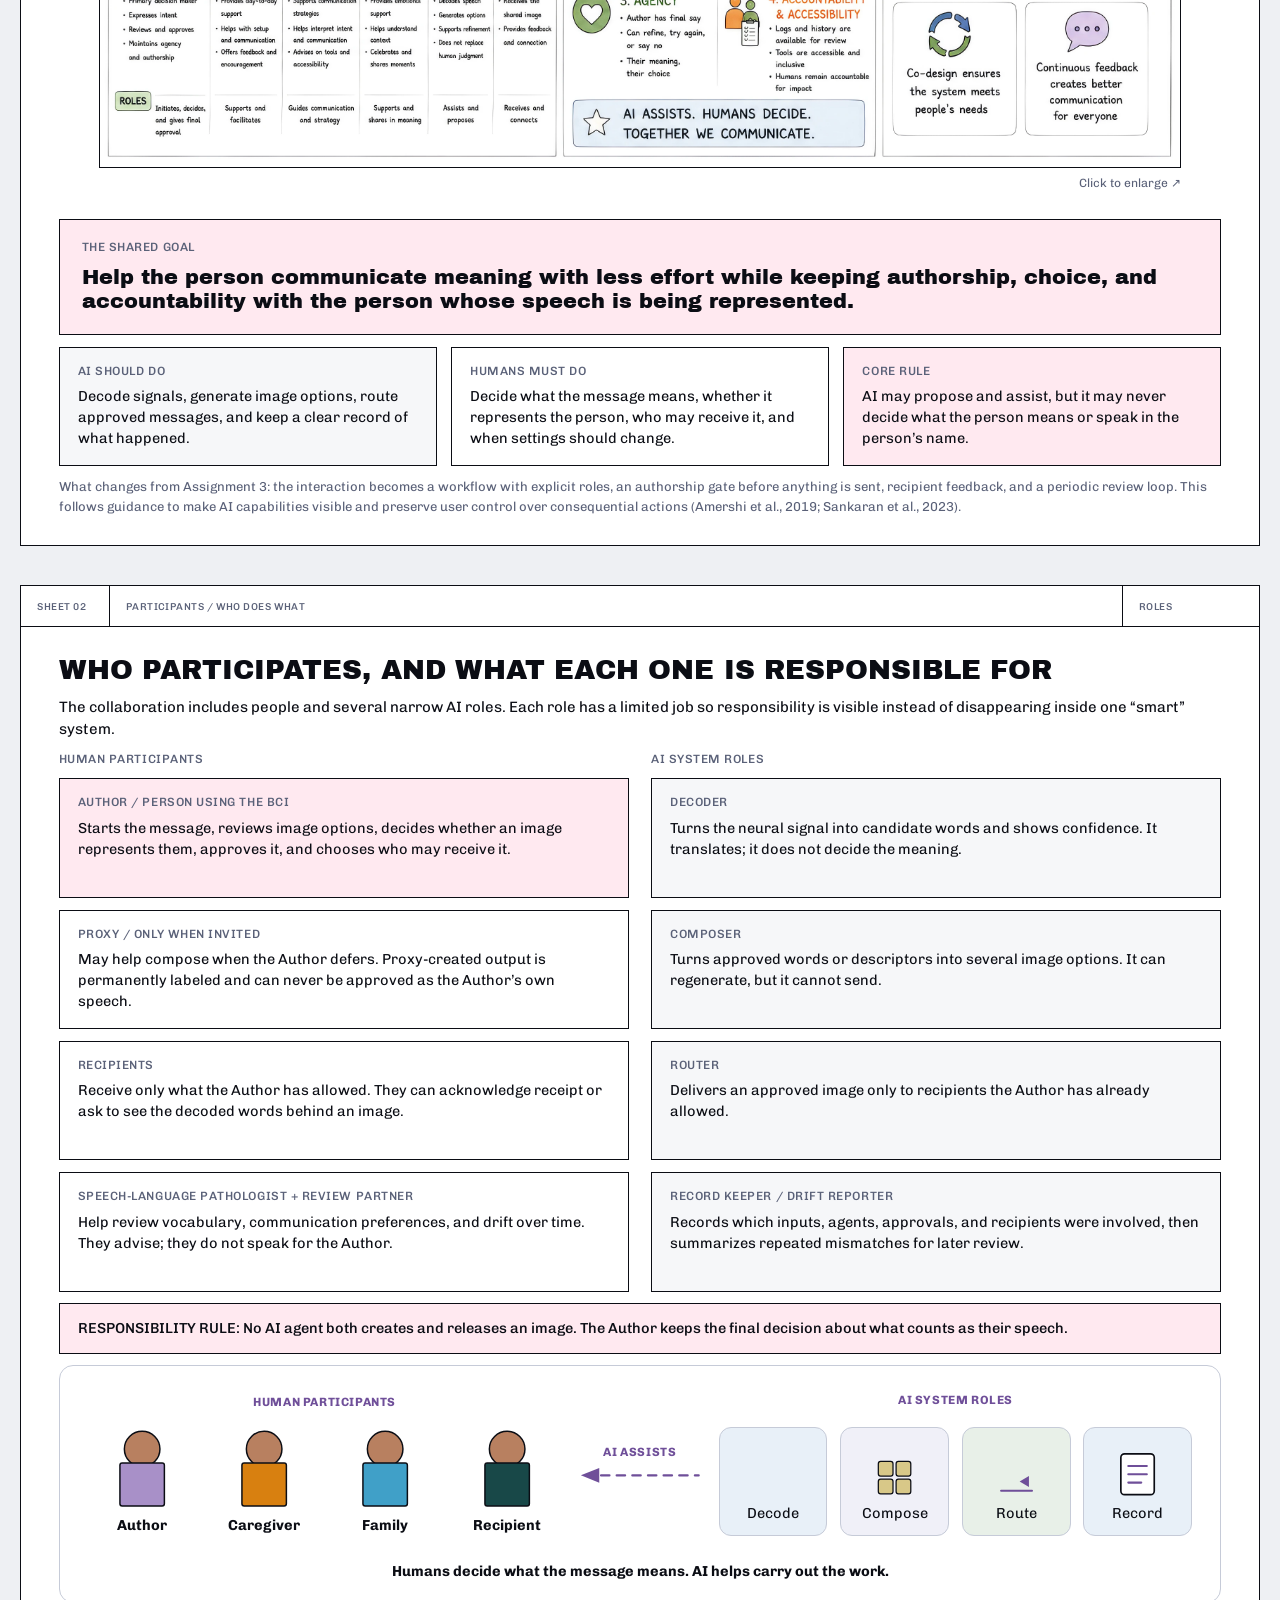
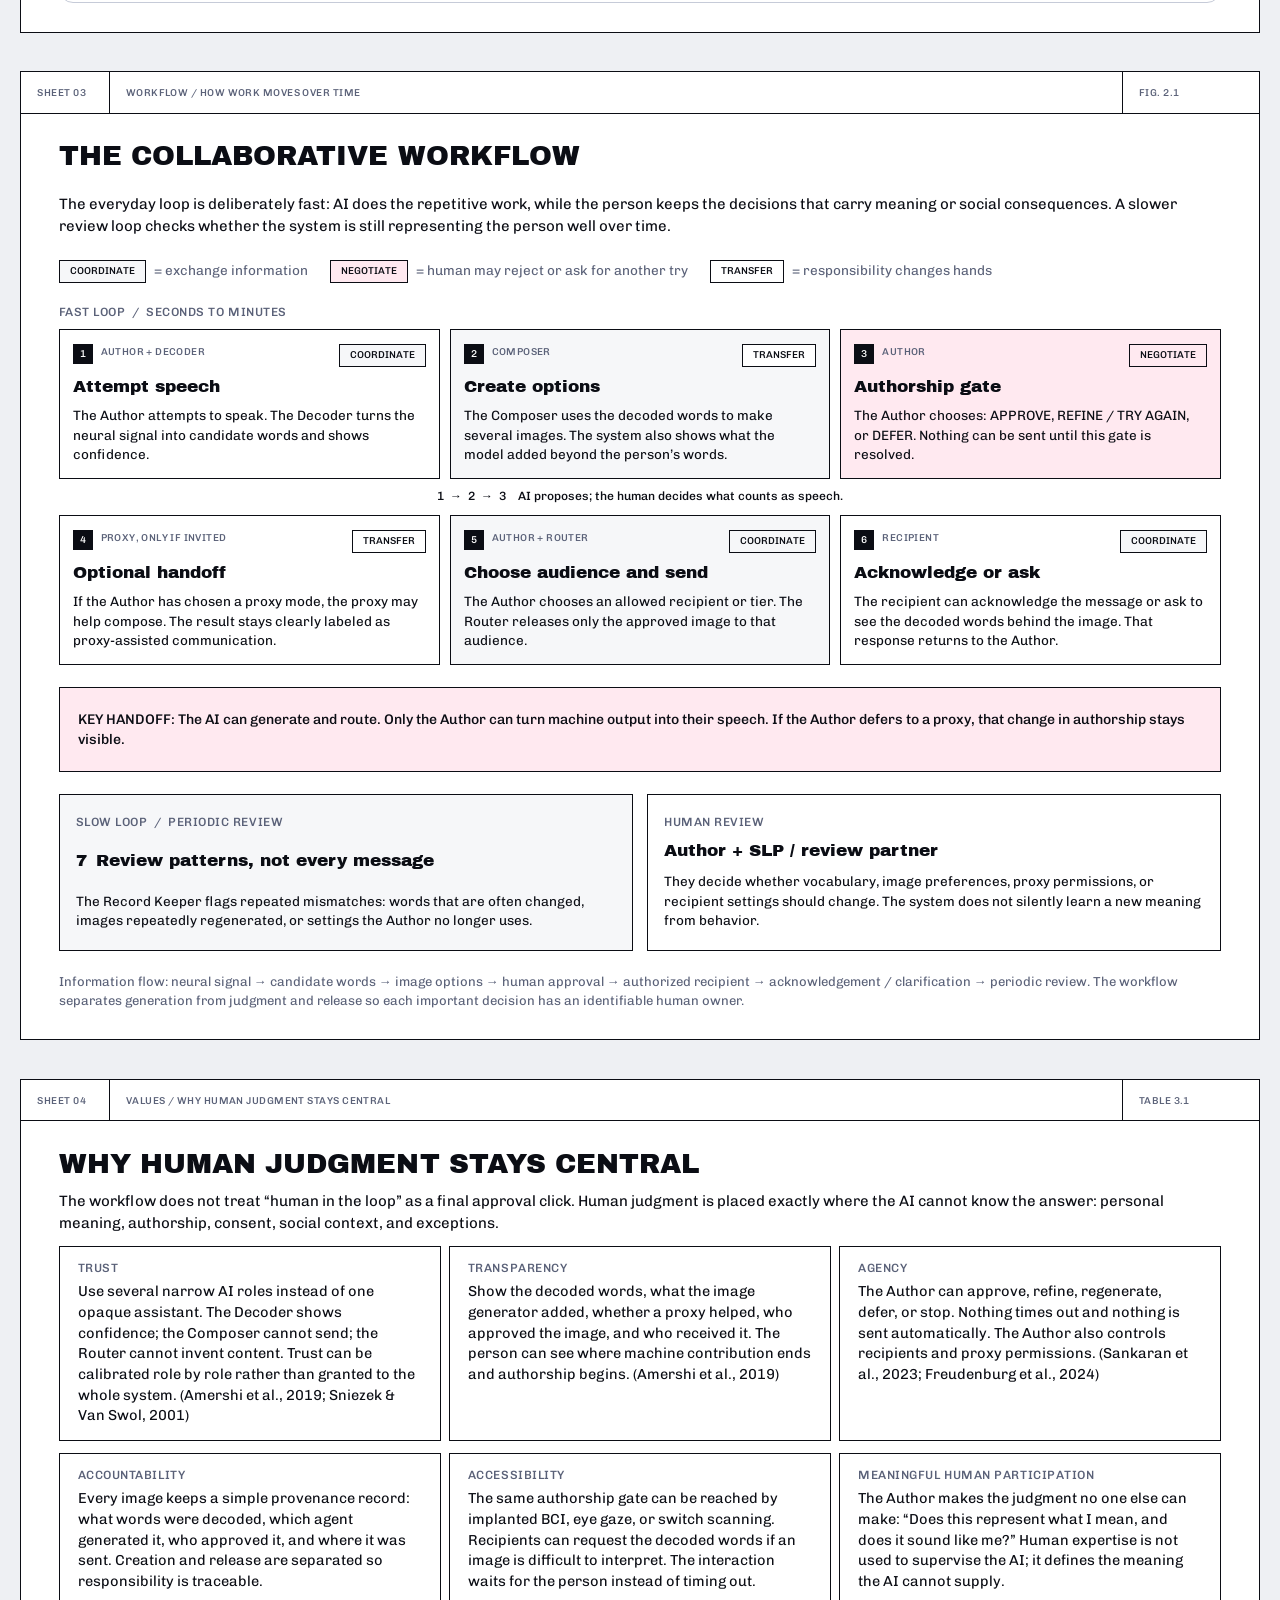
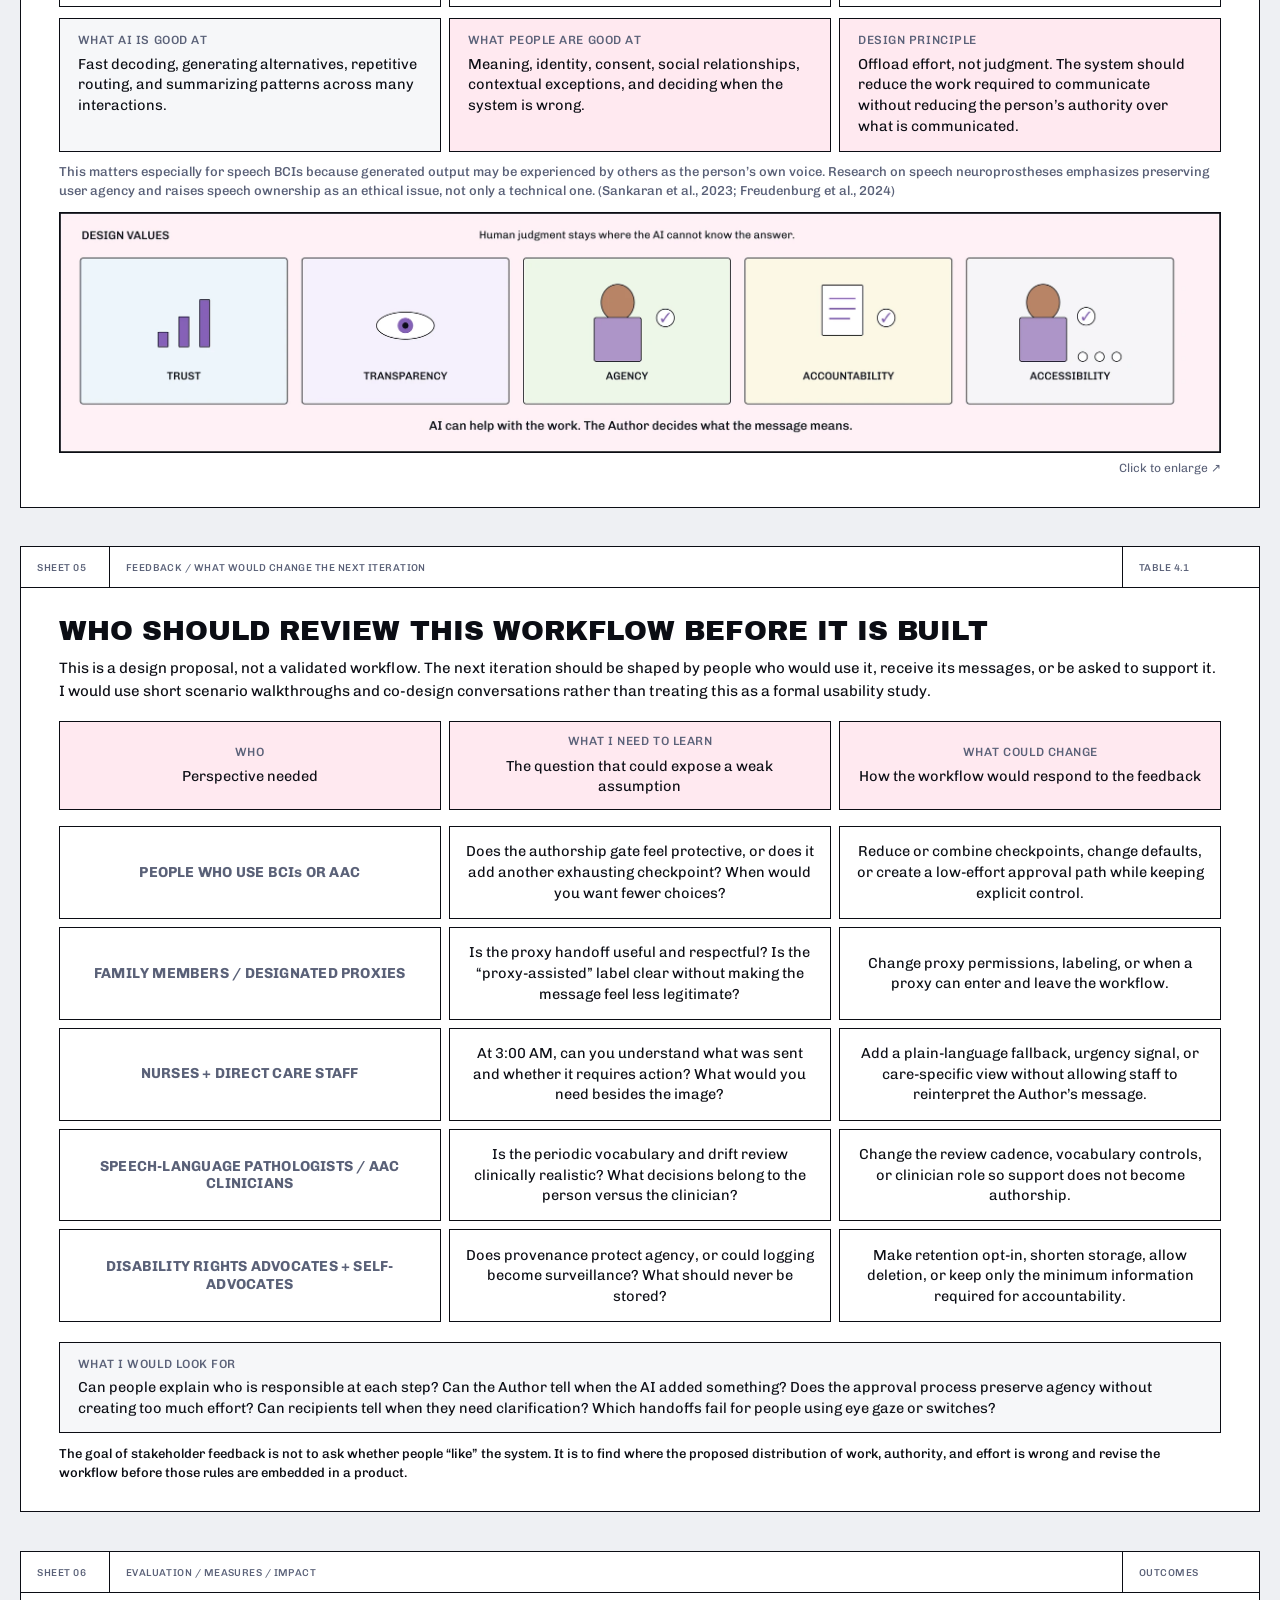
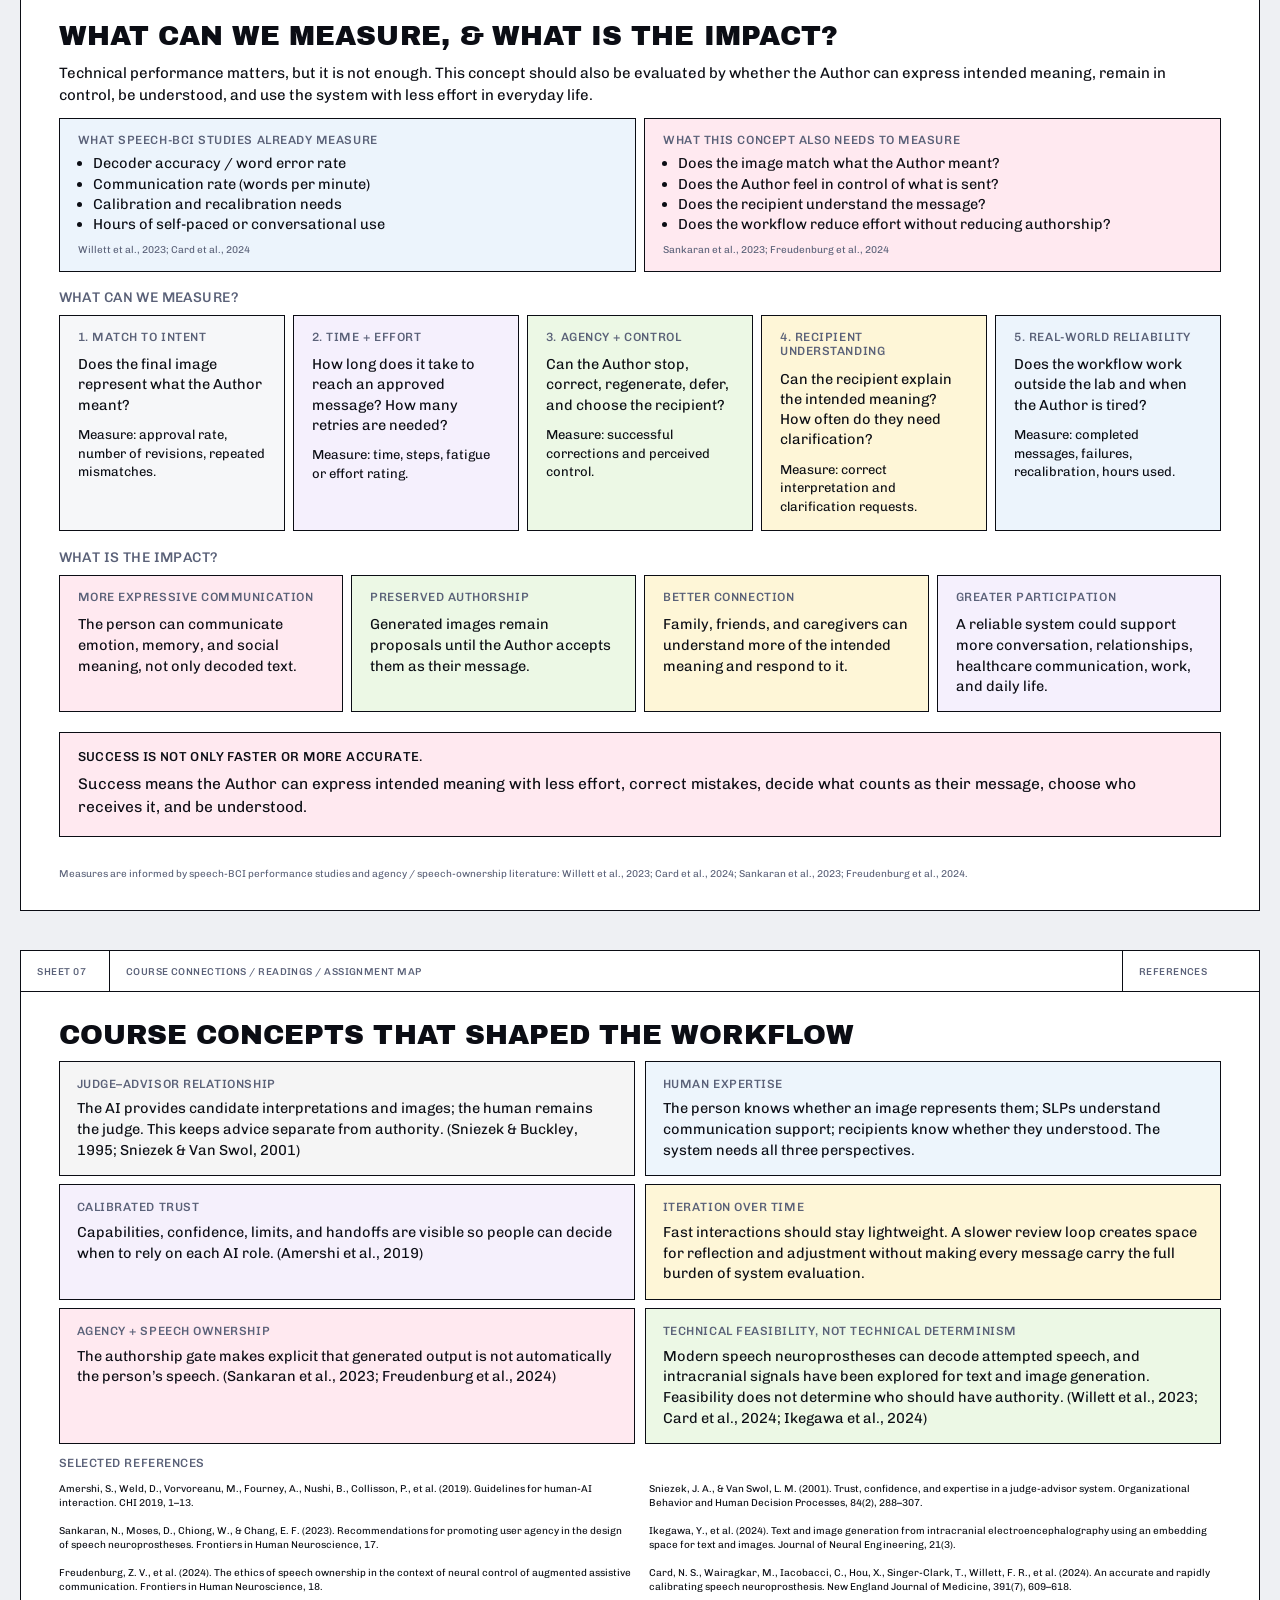
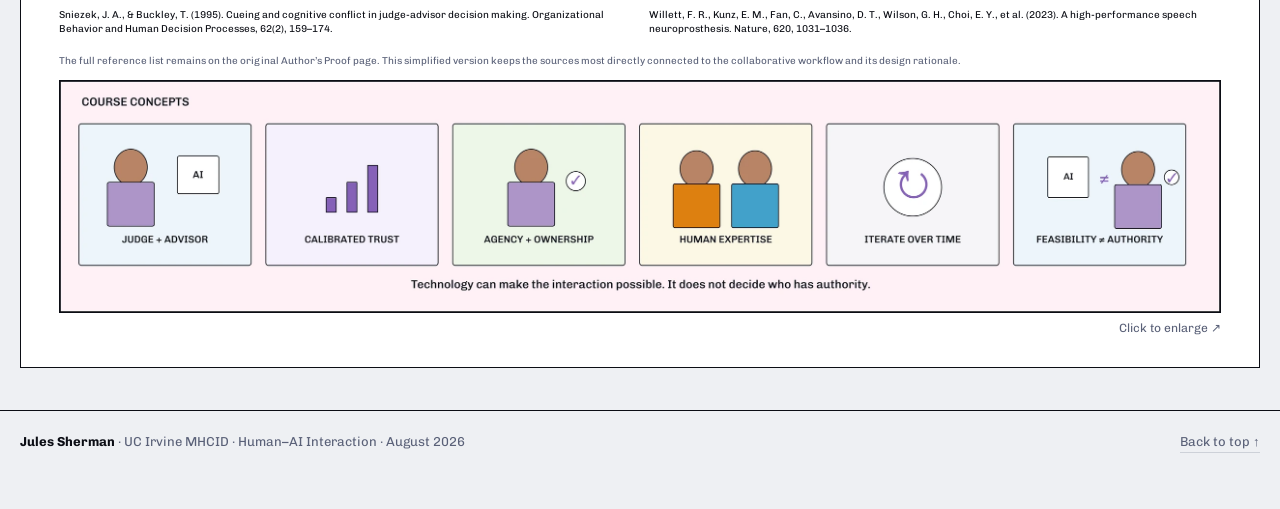
==== commit 726f06e9: "Add image viewer, lens, card hover; fix stylesheet caching" ====
--- a/index.html
+++ b/index.html
@@ -18,7 +18,7 @@
 
 <link rel="preload" href="assets/fonts/chivo-400.woff2" as="font" type="font/woff2" crossorigin>
 <link rel="preload" href="assets/fonts/archivo-black-400.woff2" as="font" type="font/woff2" crossorigin>
-<link rel="stylesheet" href="assets/sheets.css">
+<link rel="stylesheet" href="assets/sheets-v2.css">
 
 <link rel="icon" href="data:image/svg+xml,<svg xmlns='http://www.w3.org/2000/svg' viewBox='0 0 100 100'><rect width='100' height='100' fill='%230b0d14'/><text y='73' x='50' text-anchor='middle' font-size='60' font-family='Helvetica,Arial' font-weight='bold' fill='%23fff'>B</text></svg>">
 
--- a/assets/sheets-v2.css
+++ b/assets/sheets-v2.css
@@ -0,0 +1,433 @@
+/* ============================================================
+   BCI Speech-to-Image Communication Flow
+   Shared style system for the rebuilt sheets.
+
+   Values are taken from the Figma file, not estimated:
+     ink    #0b0d14      body text, every border
+     muted  #5a6178      labels, secondary type
+     pink   #ffe9f0      emphasis panels and table headers
+     panel  #f6f7f9      quiet panels
+   Type:  Archivo Black for sheet titles, Chivo 400/500/700 for the rest.
+
+   Two rules govern this file.
+   1. Text is written in normal sentence case and made uppercase by CSS.
+      A screen reader then reads words, not shouting, and acronyms such as
+      BCI or AAC stay literal because they are typed that way.
+   2. Nothing is positioned absolutely. Every sheet reflows down to a
+      320px screen, which is what WCAG 1.4.10 asks for.
+   ============================================================ */
+
+@font-face {
+  font-family: "Archivo Black";
+  src: url("fonts/archivo-black-400.woff2") format("woff2");
+  font-weight: 400; font-style: normal; font-display: swap;
+}
+@font-face {
+  font-family: "Chivo";
+  src: url("fonts/chivo-400.woff2") format("woff2");
+  font-weight: 400; font-style: normal; font-display: swap;
+}
+@font-face {
+  font-family: "Chivo";
+  src: url("fonts/chivo-500.woff2") format("woff2");
+  font-weight: 500; font-style: normal; font-display: swap;
+}
+@font-face {
+  font-family: "Chivo";
+  src: url("fonts/chivo-700.woff2") format("woff2");
+  font-weight: 700; font-style: normal; font-display: swap;
+}
+
+:root {
+  --ink: #0b0d14;
+  --muted: #5a6178;
+  --pink: #ffe9f0;
+  --panel: #f6f7f9;
+  --paper: #ffffff;
+  --page-bg: #eef0f3;
+
+  --rule: 1px solid var(--ink);
+  --gap: clamp(7px, 0.63vw, 10px);
+  --pad-x: clamp(16px, 2.9vw, 46px);
+  --pad-y: clamp(20px, 2.25vw, 36px);
+
+  --t-title: clamp(21px, 2.15vw, 34px);
+  --t-intro: clamp(15px, 1.07vw, 17px);
+  --t-body: clamp(14.5px, 0.95vw, 15px);
+  --t-label: clamp(12px, 0.82vw, 13px);
+  --t-foot: clamp(13px, 0.88vw, 14px);
+  --t-chrome: clamp(10px, 0.76vw, 12px);
+
+  --maxw: 1600px;
+}
+
+* { box-sizing: border-box; }
+
+body {
+  margin: 0;
+  background: var(--page-bg);
+  color: var(--ink);
+  font-family: Chivo, "Helvetica Neue", Helvetica, Arial, sans-serif;
+  font-size: var(--t-body);
+  line-height: 1.43;
+  -webkit-font-smoothing: antialiased;
+}
+
+/* ---------- the sheet shell ---------- */
+
+.sheet {
+  max-width: var(--maxw);
+  margin: 0 auto clamp(26px, 3vw, 44px);
+  background: var(--paper);
+  border: var(--rule);
+}
+
+.sheet__head {
+  display: flex;
+  align-items: stretch;
+  border-bottom: var(--rule);
+  font-size: var(--t-chrome);
+  font-weight: 500;
+  letter-spacing: 0.045em;
+  text-transform: uppercase;
+  color: var(--muted);
+}
+.sheet__head > * {
+  padding: 14px 16px 12px;
+  border-right: var(--rule);
+}
+.sheet__head > *:last-child { border-right: 0; }
+.sheet__head .is-num   { flex: 0 0 auto; width: clamp(84px, 6.9vw, 110px); }
+.sheet__head .is-topic { flex: 1 1 auto; min-width: 0; }
+.sheet__head .is-tag   { flex: 0 0 auto; width: clamp(96px, 10.6vw, 170px); }
+
+/* Below roughly 600px the three fixed cells cannot hold the topic text and
+   the sheet pushes past the viewport. Stack the strip instead of shrinking
+   the type to nothing. */
+@media (max-width: 600px) {
+  .sheet__head { display: block; }
+  .sheet__head > * {
+    display: block;
+    width: auto;
+    border-right: 0;
+    border-bottom: var(--rule);
+    padding: 9px 14px;
+  }
+  .sheet__head > *:last-child { border-bottom: 0; }
+}
+
+.sheet__body {
+  padding: var(--pad-y) var(--pad-x);
+  display: flex;
+  flex-direction: column;
+  gap: clamp(10px, 0.9vw, 14px);
+}
+
+.sheet__title {
+  margin: 0;
+  font-family: "Archivo Black", "Arial Black", sans-serif;
+  font-weight: 400;
+  font-size: var(--t-title);
+  line-height: 1.04;
+  letter-spacing: 0.002em;
+  text-transform: uppercase;
+}
+
+.sheet__intro {
+  margin: 0;
+  font-size: var(--t-intro);
+  line-height: 1.48;
+}
+
+.sheet__note {
+  margin: 0;
+  font-size: var(--t-foot);
+  font-weight: 500;
+  line-height: 1.45;
+}
+.sheet__note--quiet { color: var(--muted); }
+
+/* ---------- panels ---------- */
+
+.panel {
+  border: var(--rule);
+  padding: 14px 18px;
+  background: var(--panel);
+}
+.panel--pink  { background: var(--pink); }
+.panel--paper { background: var(--paper); }
+
+.panel__label {
+  margin: 0 0 6px;
+  font-size: var(--t-label);
+  font-weight: 500;
+  letter-spacing: 0.045em;
+  text-transform: uppercase;
+  color: var(--muted);
+  line-height: 1.2;
+}
+.panel__body { margin: 0; line-height: 1.43; }
+
+/* ---------- the data table ---------- */
+
+/* border-spacing also applies outside the edge cells. Pull the WRAPPER out
+   by one gap on each side so the table lines up with the body padding —
+   a negative margin on a block box widens it without overflowing. */
+.dtable-wrap { margin: 0 calc(var(--gap) * -1); }
+
+.dtable {
+  width: 100%;
+  border-collapse: separate;
+  border-spacing: var(--gap);
+  text-align: center;
+}
+
+.dtable caption {
+  text-align: left;
+  padding: 0 var(--gap) 8px;
+  font-size: var(--t-label);
+  font-weight: 500;
+  letter-spacing: 0.045em;
+  text-transform: uppercase;
+  color: var(--muted);
+}
+
+.dtable th,
+.dtable td {
+  border: var(--rule);
+  padding: 12px 16px;
+  vertical-align: middle;
+  width: 33.333%;
+  font-weight: 400;
+}
+
+/* row heights follow the Figma frame: header row 74px, body rows 116px */
+.dtable thead th { background: var(--pink); height: clamp(62px, 4.6vw, 74px); }
+.dtable tbody th,
+.dtable tbody td { height: clamp(92px, 7.25vw, 116px); }
+.dtable thead .h-label {
+  display: block;
+  font-size: var(--t-label);
+  font-weight: 500;
+  letter-spacing: 0.045em;
+  text-transform: uppercase;
+  color: var(--muted);
+  line-height: 1.2;
+  margin-bottom: 7px;
+}
+.dtable thead .h-desc {
+  display: block;
+  font-weight: 400;
+  line-height: 1.43;
+}
+
+.dtable tbody th[scope="row"] {
+  font-weight: 700;
+  color: var(--muted);
+  text-transform: uppercase;
+  letter-spacing: 0.015em;
+  line-height: 1.2;
+}
+
+/* CSS uppercase would turn "BCIs" into "BCIS". Anything wrapped in
+   .keepcase renders exactly as it is typed.                        */
+.keepcase { text-transform: none; }
+
+/* stacked cards on narrow screens — the table keeps its semantics,
+   only the visual arrangement changes                              */
+/* The in-cell column key. Hidden on wide screens where the real column
+   header is visible above; shown once the table stacks. It is
+   aria-hidden because the cell still gets its column header from the
+   table's own header association — without this the name is announced
+   twice. */
+.colkey { display: none; }
+
+/* Stacked cards on narrow screens.
+   IMPORTANT: display:block on table elements removes the table role from
+   the accessibility tree in every major browser, which would throw away
+   the row and column header association this sheet exists to provide.
+   The markup therefore carries explicit ARIA roles (role="table",
+   "rowgroup", "row", "columnheader", "rowheader", "cell") so the
+   semantics survive the layout change. Do not remove them. */
+@media (max-width: 860px) {
+  .dtable, .dtable thead, .dtable tbody,
+  .dtable tr, .dtable th, .dtable td { display: block; width: auto; }
+  .dtable { border-spacing: 0; margin: 0; width: 100%; }
+
+  /* keep the header in the accessibility tree but out of the layout;
+     it must be display:block first or overflow cannot clip it and its
+     text widens the whole page */
+  .dtable thead {
+    position: absolute;
+    width: 1px; height: 1px;
+    margin: -1px; padding: 0; border: 0;
+    overflow: hidden;
+    clip-path: inset(50%);
+    white-space: nowrap;
+  }
+
+  .dtable tr { border: var(--rule); margin-bottom: 12px; }
+  .dtable th, .dtable td { border: 0; border-bottom: var(--rule); text-align: left; }
+  .dtable thead th,
+  .dtable tbody th,
+  .dtable tbody td { height: auto; }
+  .dtable tr > *:last-child { border-bottom: 0; }
+  .dtable tbody th[scope="row"] { background: var(--pink); }
+
+  .colkey {
+    display: block;
+    font-size: var(--t-label);
+    font-weight: 500;
+    letter-spacing: 0.045em;
+    text-transform: uppercase;
+    color: var(--muted);
+    margin-bottom: 5px;
+  }
+}
+
+/* ============================================================
+   INTERACTION
+   Three additions, in the order they matter.
+
+   1. Every illustration opens full size. The markup is a real link to
+      the image file, so it works with JavaScript switched off; the
+      script upgrades it to an in-page viewer. Never make the picture a
+      <button> only — that strands anyone whose script did not load.
+   2. A magnifying lens follows the mouse over an illustration. This is
+      a bonus for mouse users and nothing else, so it is gated behind
+      `hover: hover and pointer: fine`. It must never be the only way to
+      see a picture larger — point 1 is what carries that.
+   3. Cards lift on hover AND on keyboard focus. The shadow is solid
+      ink with a hard edge, drawn from the same 1px rule that borders
+      every box here, rather than a soft glow — a blur would be the only
+      out-of-focus thing on the page.
+   ============================================================ */
+
+/* ---------- 1 + 2. illustrations ---------- */
+
+.fig { position: relative; }
+
+.fig > .zoom {
+  display: block;
+  border: var(--rule);
+  cursor: zoom-in;
+  line-height: 0;
+  /* the lens is a child positioned over the image; clip it at the
+     picture's edge so a lens near the right edge cannot widen the page */
+  overflow: hidden;
+  position: relative;
+}
+.fig > .zoom:focus-visible { outline: 3px solid var(--ink); outline-offset: 3px; }
+
+.fig figcaption {
+  display: flex; justify-content: flex-end;
+  padding-top: 7px;
+  font-size: var(--t-label);
+}
+.fig figcaption a {
+  color: var(--muted); text-decoration: none;
+  border-bottom: 1px solid transparent;
+}
+.fig figcaption a:hover { color: var(--ink); border-bottom-color: var(--muted); }
+
+/* display:none rather than opacity:0 — a hidden-but-present 240px circle
+   still counts toward its container's scroll height, which made the
+   picture report itself as overflowing at every screen width. */
+.lens {
+  display: none;
+  position: absolute; top: 0; left: 0; z-index: 3;
+  width: 240px; height: 240px; border-radius: 50%;
+  border: 2px solid var(--ink);
+  box-shadow: 0 6px 26px rgba(0, 0, 0, 0.3);
+  background-repeat: no-repeat; background-color: var(--paper);
+  pointer-events: none;
+}
+.lens.is-on { display: block; }
+
+/* on a short picture a 240px lens is taller than the picture itself */
+@media (max-width: 900px) {
+  .lens { width: 170px; height: 170px; }
+}
+
+/* the lens replaces the pointer while it is showing */
+.fig > .zoom.lens-active { cursor: none; }
+
+/* ---------- 1. the full-size viewer ---------- */
+
+.viewer {
+  width: 96vw; max-width: none; height: 94vh;
+  padding: 0; border: var(--rule); background: var(--paper);
+}
+.viewer::backdrop { background: rgba(11, 13, 20, 0.72); }
+.viewer__bar {
+  display: flex; gap: 12px; align-items: center;
+  padding: 9px 14px; border-bottom: var(--rule);
+  font-size: var(--t-label); letter-spacing: 0.045em;
+  text-transform: uppercase; color: var(--muted);
+}
+.viewer__bar .viewer__hint { min-width: 0; overflow: hidden; text-overflow: ellipsis; white-space: nowrap; }
+.viewer__close {
+  margin-left: auto; flex: 0 0 auto;
+  font: inherit; font-size: var(--t-foot); text-transform: none; letter-spacing: 0;
+  color: var(--ink); background: var(--paper);
+  border: var(--rule); padding: 6px 14px; cursor: pointer;
+}
+.viewer__close:hover { background: var(--panel); }
+.viewer__pane {
+  height: calc(100% - 43px); overflow: auto; background: var(--page-bg);
+  touch-action: pan-x pan-y pinch-zoom;   /* let phones pinch to zoom */
+  overscroll-behavior: contain;
+}
+.viewer__pane:focus-visible { outline: 3px solid var(--ink); outline-offset: -3px; }
+.viewer__pane img { display: block; max-width: none; cursor: grab; }
+.viewer__pane.is-dragging img { cursor: grabbing; }
+
+/* ---------- 3. cards lift on hover and on keyboard focus ---------- */
+
+/* Only cards that sit in a group of cards. A lone full-width panel —
+   Sheet 01's shared goal, Sheet 05's note — stays still, because there
+   is nothing there to compare it against and the movement would just
+   be noise. */
+.panel:has(~ .panel),
+.panel ~ .panel,
+.split > div,
+.step {
+  transition: transform 0.14s ease, box-shadow 0.14s ease;
+}
+.panel:has(~ .panel):hover, .panel ~ .panel:hover,
+.split > div:hover, .step:hover,
+.panel:has(~ .panel):focus-visible, .panel ~ .panel:focus-visible,
+.split > div:focus-visible, .step:focus-visible {
+  transform: translate(-3px, -3px);
+  box-shadow: 6px 6px 0 0 var(--ink);
+}
+
+/* ---------- utilities ---------- */
+
+.sr-only {
+  position: absolute;
+  width: 1px; height: 1px;
+  padding: 0; margin: -1px;
+  overflow: hidden;
+  clip: rect(0 0 0 0);
+  white-space: nowrap;
+  border: 0;
+}
+
+:where(a, button, [tabindex]):focus-visible {
+  outline: 3px solid var(--ink);
+  outline-offset: 2px;
+}
+
+@media (prefers-reduced-motion: reduce) {
+  *, *::before, *::after { animation-duration: 0.01ms !important; transition-duration: 0.01ms !important; }
+
+  /* someone who has asked their system for less motion still gets the
+     shadow — they just do not get the shift that causes it */
+  .panel:has(~ .panel):hover, .panel ~ .panel:hover,
+  .split > div:hover, .step:hover,
+  .panel:has(~ .panel):focus-visible, .panel ~ .panel:focus-visible,
+  .split > div:focus-visible, .step:focus-visible {
+    transform: none;
+  }
+}
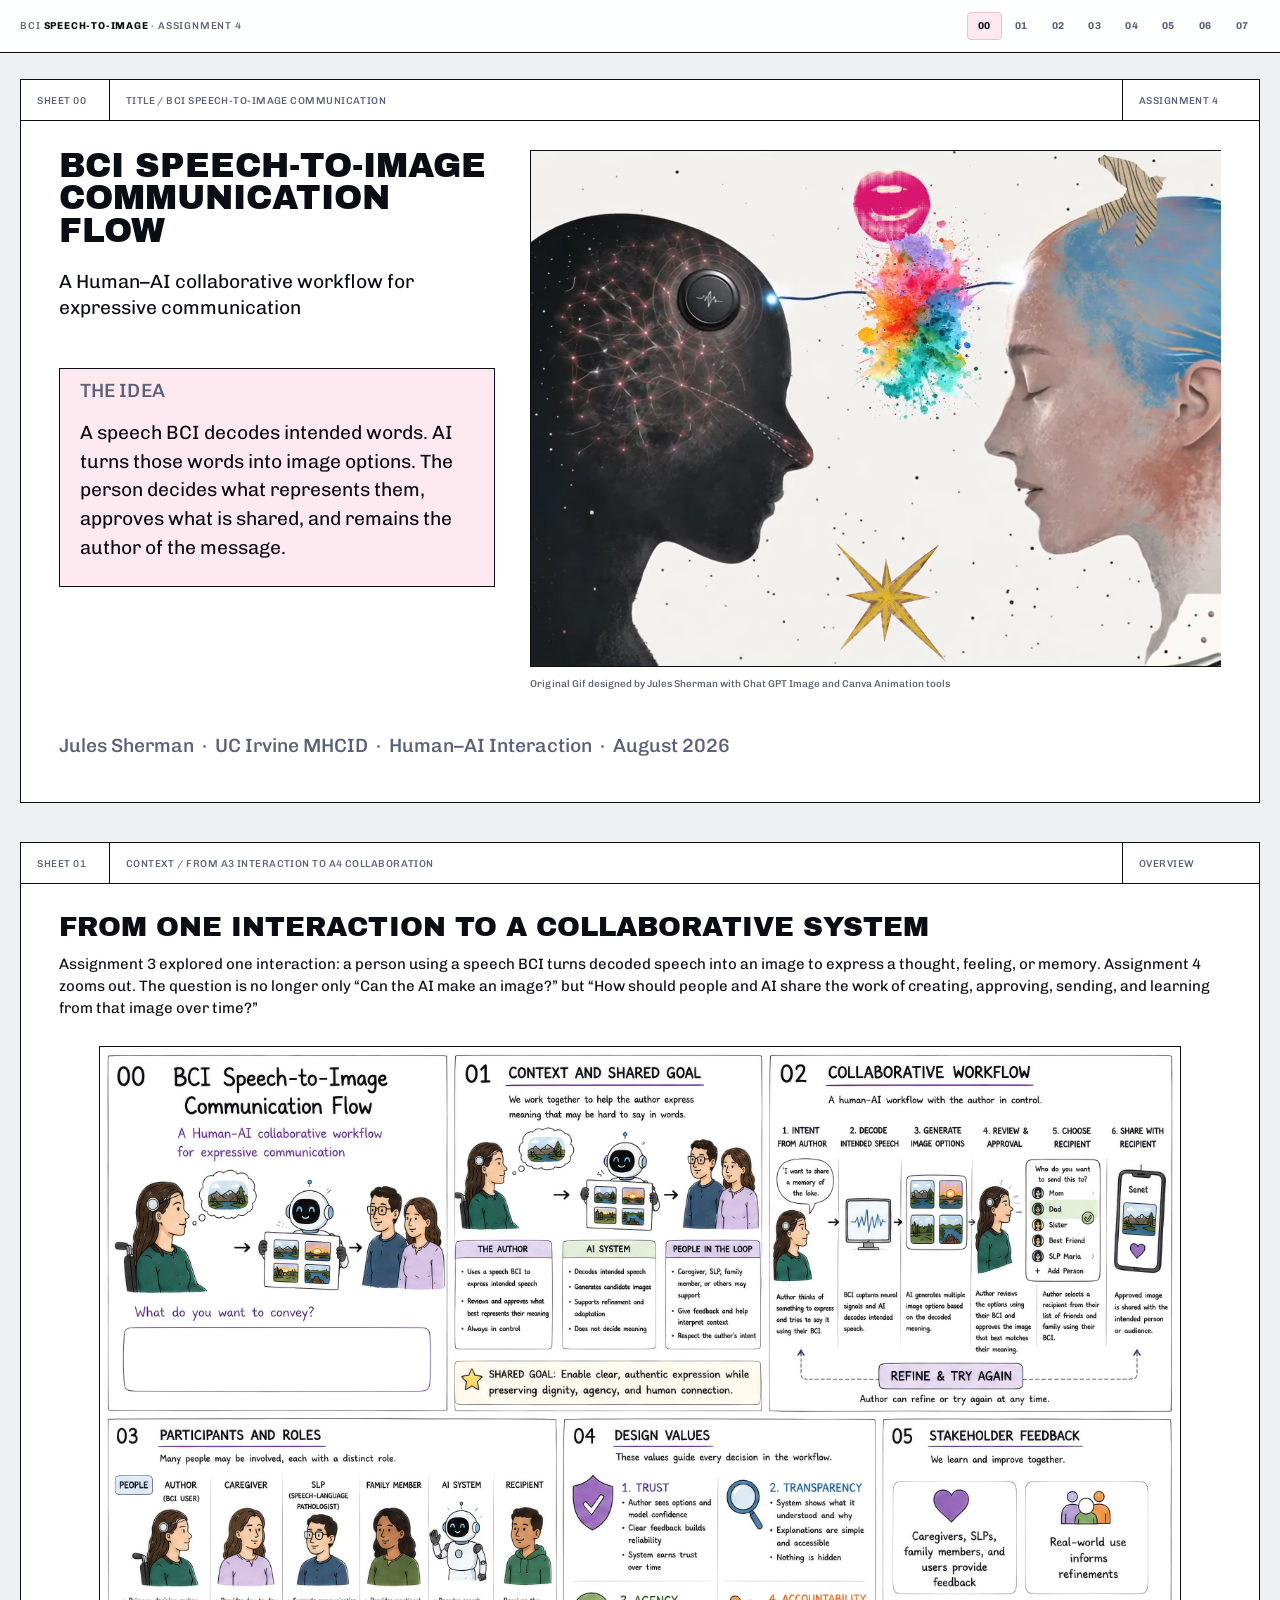
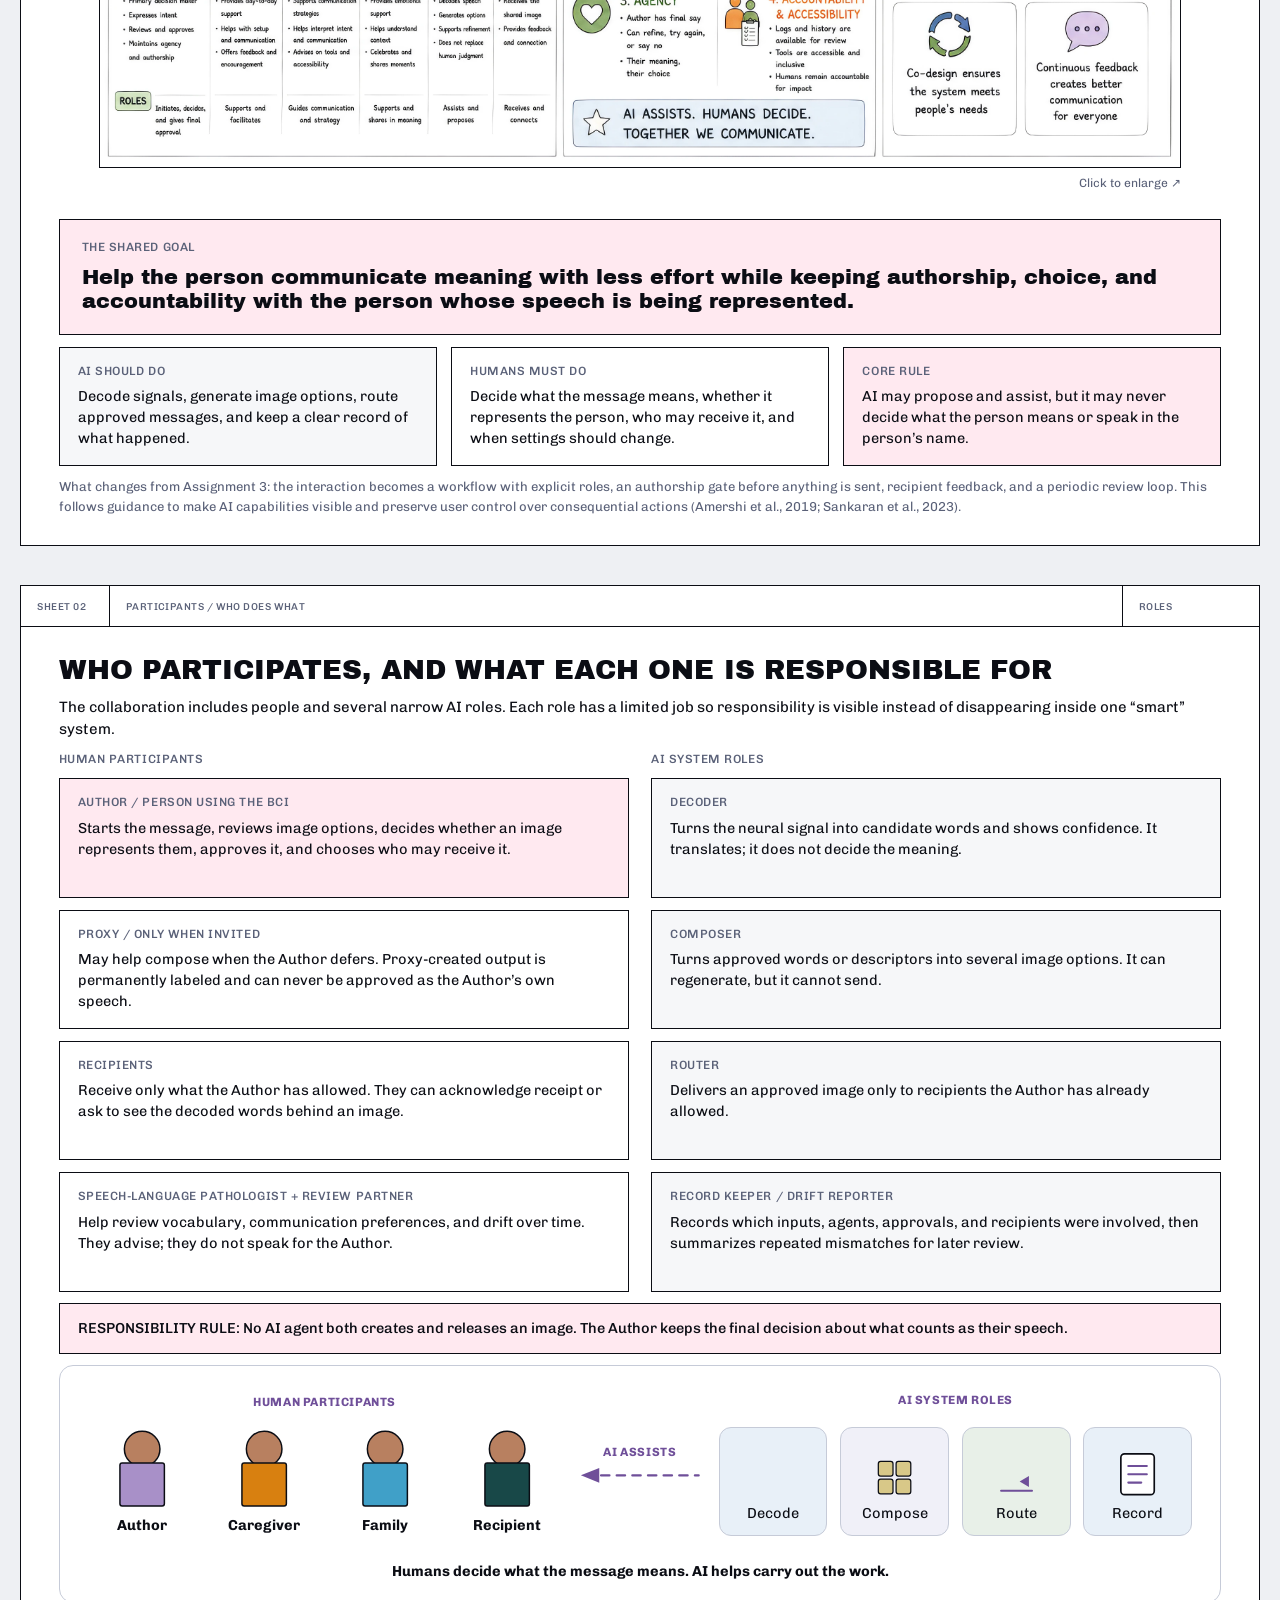
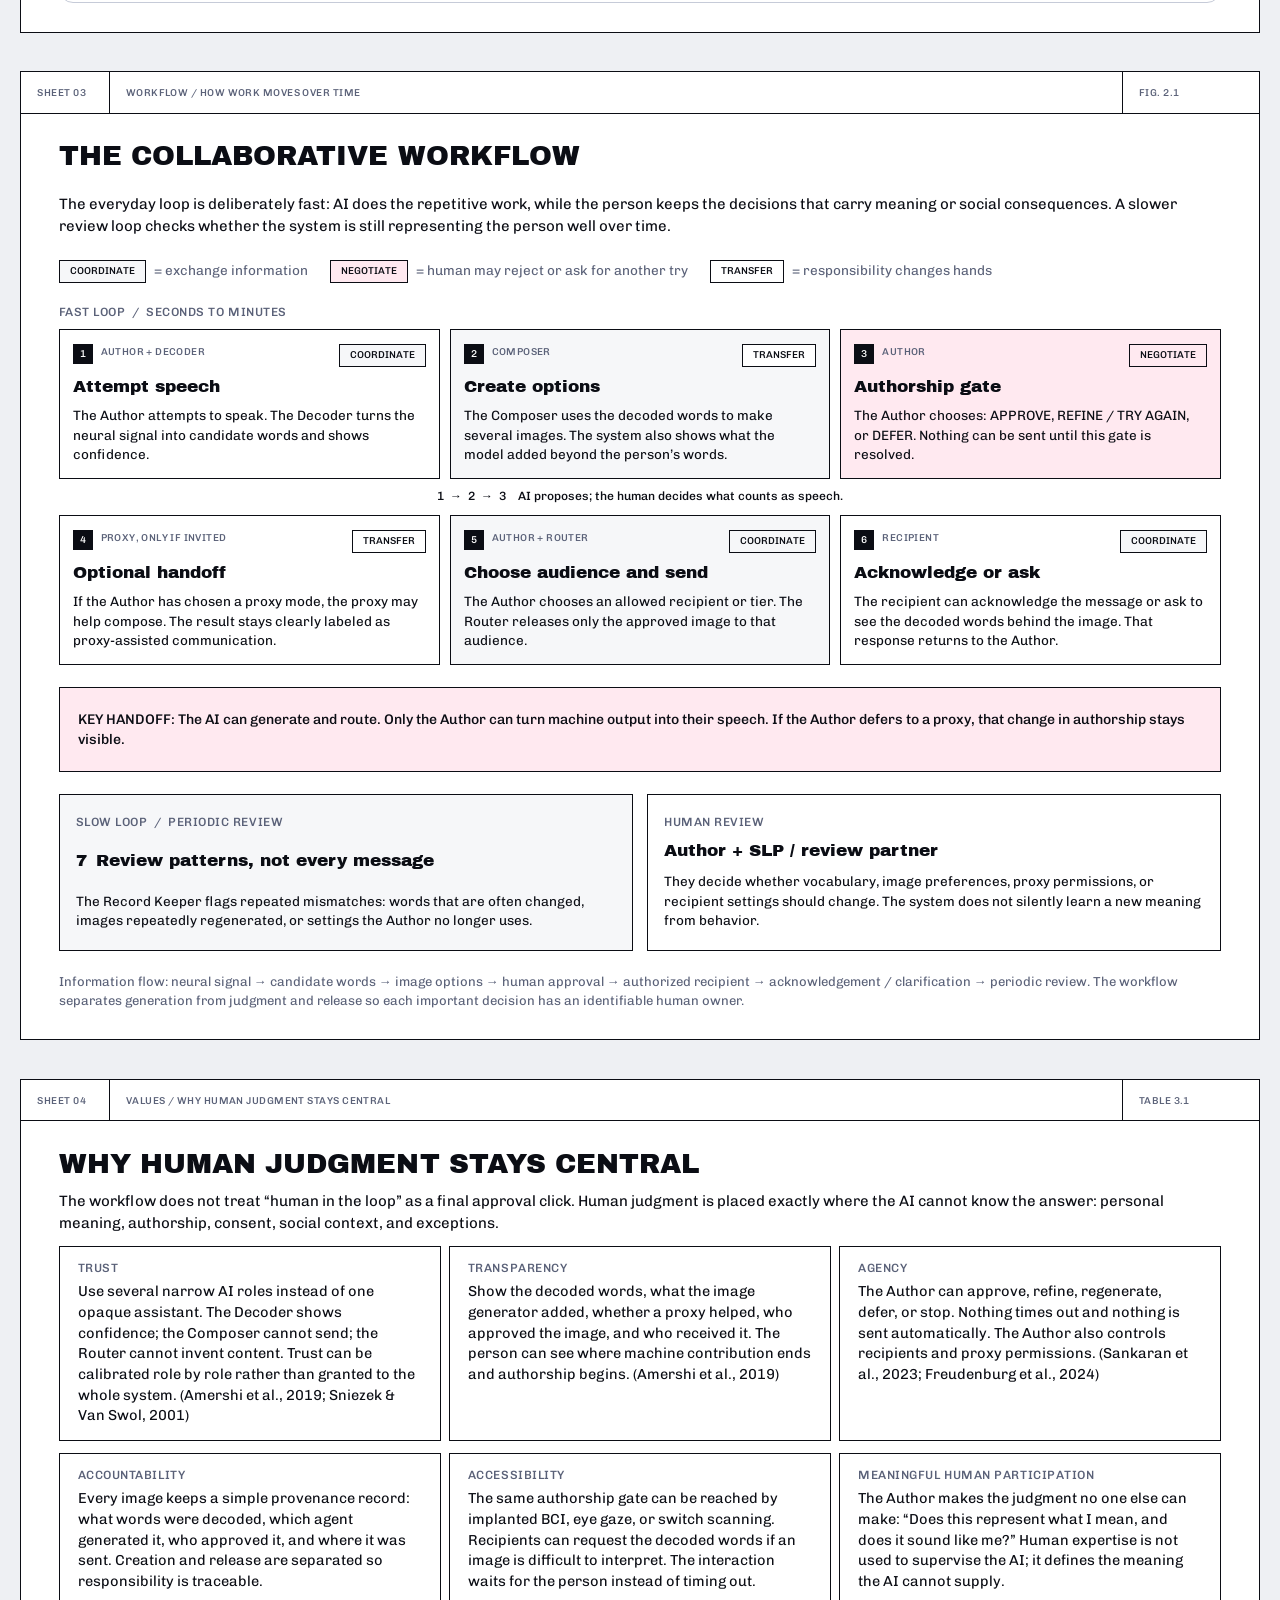
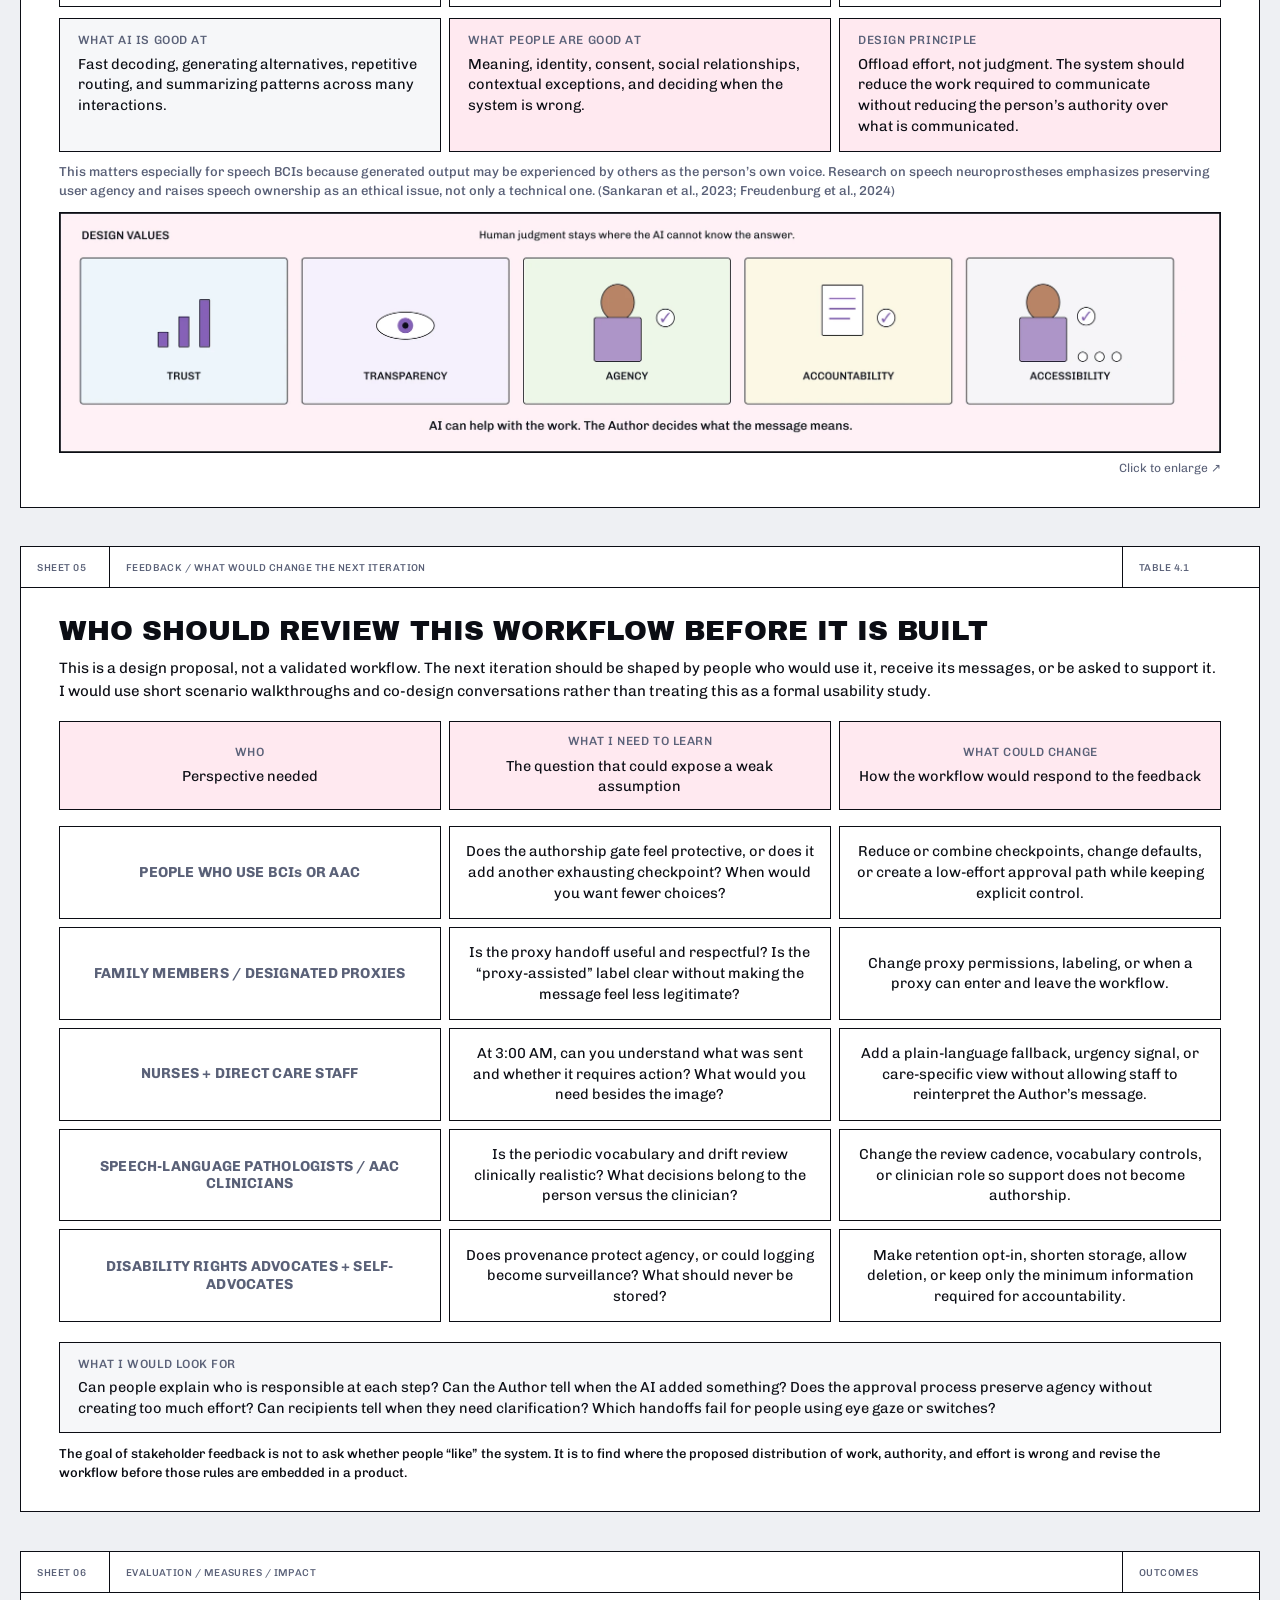
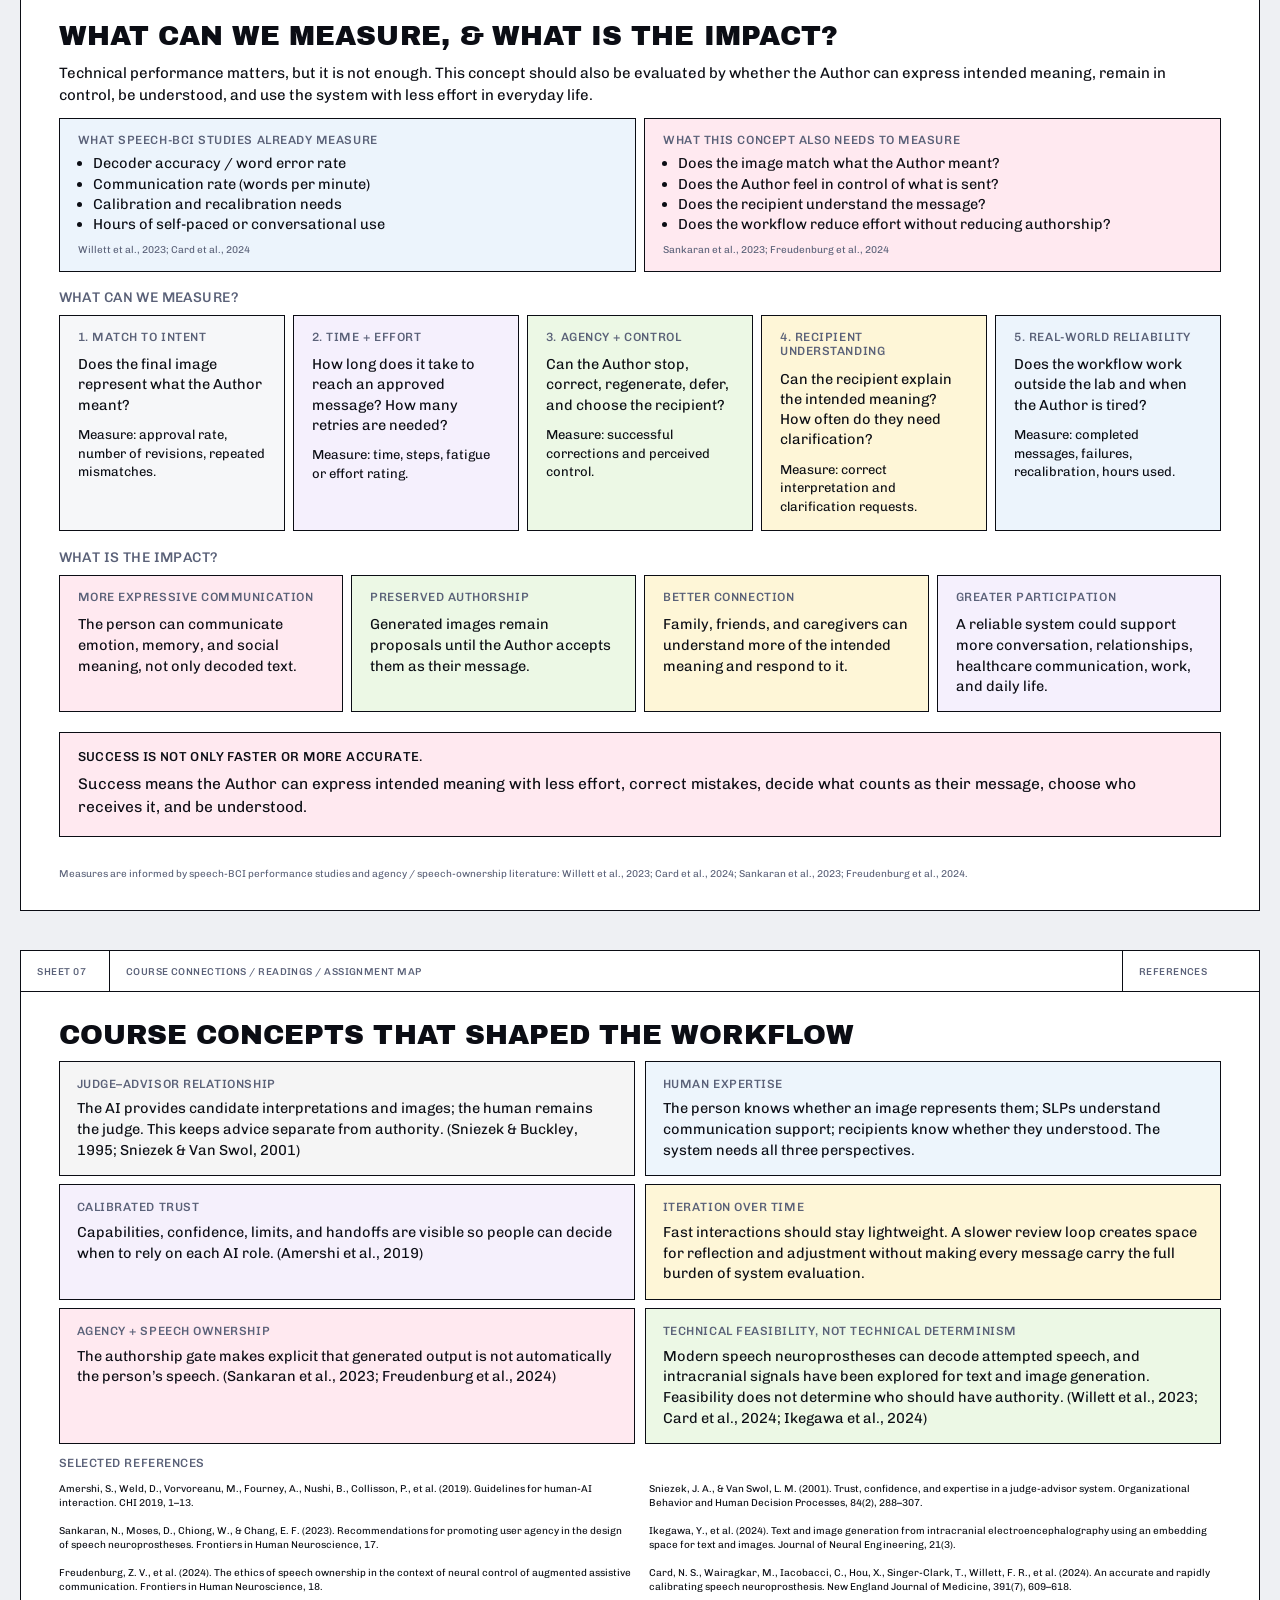
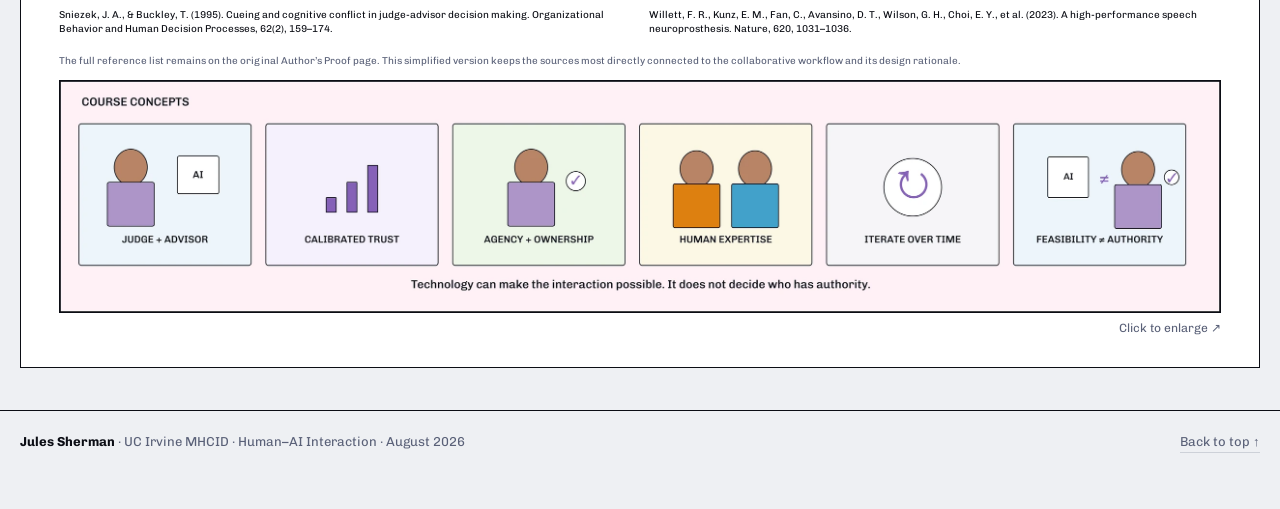
==== commit 7cf751fe: "Fix empty viewer when reopening straight after closing" ====
--- a/index.html
+++ b/index.html
@@ -1687,8 +1687,11 @@
     });
 
     document.getElementById('viewerClose').addEventListener('click', function () { dlg.close(); });
-    /* free the memory when it closes */
-    dlg.addEventListener('close', function () { pane.innerHTML = ''; });
+    /* Do NOT empty the pane on the dialog's `close` event. That event is
+       delivered asynchronously, so closing one picture and immediately
+       opening another wipes the new picture after it has been inserted
+       and you get an empty viewer. open() clears the pane before it
+       inserts, which is the only clearing this needs. */
     /* clicking the dark surround closes it */
     dlg.addEventListener('click', function (e) { if (e.target === dlg) dlg.close(); });
 
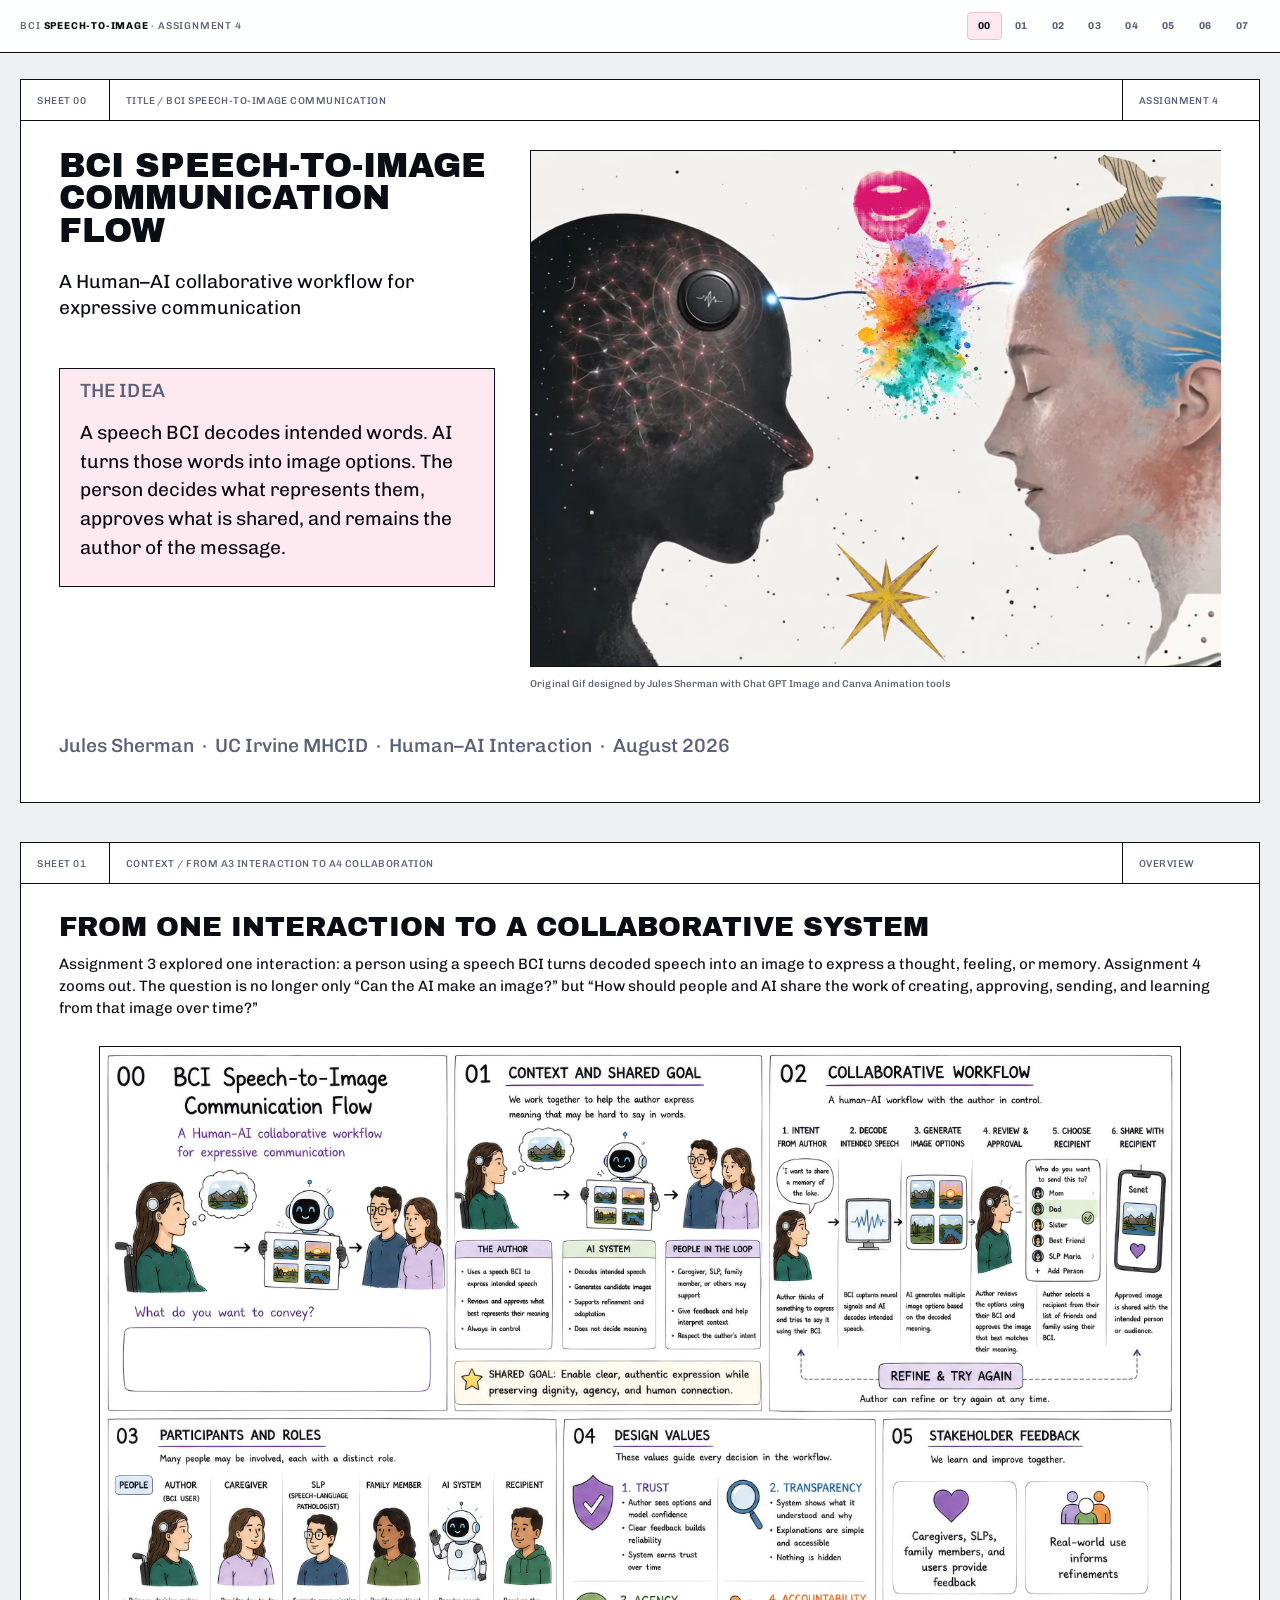
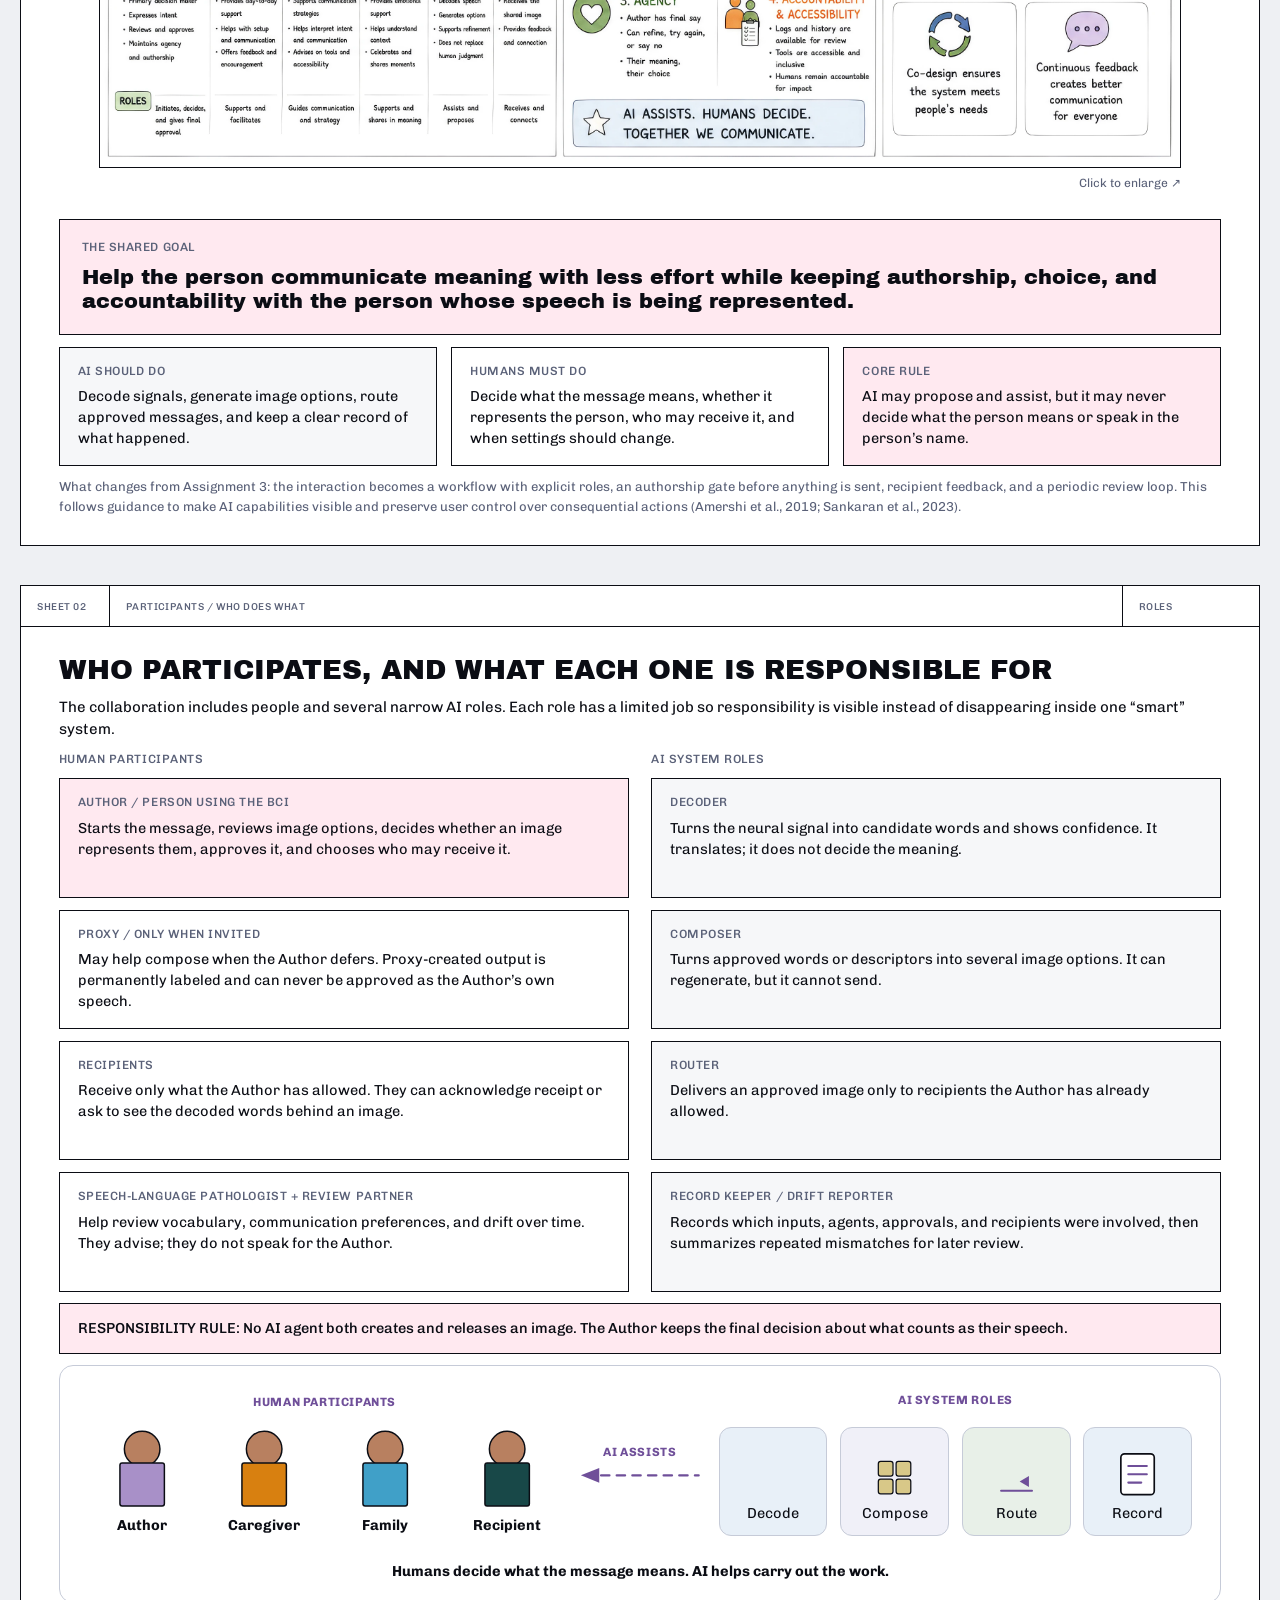
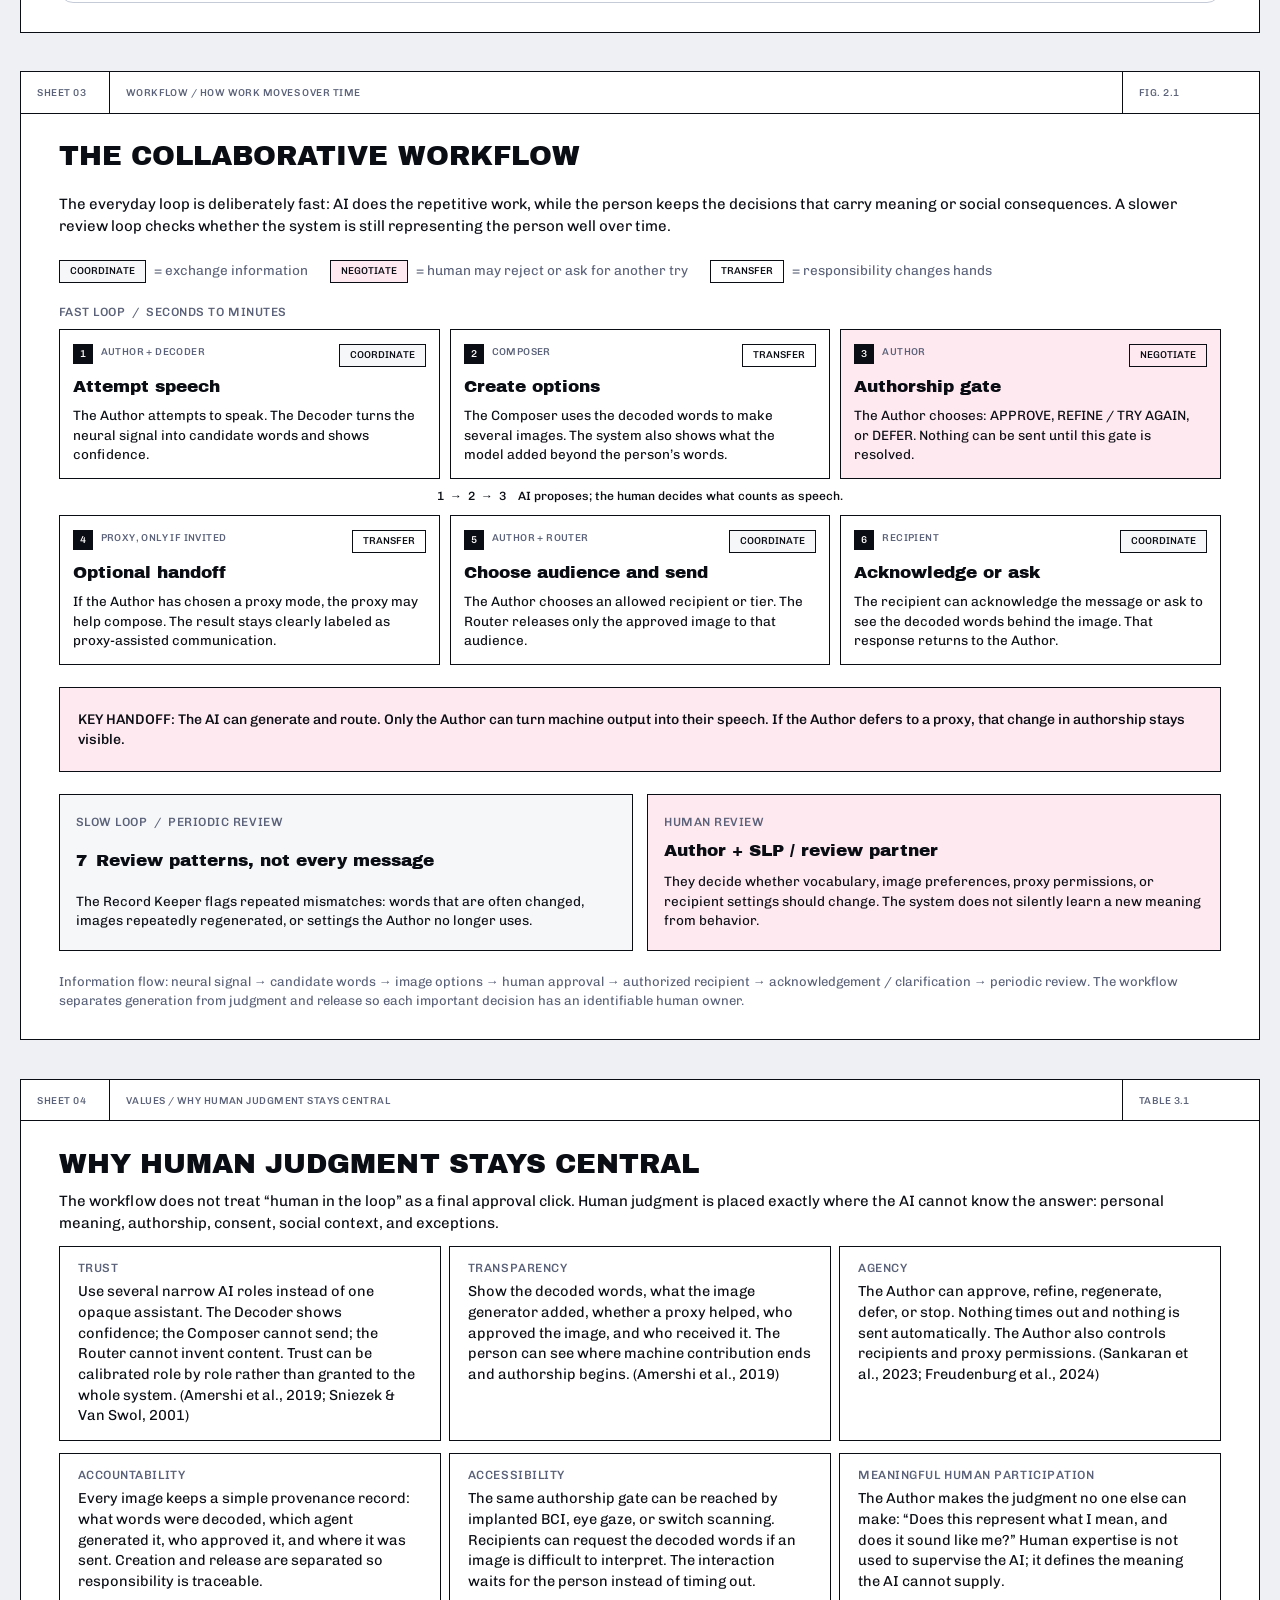
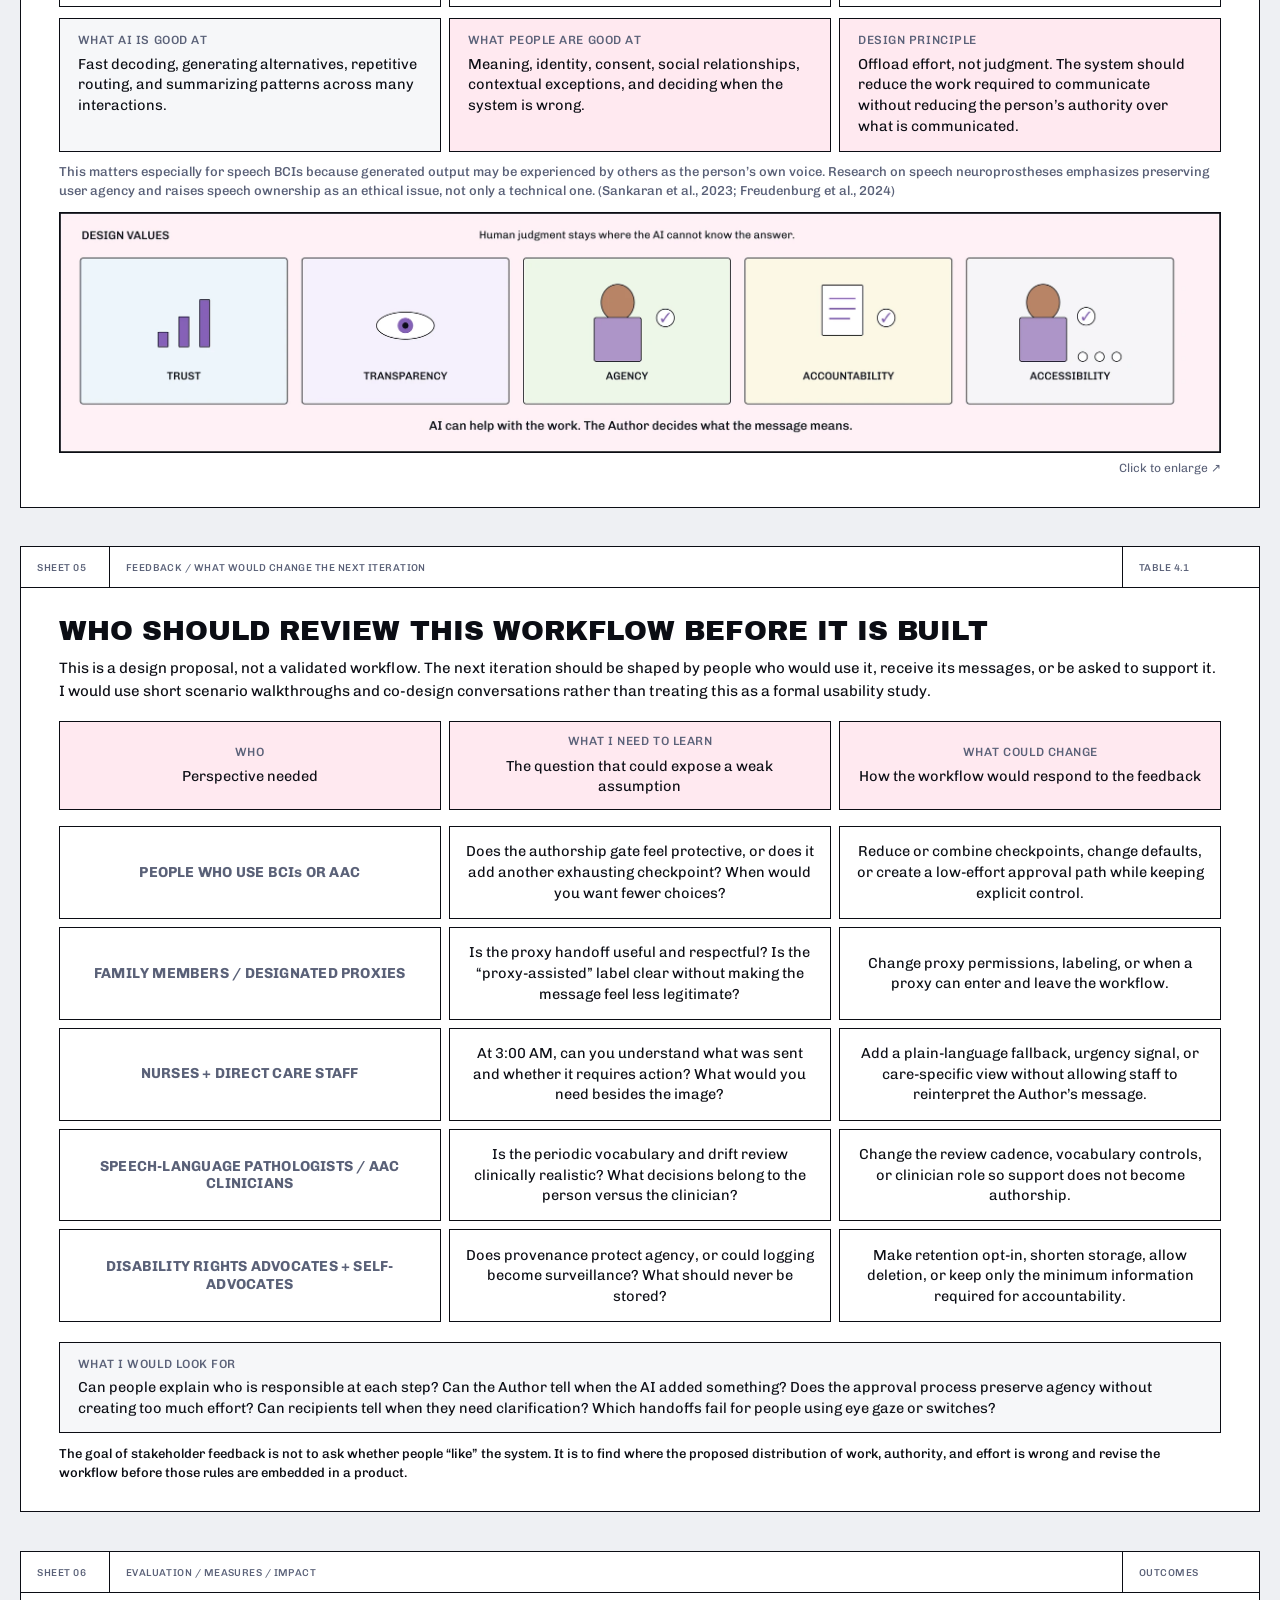
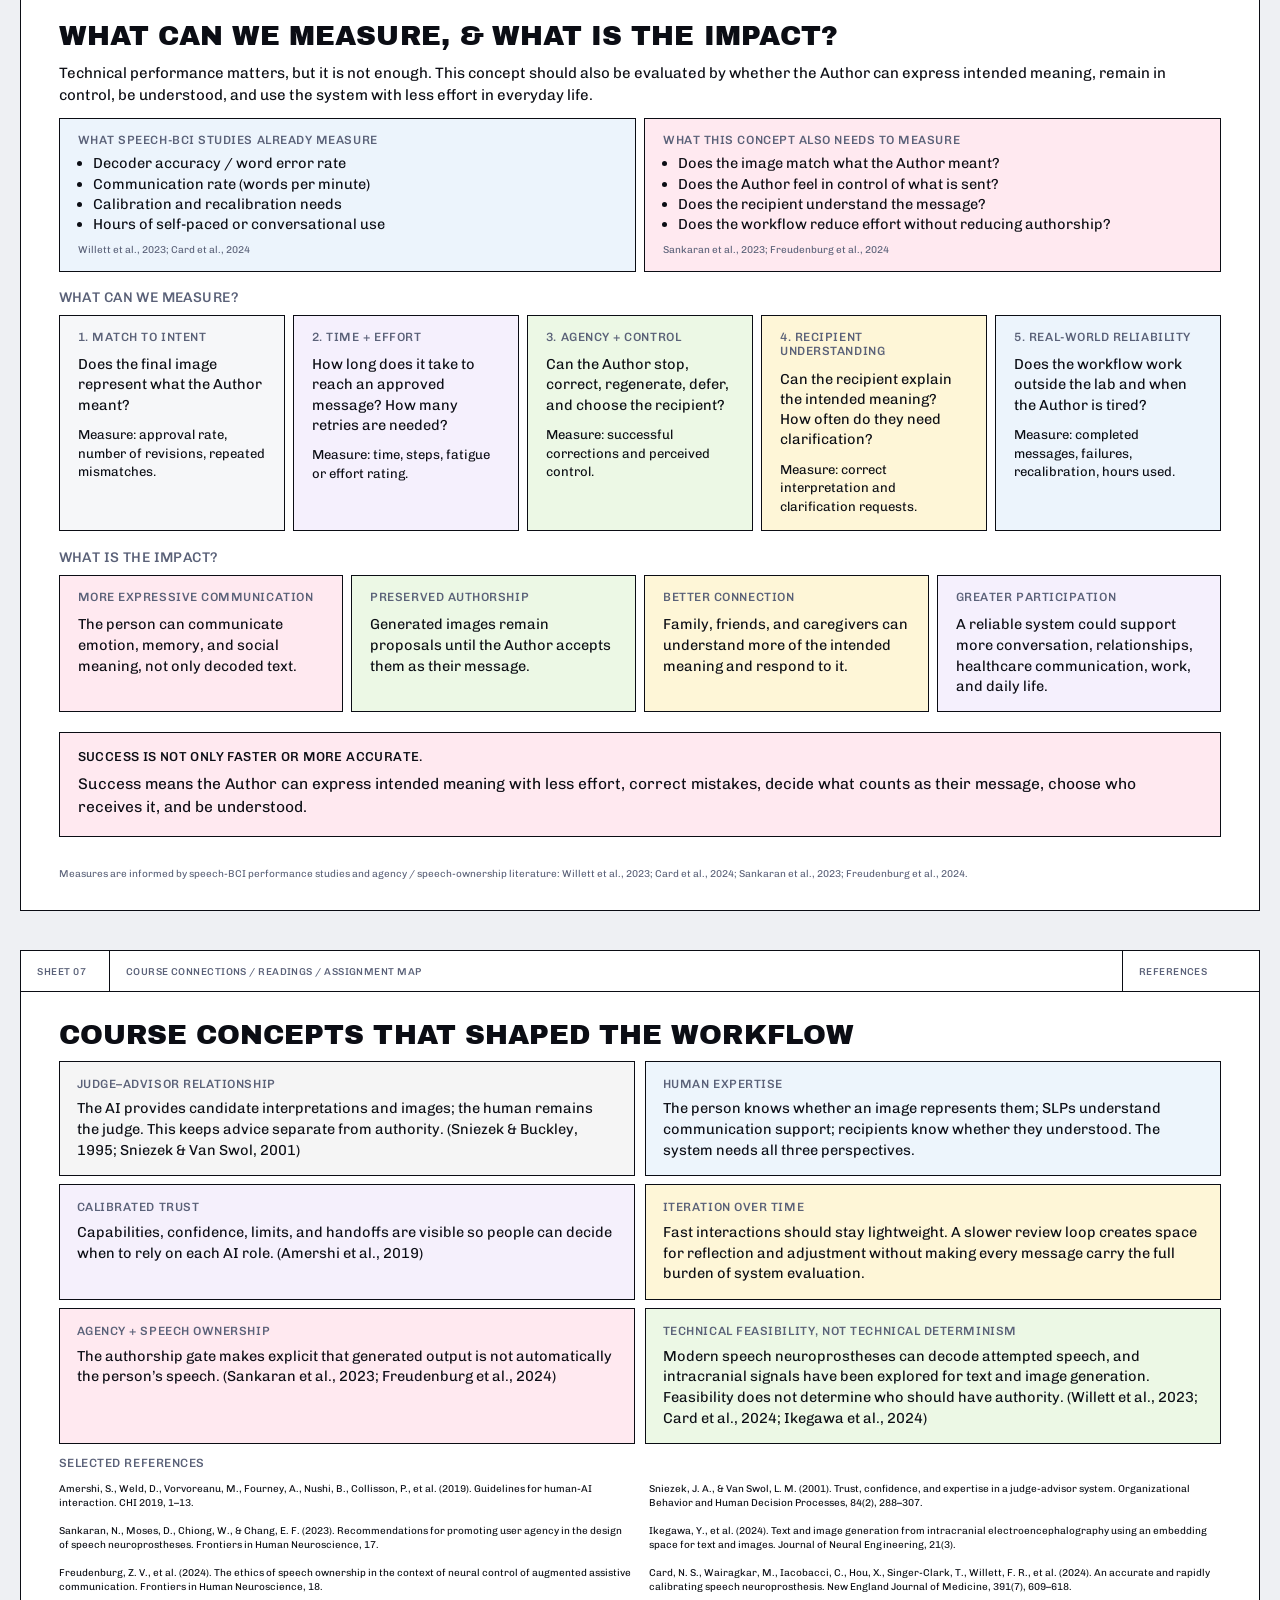
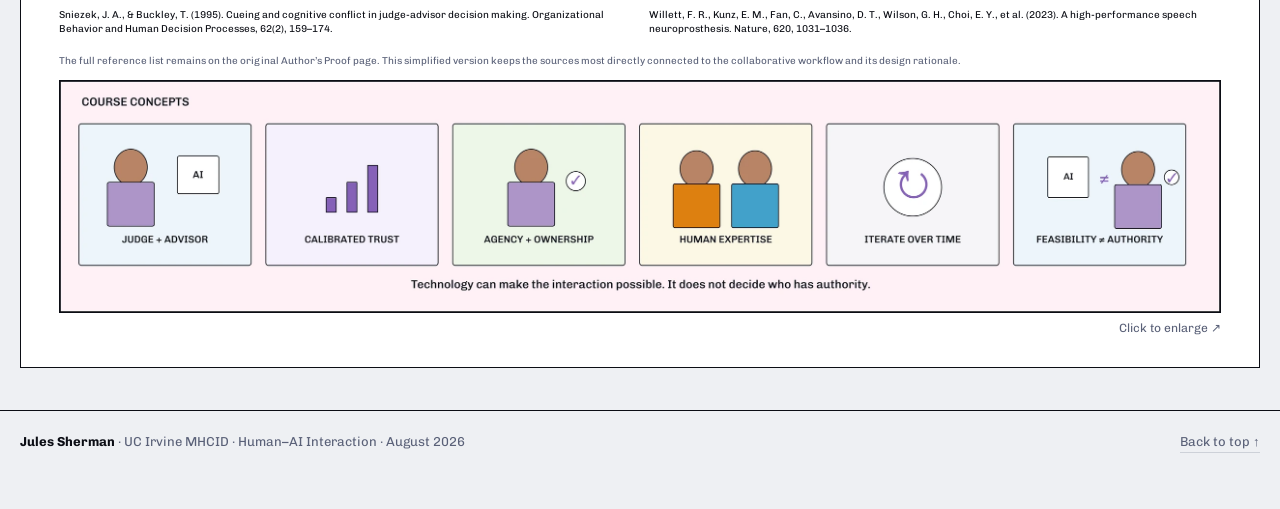
==== commit 35ec98f9: "Sheet 03: stop card colours contradicting the legend" ====
--- a/index.html
+++ b/index.html
@@ -747,6 +747,35 @@
 /* text typed in sentence case, shown in capitals */
 #sheet-03 .caps { text-transform: uppercase; }
 
+/* ══ COLOUR RULE FOR THIS SHEET ══════════════════════════════════
+   This sheet prints a legend, which makes it a special case. Once you
+   tell the reader "grey means Coordinate, pink means Negotiate, white
+   means Transfer", every grey rectangle on the sheet claims to mean
+   Coordinate. So the three legend colours belong to the CHIPS and to
+   nothing else.
+
+   The file used to colour the card backgrounds with those same three
+   tones as well, on a different and inconsistent scheme: three of the
+   six cards contradicted their own chip, and cards 1 and 2 were exactly
+   inverted — card 1 was white while its chip said Coordinate (grey),
+   card 2 was grey while its chip said Transfer (white).
+
+   The two jobs are now separated:
+
+     CHIPS carry the interaction type, and only chips do.
+       grey  Coordinate      pink  Negotiate      white  Transfer
+
+     CARD BACKGROUNDS carry who holds authority, matching Sheet 04.
+       white  a step in the sequence — the six steps are peers, and
+              the numbered black square already tells you the order
+       pink   human authority — the authorship gate, the key-handoff
+              band, and the human review card
+       grey   the machine side — the Record Keeper's slow-loop card
+
+   Step 3 is pink AND carries a pink Negotiate chip. That is not a
+   collision: it is the one step where the two systems genuinely agree,
+   because the gate IS the human decision.                            */
+
 /* ── the interaction-type chip ── */
 #sheet-03 .chip {
   display: inline-block;
@@ -915,6 +944,7 @@
 }
 #sheet-03 .card--panel { background: var(--panel); }
 #sheet-03 .card--paper { background: var(--paper); }
+#sheet-03 .card--pink  { background: var(--pink); }
 
 /* ── footnote ── */
 #sheet-03 .sheet__note--quiet { font-weight: 400; line-height: 1.45; }
@@ -974,7 +1004,7 @@
           <p class="step__body">The Author attempts to speak. The Decoder turns the neural signal into candidate words and shows confidence.</p>
         </li>
 
-        <li class="step step--panel">
+        <li class="step">
           <p class="step__meta">
             <span class="step__num">2</span>
             <span class="step__role">Composer</span>
@@ -1008,7 +1038,7 @@
           <p class="step__body">If the Author has chosen a proxy mode, the proxy may help compose. The result stays clearly labeled as proxy-assisted communication.</p>
         </li>
 
-        <li class="step step--panel">
+        <li class="step">
           <p class="step__meta">
             <span class="step__num">5</span>
             <span class="step__role">Author + router</span>
@@ -1041,7 +1071,7 @@
         <p class="card__body">The Record Keeper flags repeated mismatches: words that are often changed, images repeatedly regenerated, or settings the Author no longer uses.</p>
       </div>
 
-      <div class="card card--paper">
+      <div class="card card--pink">
         <h3 class="card__label">Human review</h3>
         <h4 class="card__title">Author + <span class="keepcase">SLP</span> / review partner</h4>
         <p class="card__body">They decide whether vocabulary, image preferences, proxy permissions, or recipient settings should change. The system does not silently learn a new meaning from behavior.</p>
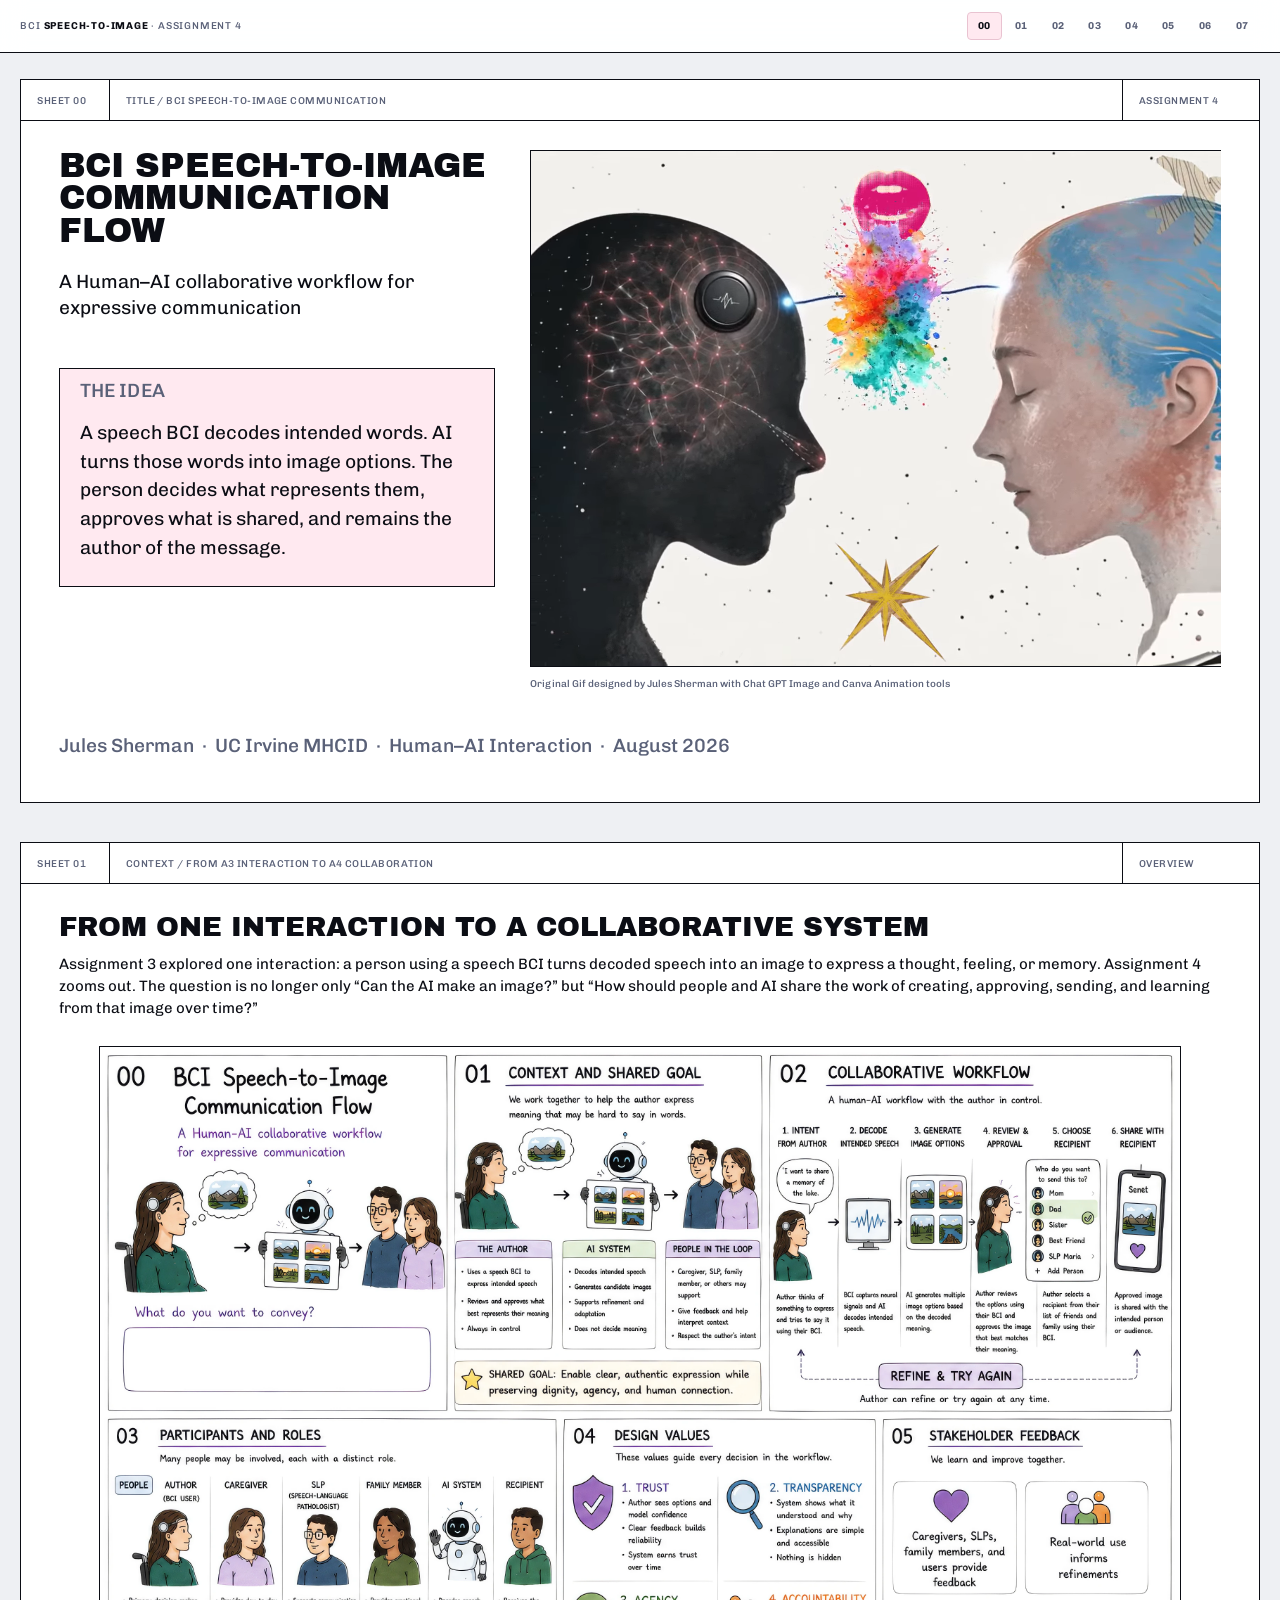
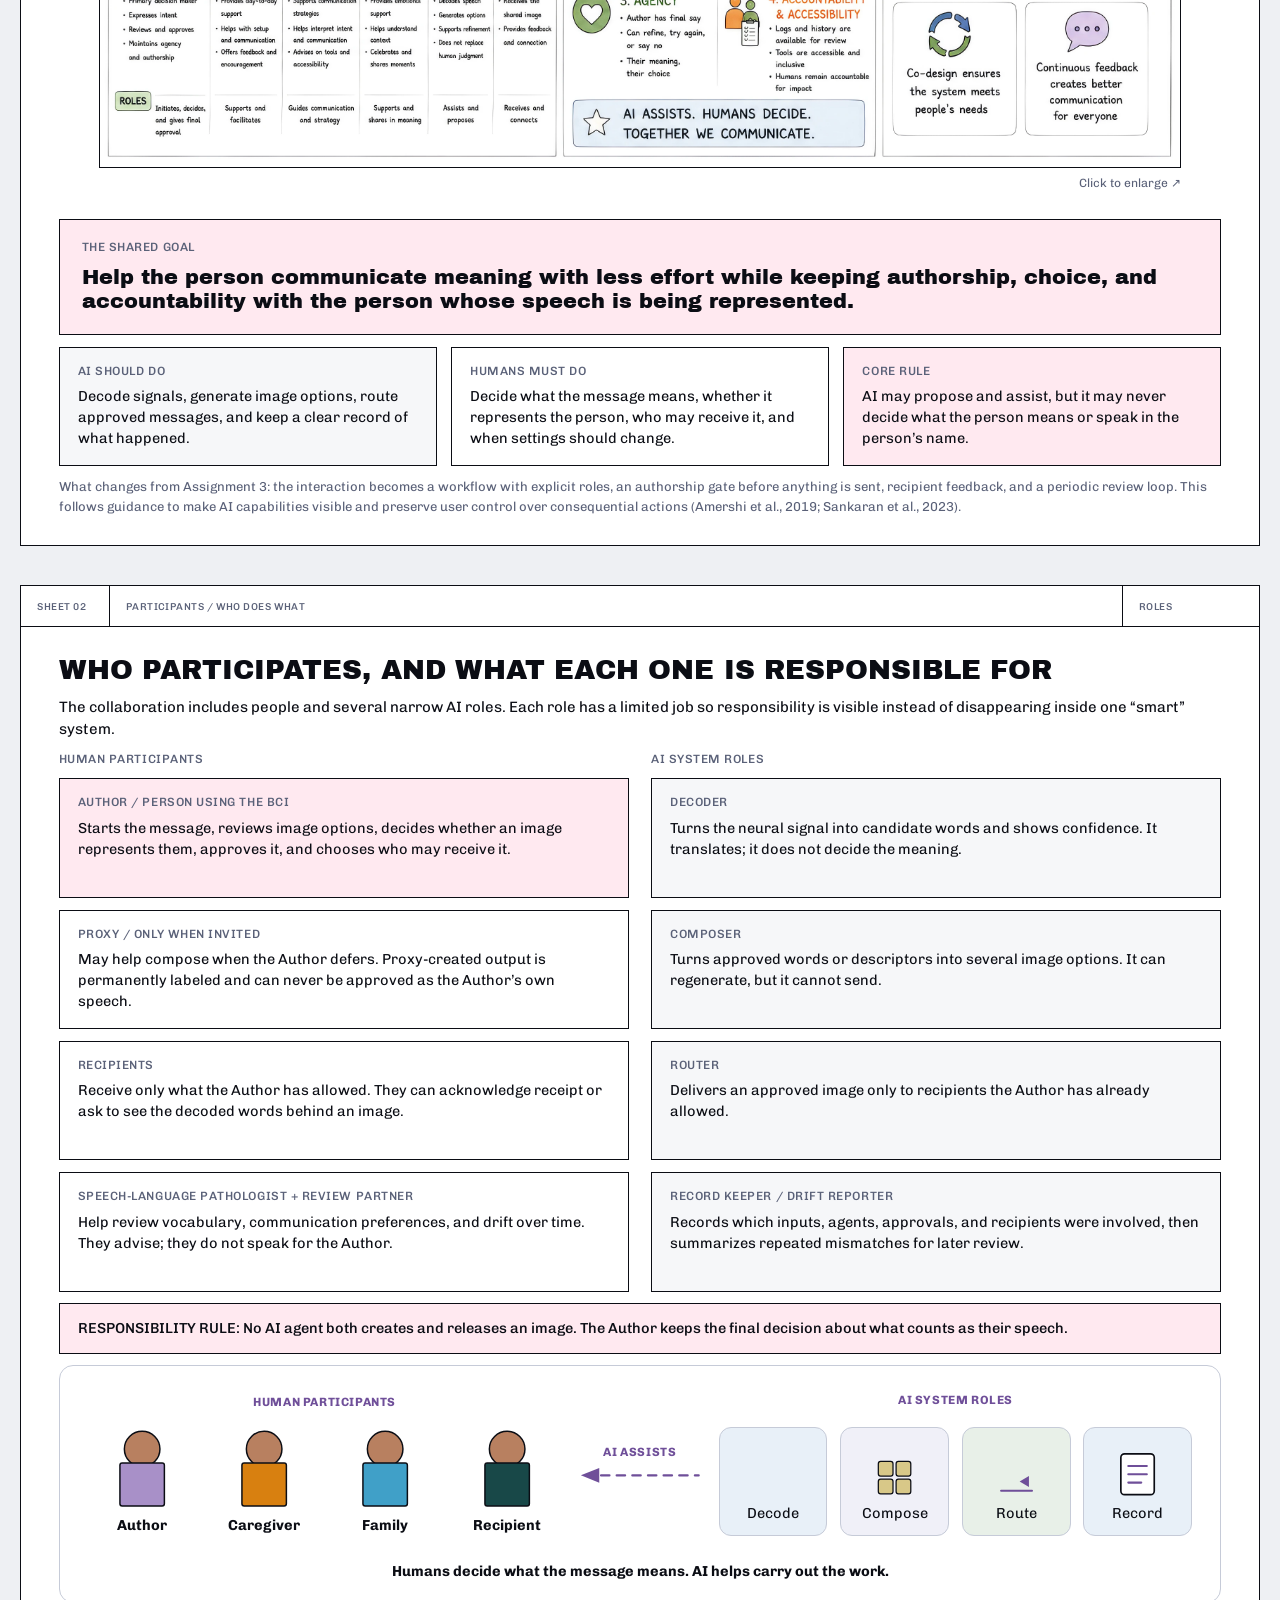
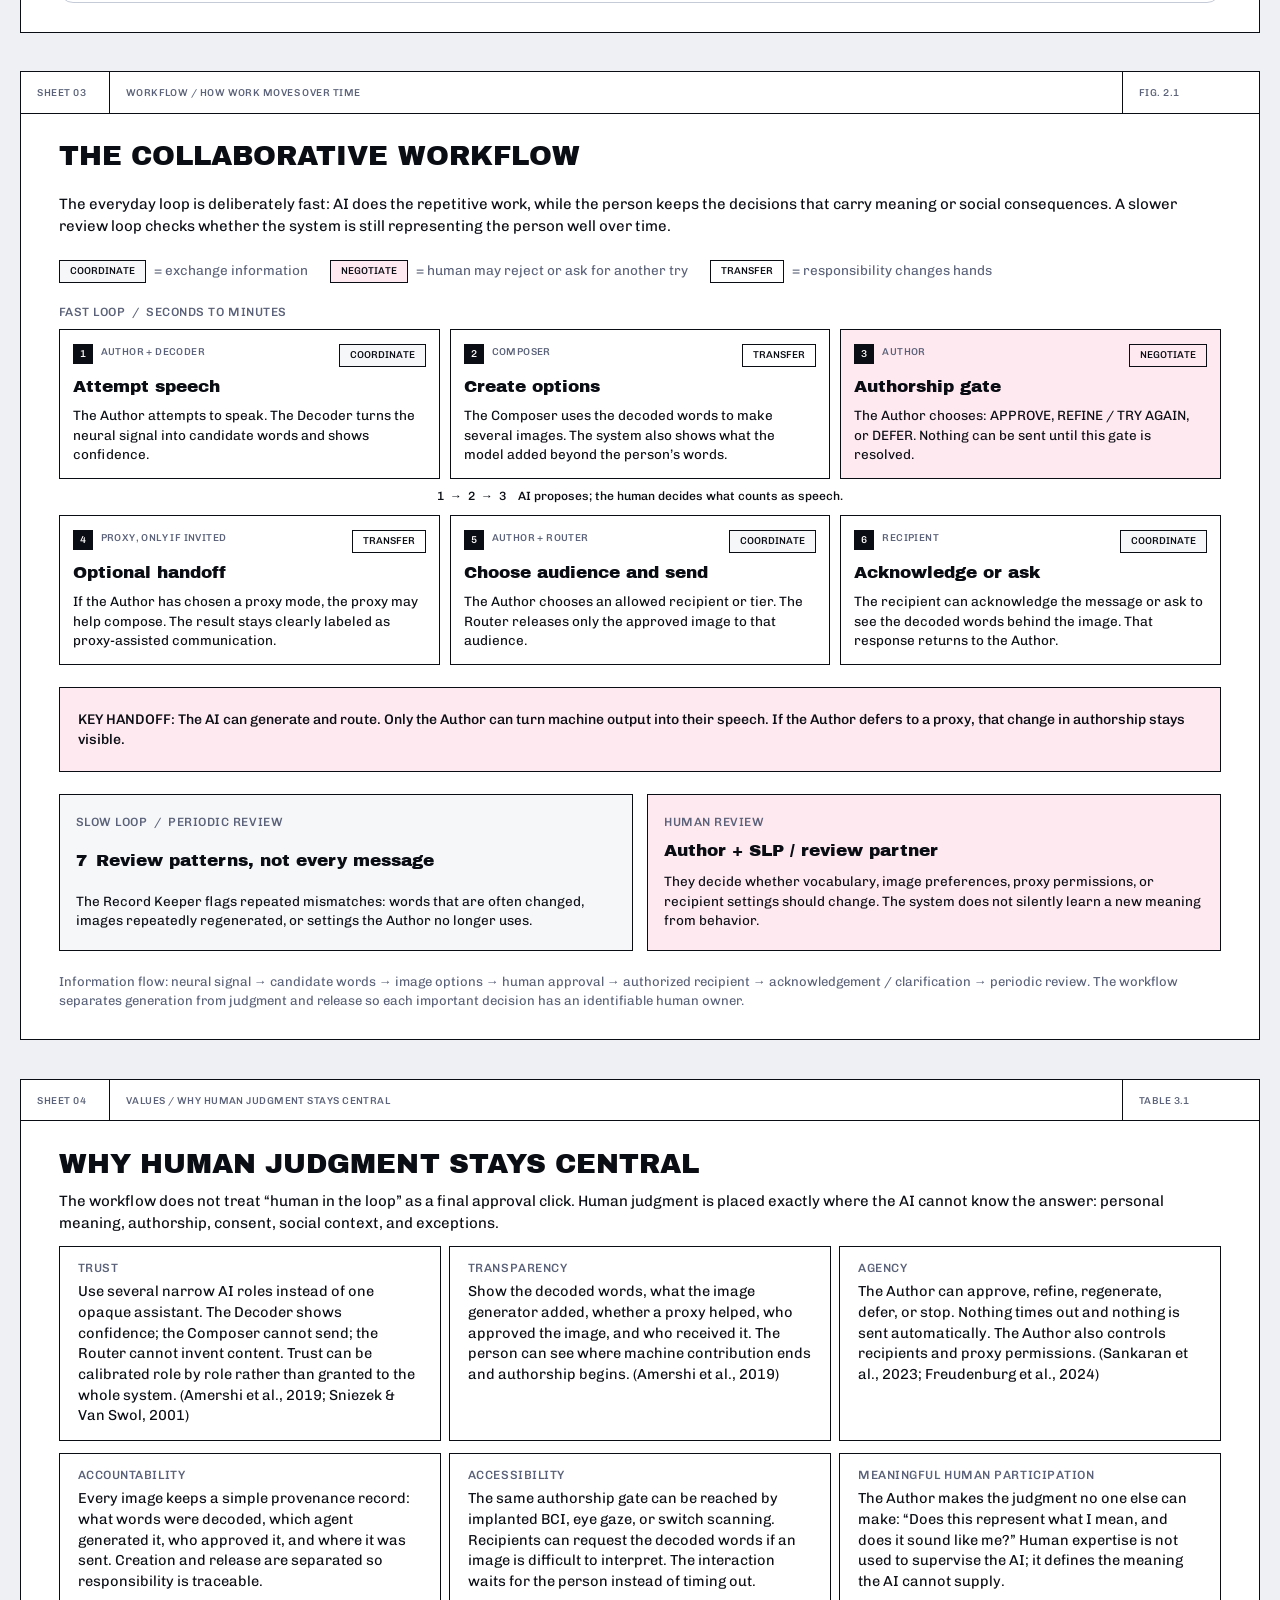
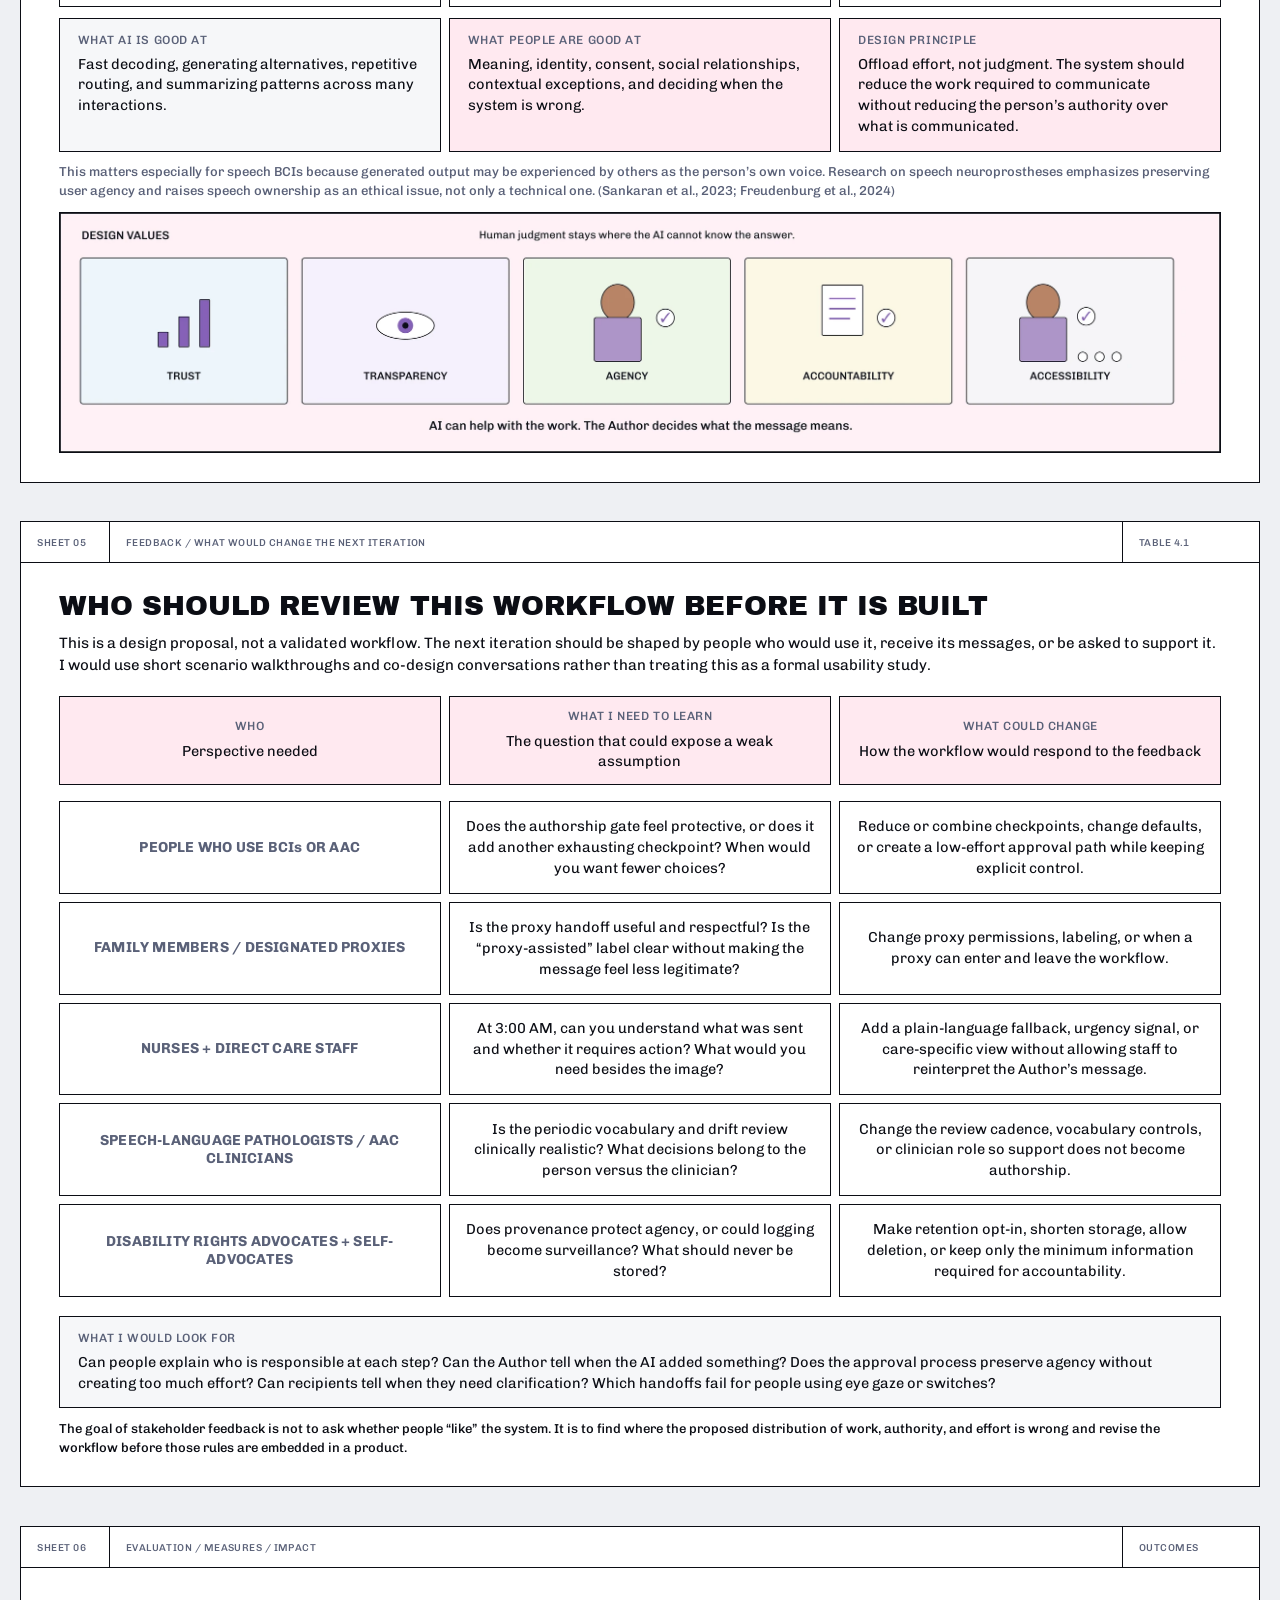
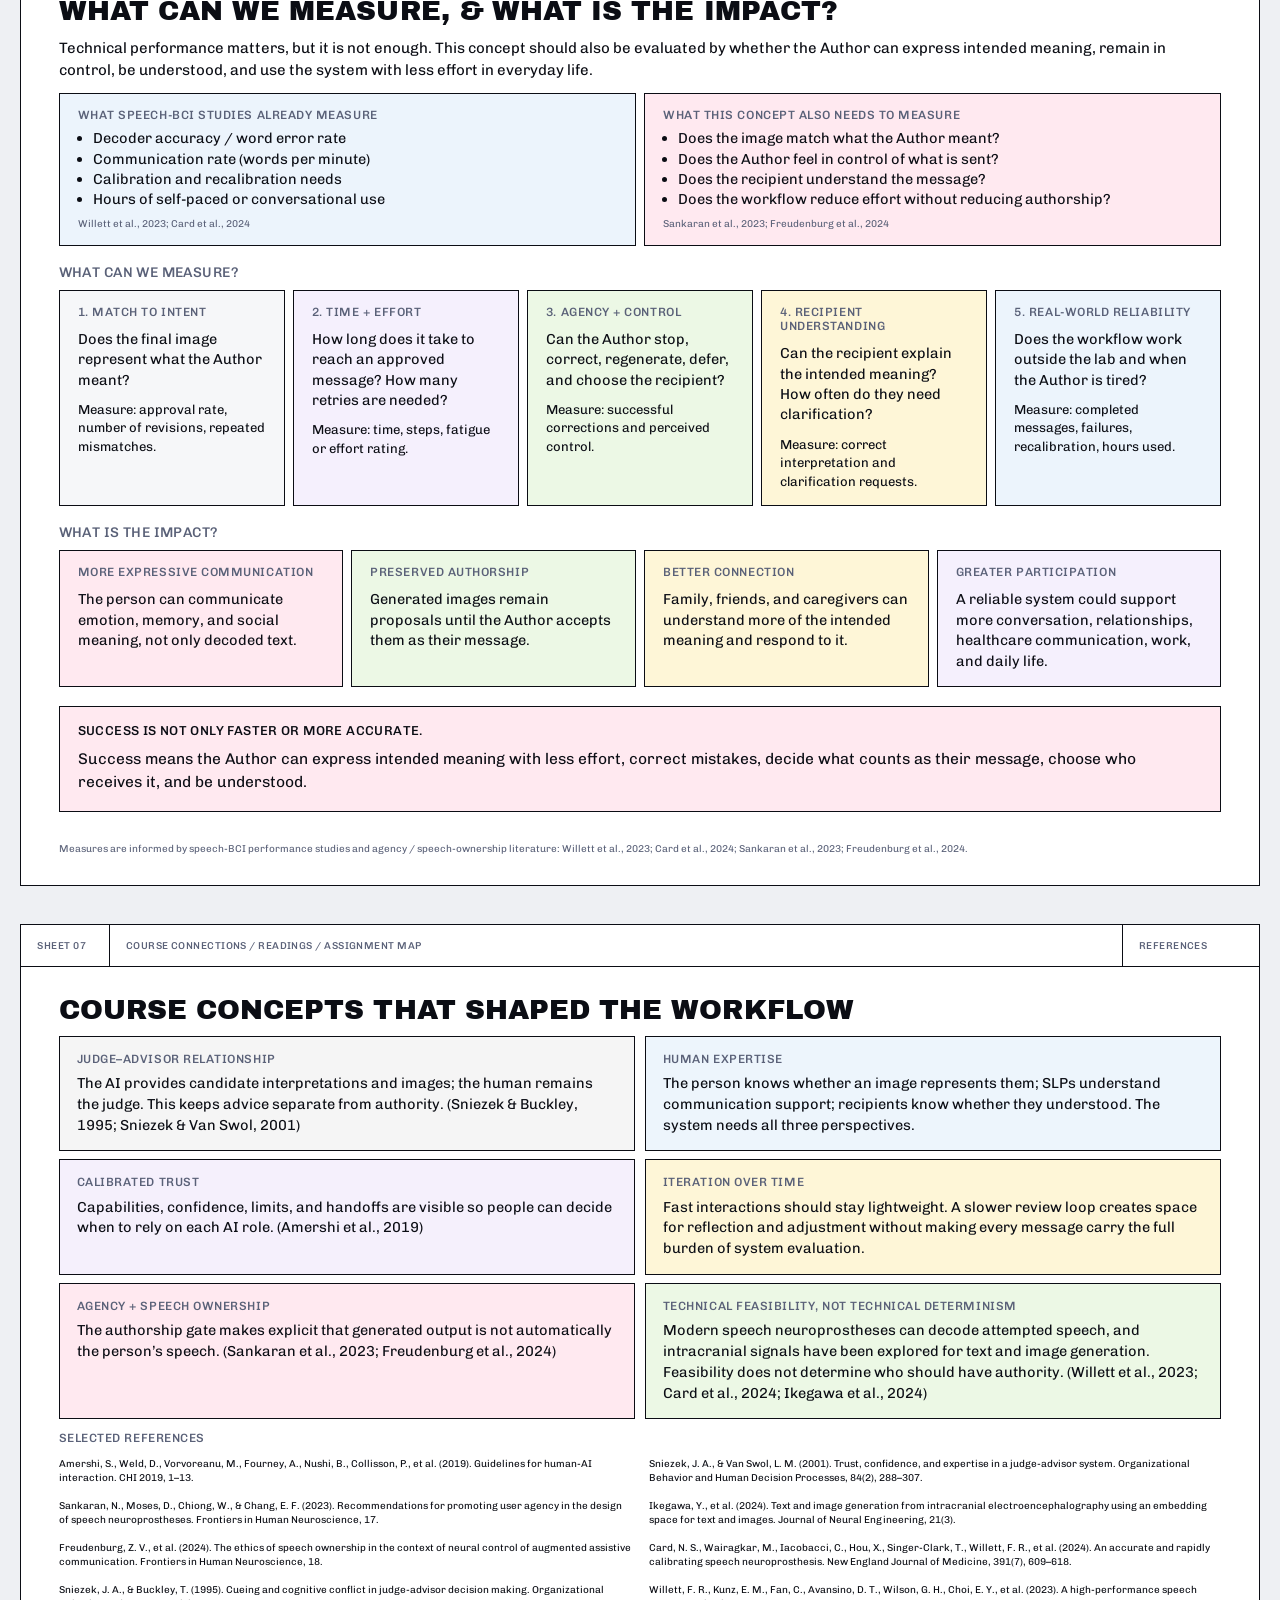
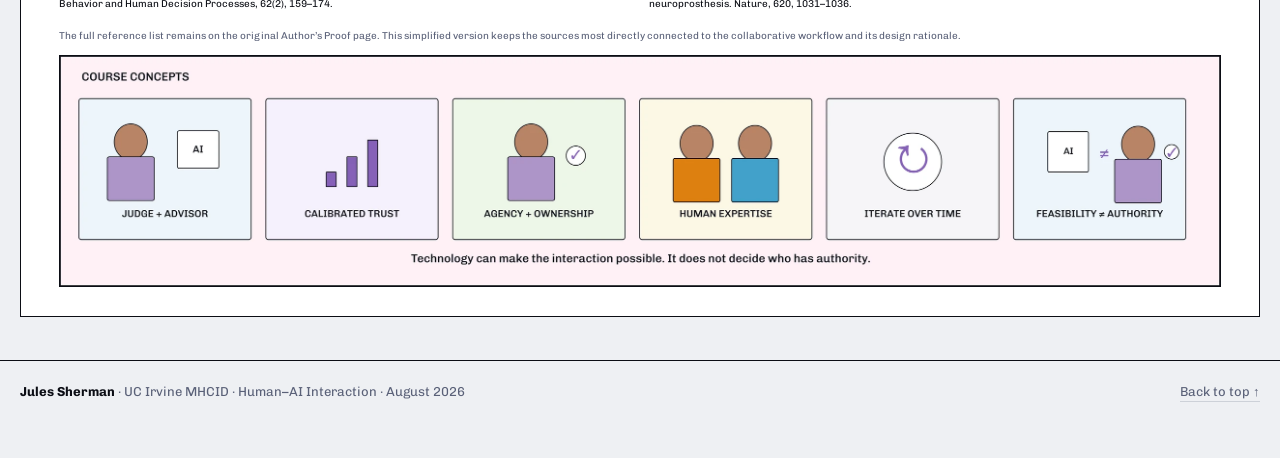
==== commit d0270451: "Remove enlarge from sheets 4 and 7; every rectangle lifts" ====
--- a/index.html
+++ b/index.html
@@ -1183,10 +1183,7 @@
     <p class="sheet__note sheet__note--quiet">This matters especially for speech BCIs because generated output may be experienced by others as the person&rsquo;s own voice. Research on speech neuroprostheses emphasizes preserving user agency and raises speech ownership as an ethical issue, not only a technical one. (Sankaran et al., 2023; Freudenburg et al., 2024)</p>
 
     <figure class="fig">
-      <a class="zoom" href="assets/fig/fig-04-values.webp" aria-label="Enlarge the design values strip">
-        <img src="assets/fig/fig-04-values.webp" width="2400" height="493" loading="lazy" alt="Illustrated strip headed &ldquo;Design values&rdquo;, repeating the five values listed above &mdash; trust, transparency, agency, accountability and accessibility &mdash; as five pastel cards, each with a simple icon. Two lines appear only here: &ldquo;Human judgment stays where the AI cannot know the answer.&rdquo; and &ldquo;AI can help with the work. The Author decides what the message means.&rdquo;">
-      </a>
-      <figcaption><a href="assets/fig/fig-04-values.webp" target="_blank" rel="noopener">Click to enlarge &#8599;</a></figcaption>
+      <img src="assets/fig/fig-04-values.webp" width="2400" height="493" loading="lazy" alt="Illustrated strip headed &ldquo;Design values&rdquo;, repeating the five values listed above &mdash; trust, transparency, agency, accountability and accessibility &mdash; as five pastel cards, each with a simple icon. Two lines appear only here: &ldquo;Human judgment stays where the AI cannot know the answer.&rdquo; and &ldquo;AI can help with the work. The Author decides what the message means.&rdquo;">
     </figure>
   </div>
 </section>
@@ -1629,10 +1626,7 @@
     <p class="sheet__note sheet__note--quiet">The full reference list remains on the original Author&rsquo;s Proof page. This simplified version keeps the sources most directly connected to the collaborative workflow and its design rationale.</p>
 
     <figure class="fig">
-      <a class="zoom" href="assets/fig/fig-07-concepts.webp" aria-label="Enlarge the course concepts strip">
-        <img src="assets/fig/fig-07-concepts.webp" width="2400" height="477" loading="lazy" alt="Illustrated strip headed &ldquo;Course concepts&rdquo;, repeating the six concepts above as pastel cards with simple figures of people, an AI box, bars and a loop arrow. The cards are labelled Judge + Advisor, Calibrated Trust, Agency + Ownership, Human Expertise, Iterate Over Time, and Feasibility &ne; Authority &mdash; the last card puts a &ldquo;not equal to&rdquo; sign between the AI box and the person, so technical capability is not the same as authority. A closing line reads: &ldquo;Technology can make the interaction possible. It does not decide who has authority.&rdquo;">
-      </a>
-      <figcaption><a href="assets/fig/fig-07-concepts.webp" target="_blank" rel="noopener">Click to enlarge &#8599;</a></figcaption>
+      <img src="assets/fig/fig-07-concepts.webp" width="2400" height="477" loading="lazy" alt="Illustrated strip headed &ldquo;Course concepts&rdquo;, repeating the six concepts above as pastel cards with simple figures of people, an AI box, bars and a loop arrow. The cards are labelled Judge + Advisor, Calibrated Trust, Agency + Ownership, Human Expertise, Iterate Over Time, and Feasibility &ne; Authority &mdash; the last card puts a &ldquo;not equal to&rdquo; sign between the AI box and the person, so technical capability is not the same as authority. A closing line reads: &ldquo;Technology can make the interaction possible. It does not decide who has authority.&rdquo;">
     </figure>
   </div>
 </section>
--- a/assets/sheets-v2.css
+++ b/assets/sheets-v2.css
@@ -283,6 +283,17 @@
     color: var(--muted);
     margin-bottom: 5px;
   }
+
+  /* Stacked, the border moves from the cells to the row, so the row is
+     the thing that can carry a shadow. Lift the row itself and leave
+     the now-borderless cells alone. */
+  .dtable tbody tr > * { transition: none; }
+  .dtable tbody tr:hover > * { transform: none; box-shadow: none; }
+  .dtable tbody tr { transition: transform 0.14s ease, box-shadow 0.14s ease; }
+  .dtable tbody tr:hover {
+    transform: translate(-3px, -3px);
+    box-shadow: 6px 6px 0 0 var(--ink);
+  }
 }
 
 /* ============================================================
@@ -307,6 +318,12 @@
 
 .fig { position: relative; }
 
+/* Only the storyboard on Sheet 01 opens full size. The two illustrated
+   strips on Sheets 04 and 07 are wide and shallow — opening them gained
+   almost nothing, so they are plain pictures with no link and no lens.
+   A figure with no zoom link carries its own border. */
+.fig > img { border: var(--rule); }
+
 .fig > .zoom {
   display: block;
   border: var(--rule);
@@ -384,20 +401,42 @@
 
 /* ---------- 3. cards lift on hover and on keyboard focus ---------- */
 
-/* Only cards that sit in a group of cards. A lone full-width panel —
-   Sheet 01's shared goal, Sheet 05's note — stays still, because there
-   is nothing there to compare it against and the movement would just
-   be noise. */
-.panel:has(~ .panel),
-.panel ~ .panel,
+/* EVERY bordered rectangle lifts. This started out narrower — only cards
+   that sat in a group of cards, on the theory that a lone full-width
+   panel had nothing to be compared against. That was wrong in practice:
+   Jules reported the still panels twice as though they were broken,
+   which is the correct reading. A rule the reader cannot see is not a
+   rule, it is an inconsistency. "Rectangles lift" is the whole rule.
+
+   Keep this list in step with any new card class. There is a check in
+   verify-lift.py that fails if a bordered card is left out. */
+.panel,
 .split > div,
-.step {
+.step,
+.card,
+.role,
+.win {
   transition: transform 0.14s ease, box-shadow 0.14s ease;
 }
-.panel:has(~ .panel):hover, .panel ~ .panel:hover,
-.split > div:hover, .step:hover,
-.panel:has(~ .panel):focus-visible, .panel ~ .panel:focus-visible,
-.split > div:focus-visible, .step:focus-visible {
+.panel:hover, .split > div:hover, .step:hover, .card:hover, .role:hover, .win:hover,
+.panel:focus-visible, .split > div:focus-visible, .step:focus-visible,
+.card:focus-visible, .role:focus-visible, .win:focus-visible {
+  transform: translate(-3px, -3px);
+  box-shadow: 6px 6px 0 0 var(--ink);
+}
+
+/* Sheet 05's rectangles are table cells, so the .panel rule above never
+   reached them. They need their own rule, and a different one, because
+   in a table the ROW is the unit of meaning — not the cell. Hovering
+   anywhere in a row lifts all three of its cells together, which keeps
+   the row intact and doubles as a reading aid across three wide columns.
+
+   Each cell casts its own shadow. The 6px offset lands inside the
+   border-spacing gap between cells, so no shadow falls on a neighbour. */
+.dtable tbody tr > * {
+  transition: transform 0.14s ease, box-shadow 0.14s ease;
+}
+.dtable tbody tr:hover > * {
   transform: translate(-3px, -3px);
   box-shadow: 6px 6px 0 0 var(--ink);
 }
@@ -424,10 +463,11 @@
 
   /* someone who has asked their system for less motion still gets the
      shadow — they just do not get the shift that causes it */
-  .panel:has(~ .panel):hover, .panel ~ .panel:hover,
-  .split > div:hover, .step:hover,
-  .panel:has(~ .panel):focus-visible, .panel ~ .panel:focus-visible,
-  .split > div:focus-visible, .step:focus-visible {
+  .panel:hover, .split > div:hover, .step:hover,
+  .card:hover, .role:hover, .win:hover,
+  .panel:focus-visible, .split > div:focus-visible, .step:focus-visible,
+  .card:focus-visible, .role:focus-visible, .win:focus-visible,
+  .dtable tbody tr:hover > *, .dtable tbody tr:hover {
     transform: none;
   }
 }
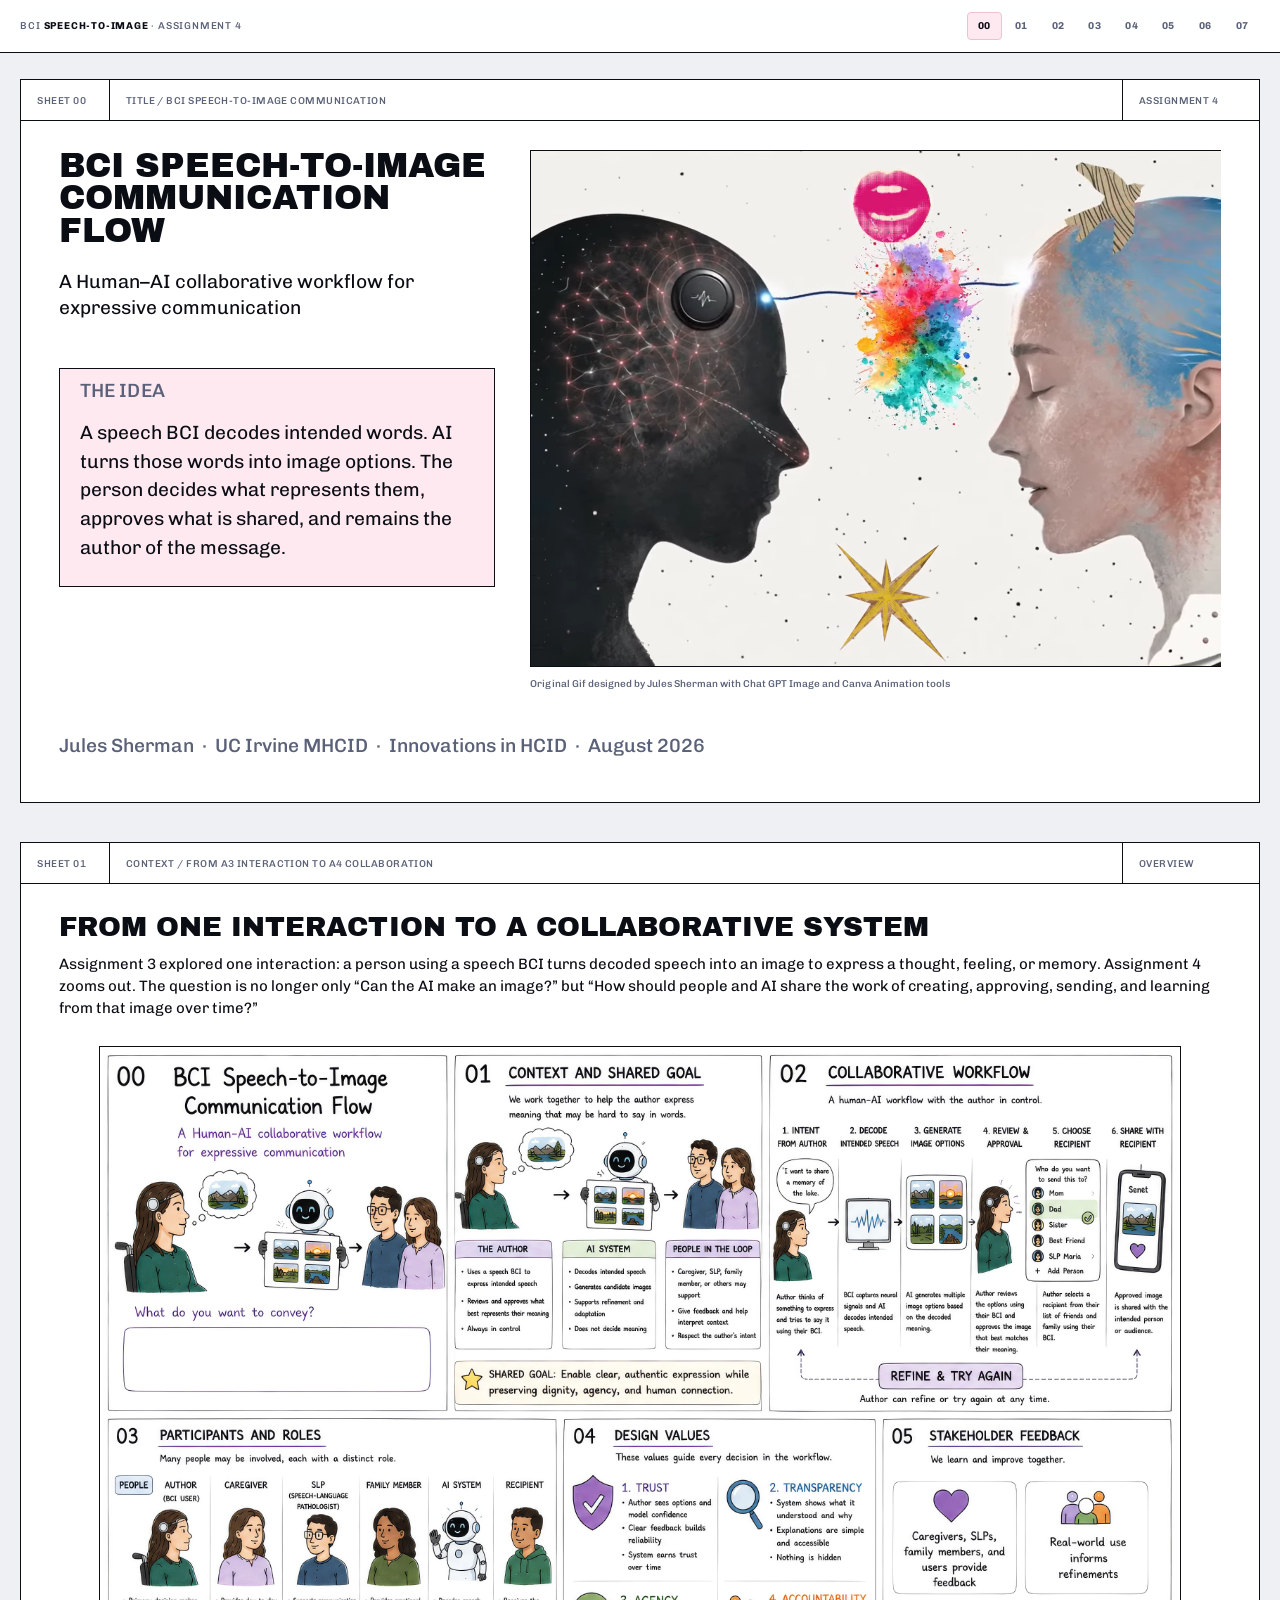
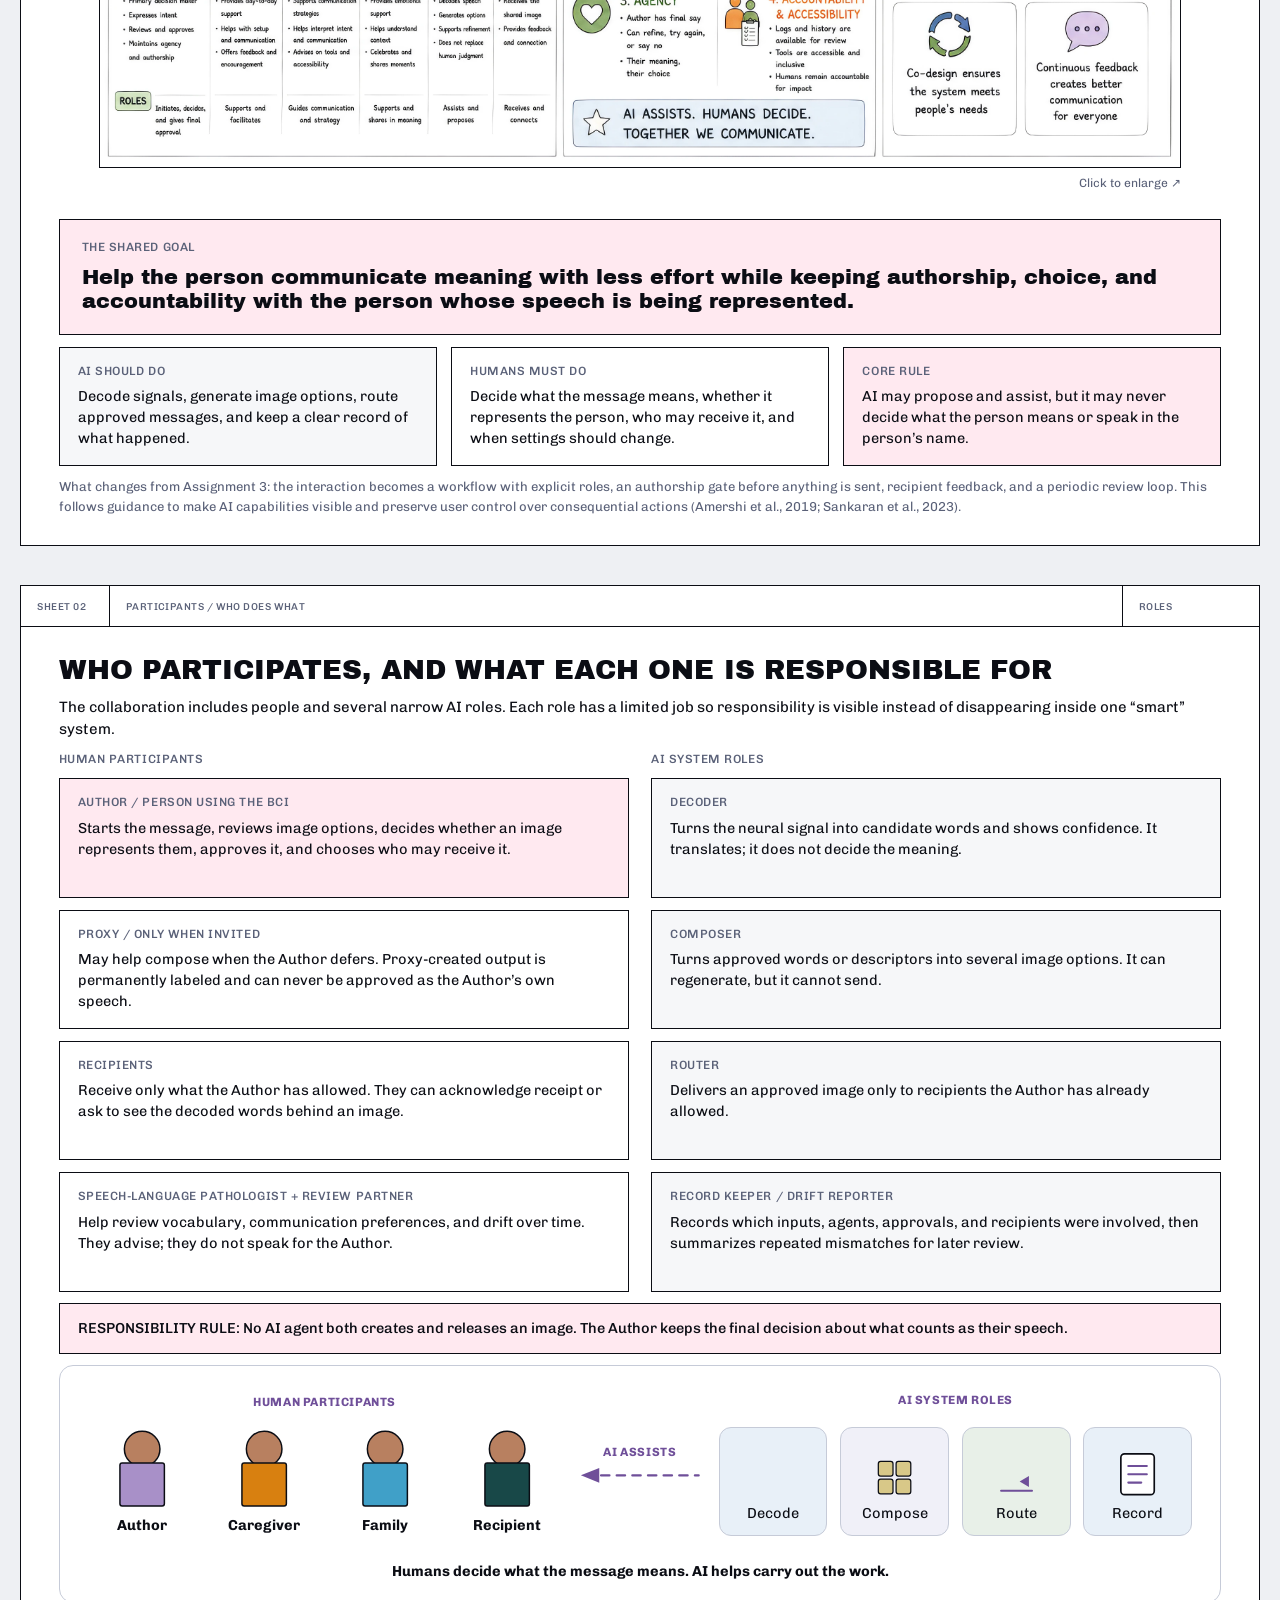
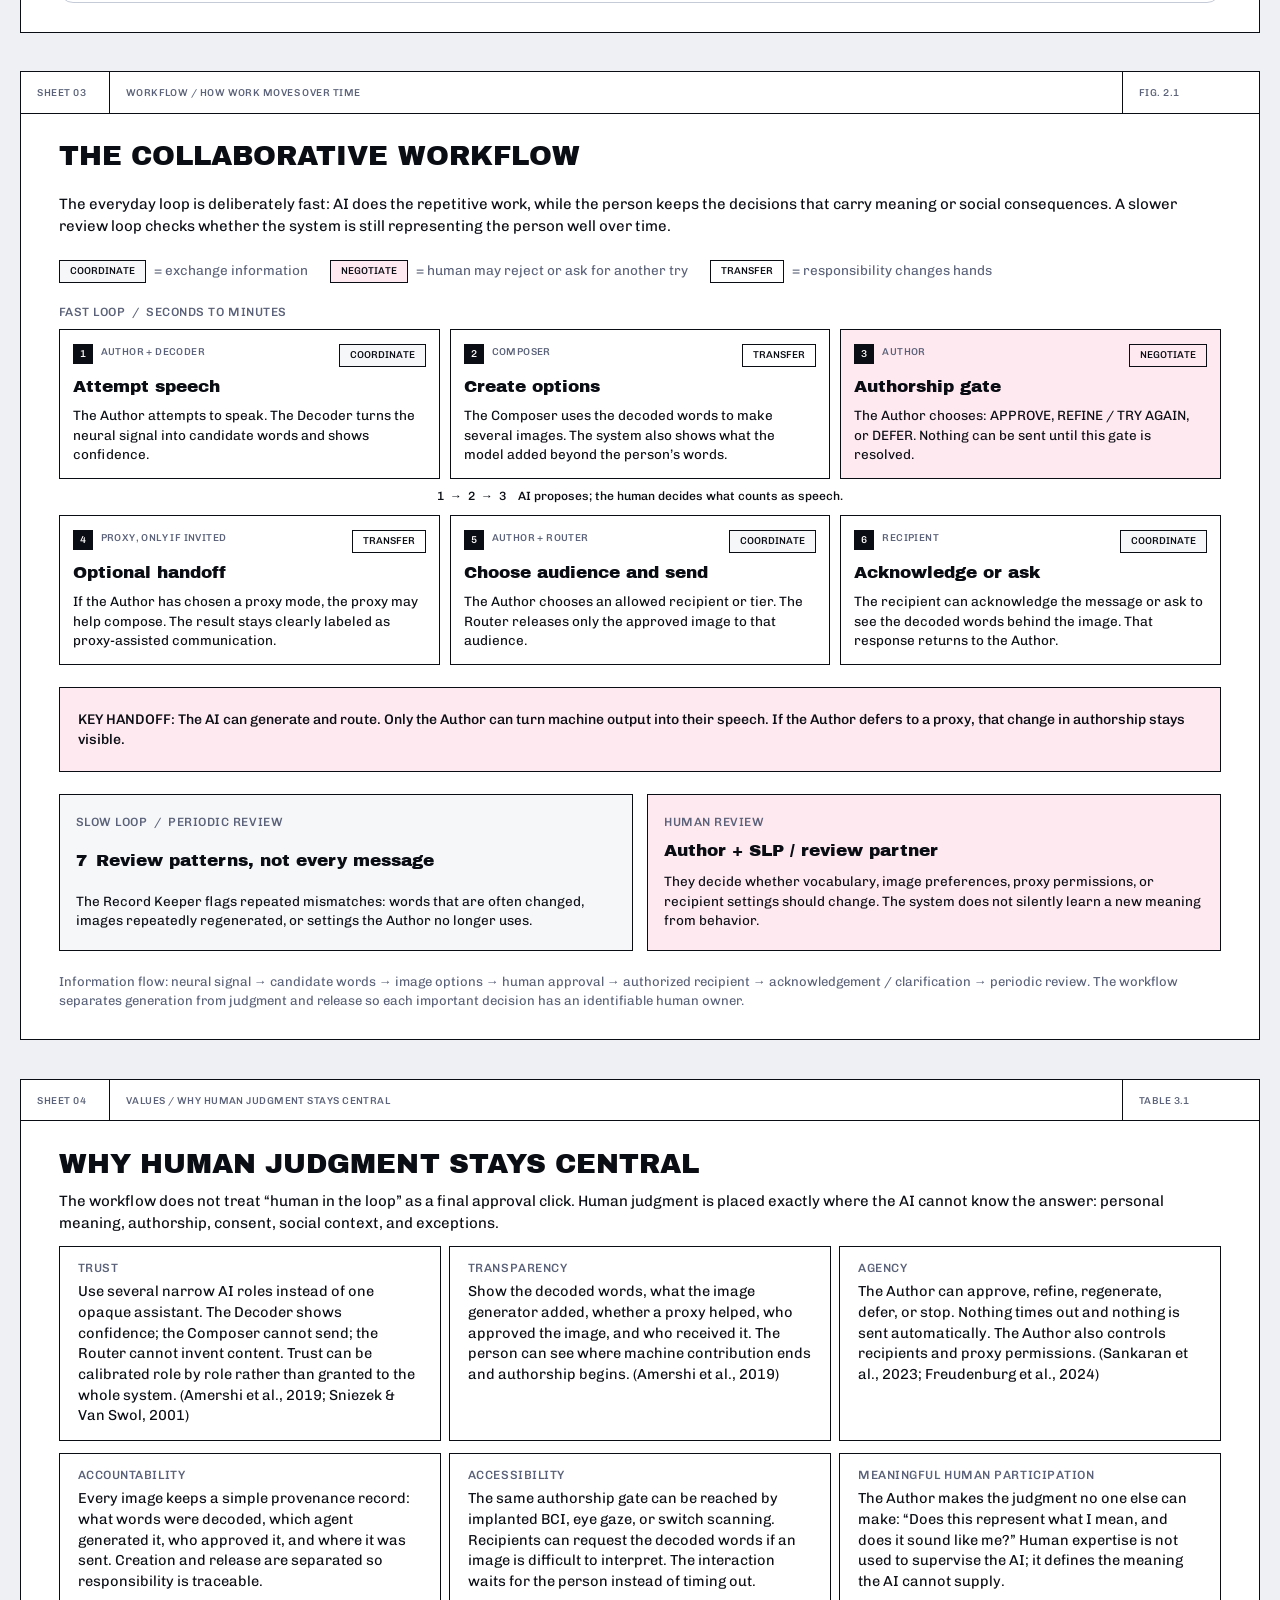
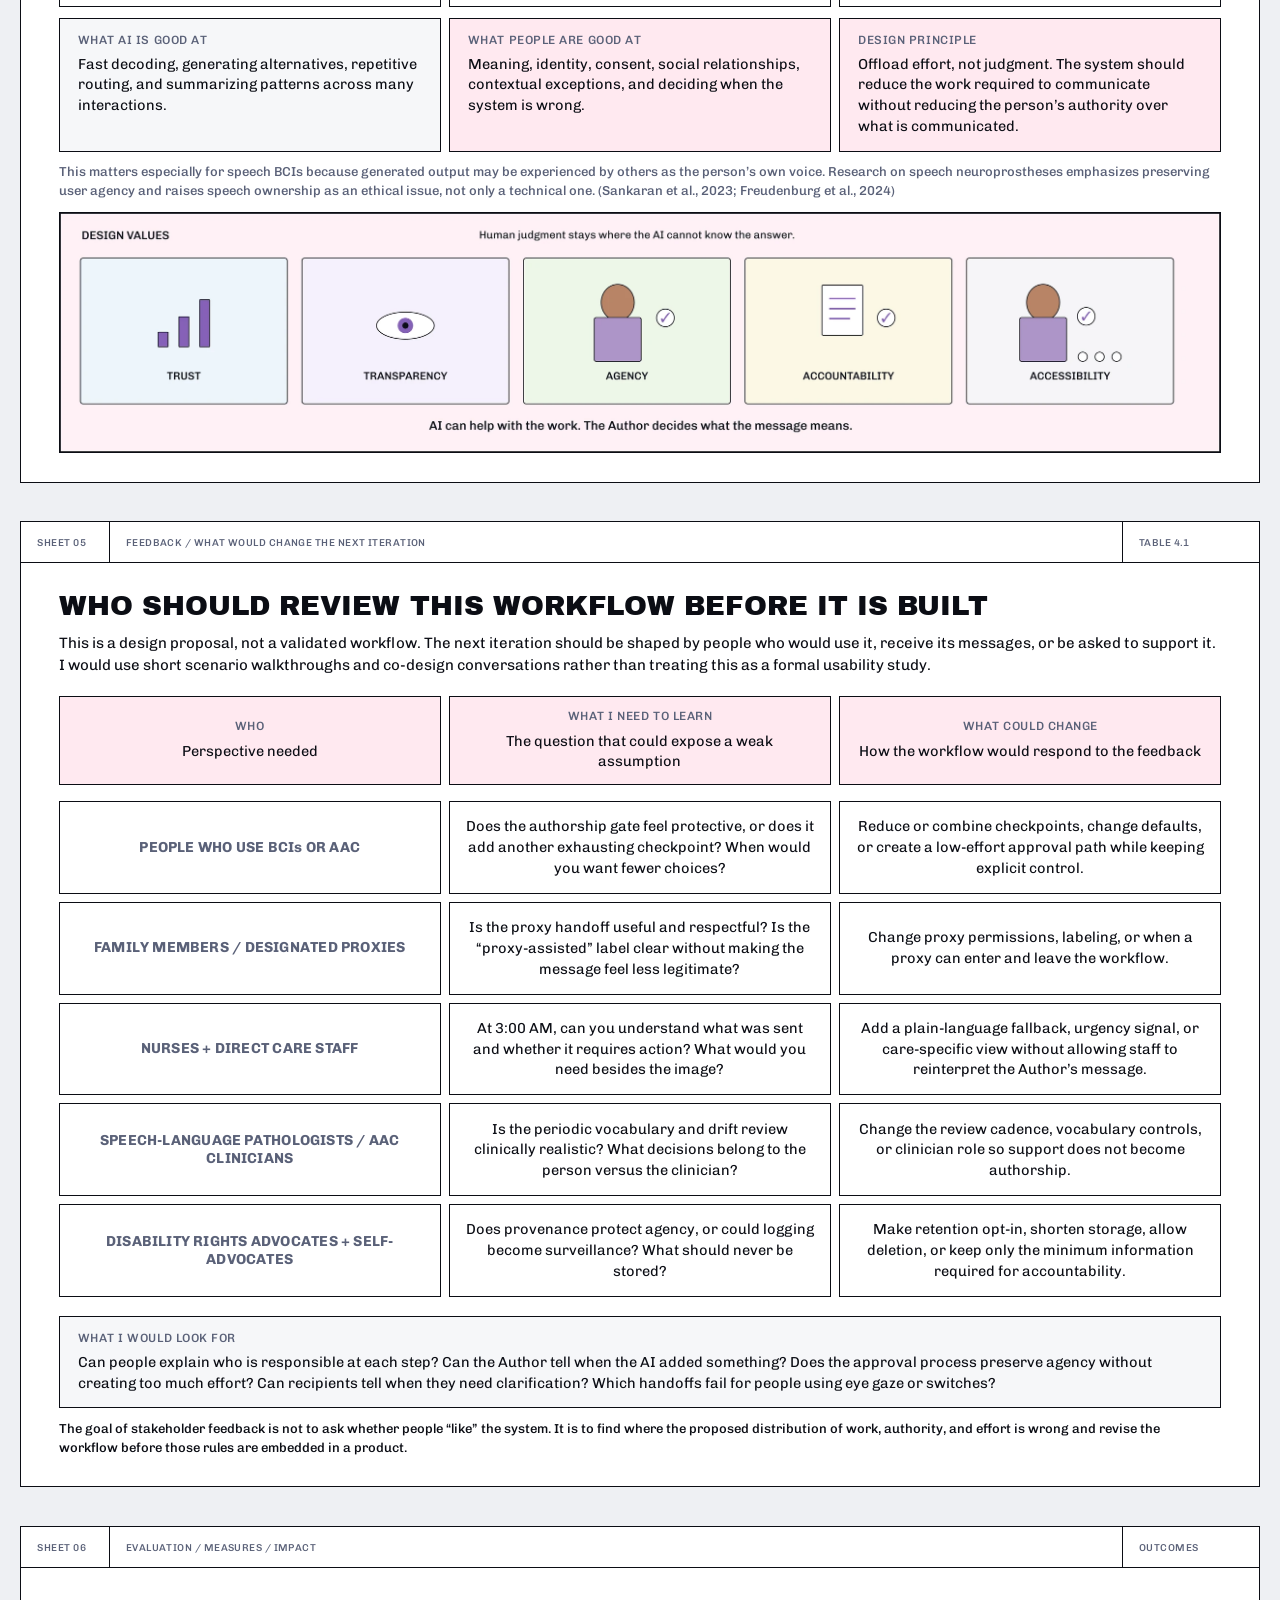
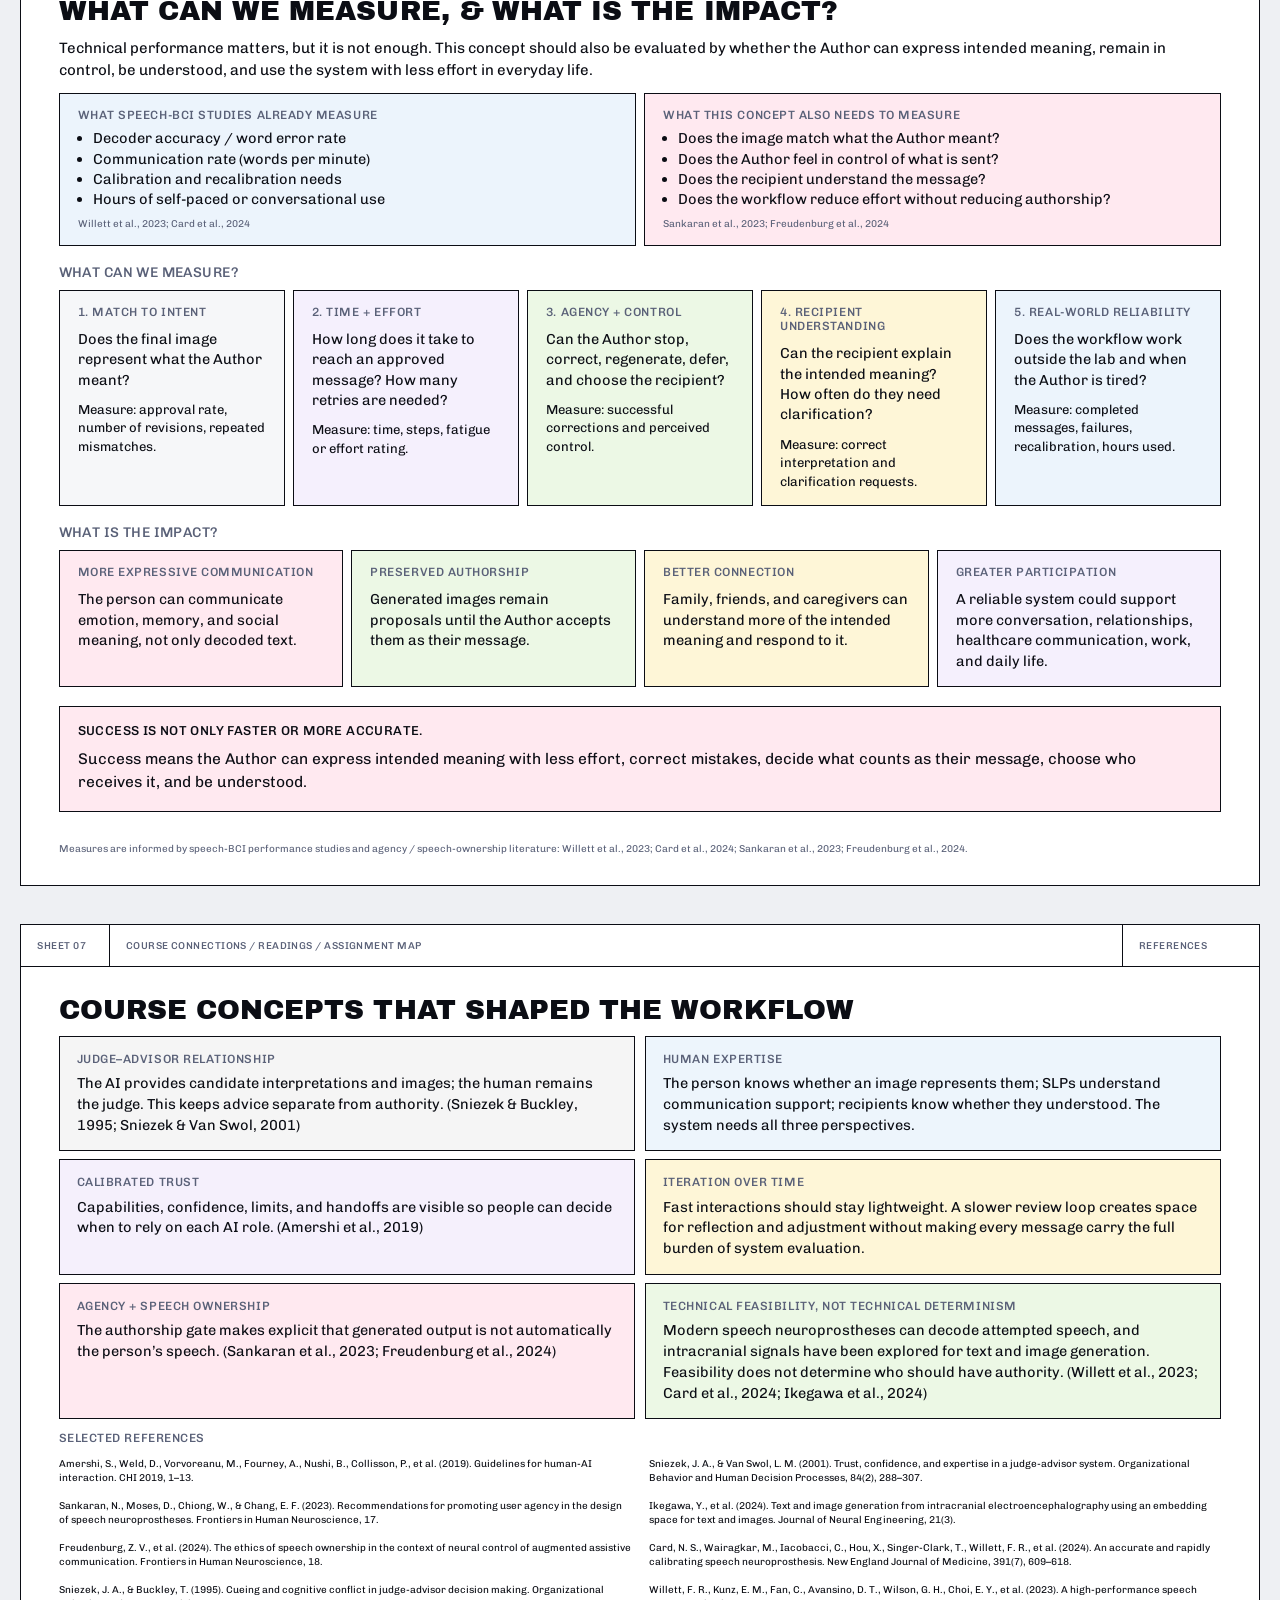
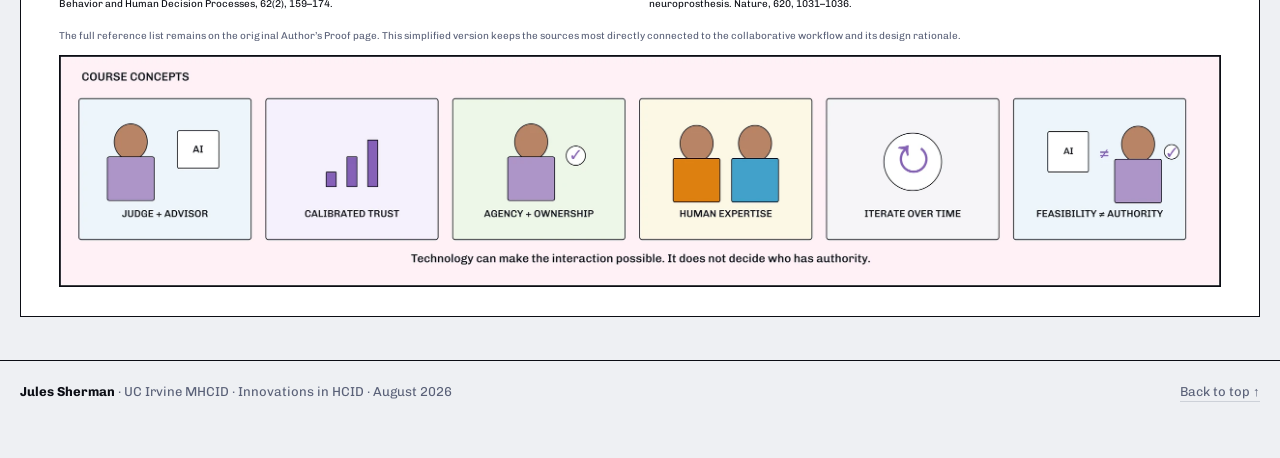
==== commit 1a44cff3: "Sheet 00 and page footer: course name is now Innovations in HCID" ====
--- a/index.html
+++ b/index.html
@@ -240,7 +240,7 @@
       </figure>
     </div>
 
-    <p class="s00-byline">Jules Sherman  &middot;  UC Irvine <span class="keepcase">MHCID</span>  &middot;  Human&ndash;<span class="keepcase">AI</span> Interaction  &middot;  August 2026</p>
+    <p class="s00-byline">Jules Sherman  &middot;  UC Irvine <span class="keepcase">MHCID</span>  &middot;  Innovations in <span class="keepcase">HCID</span>  &middot;  August 2026</p>
   </div>
 </section>
 
@@ -1634,7 +1634,7 @@
 </main>
 
 <footer class="pagefoot">
-  <span><strong>Jules Sherman</strong> &middot; UC Irvine MHCID &middot; Human&ndash;AI Interaction &middot; August 2026</span>
+  <span><strong>Jules Sherman</strong> &middot; UC Irvine MHCID &middot; Innovations in HCID &middot; August 2026</span>
   <a class="to-top" href="#top">Back to top &uarr;</a>
 </footer>
 
